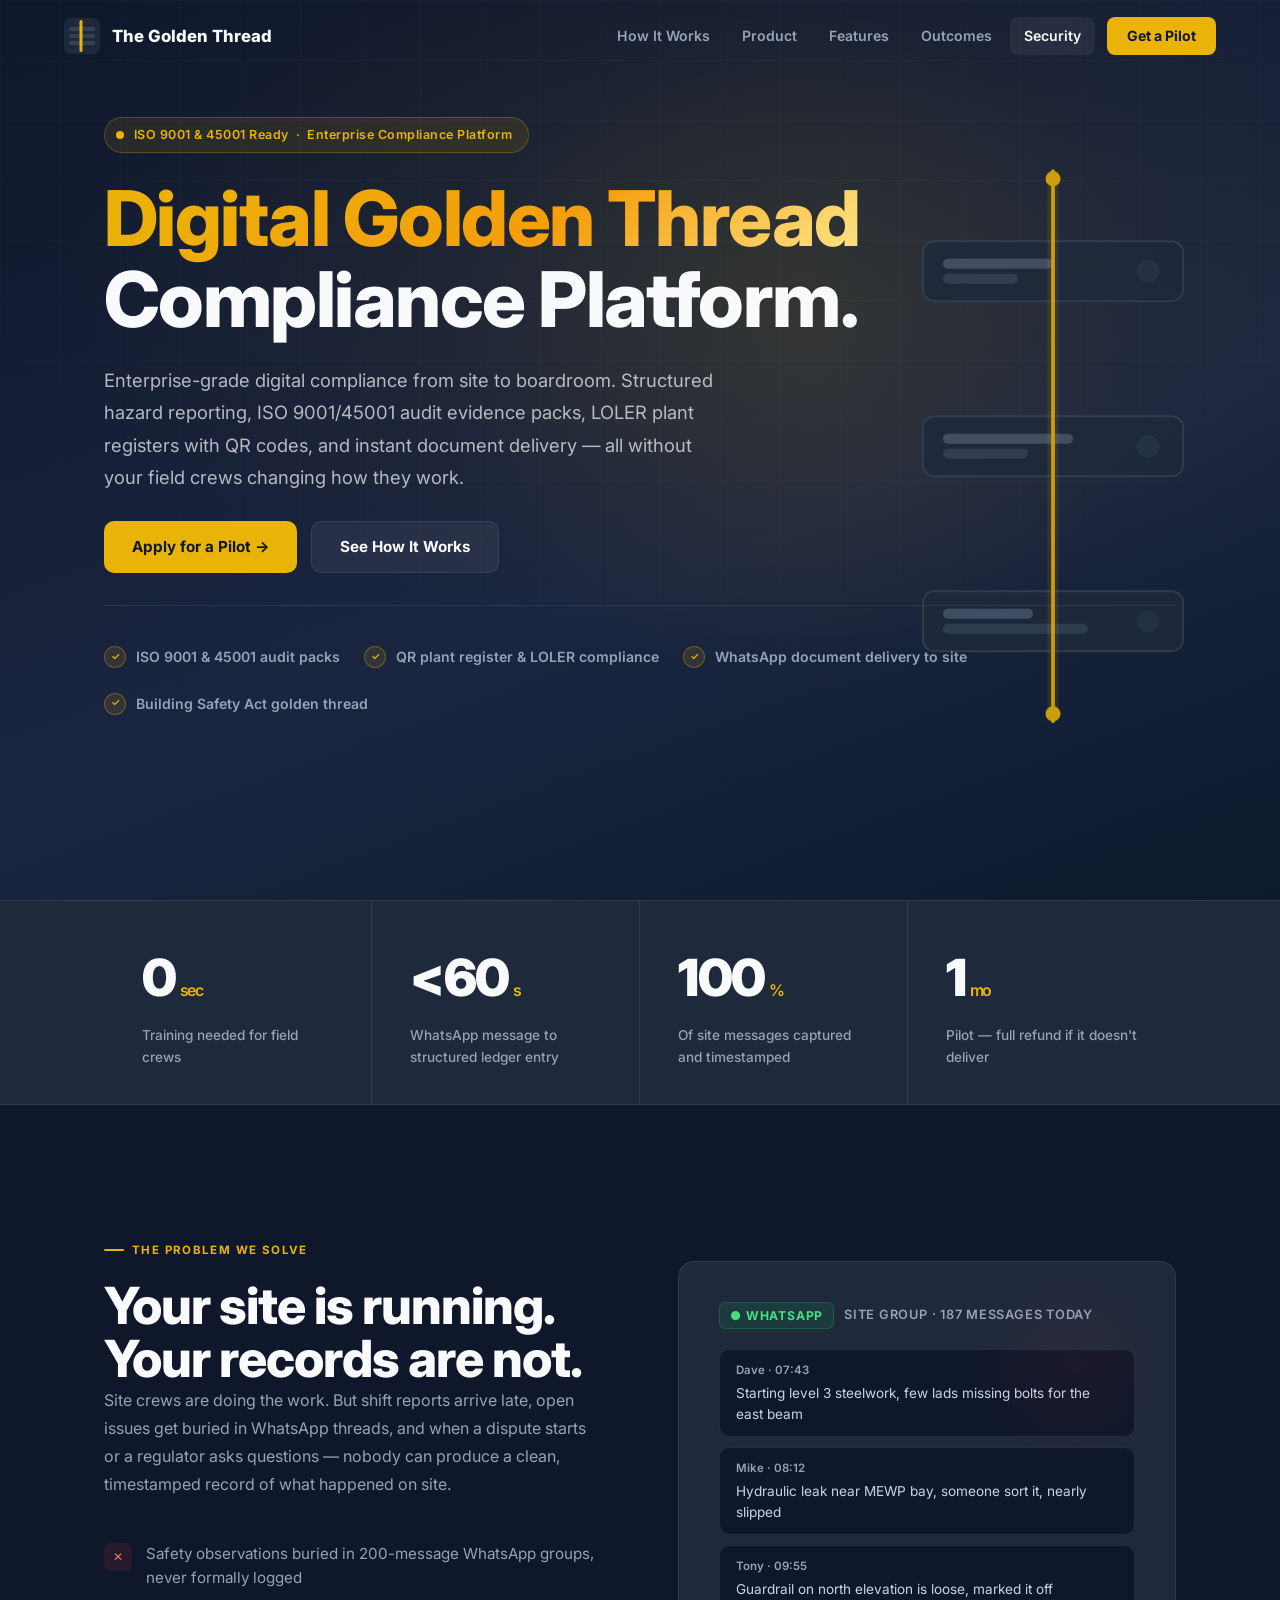
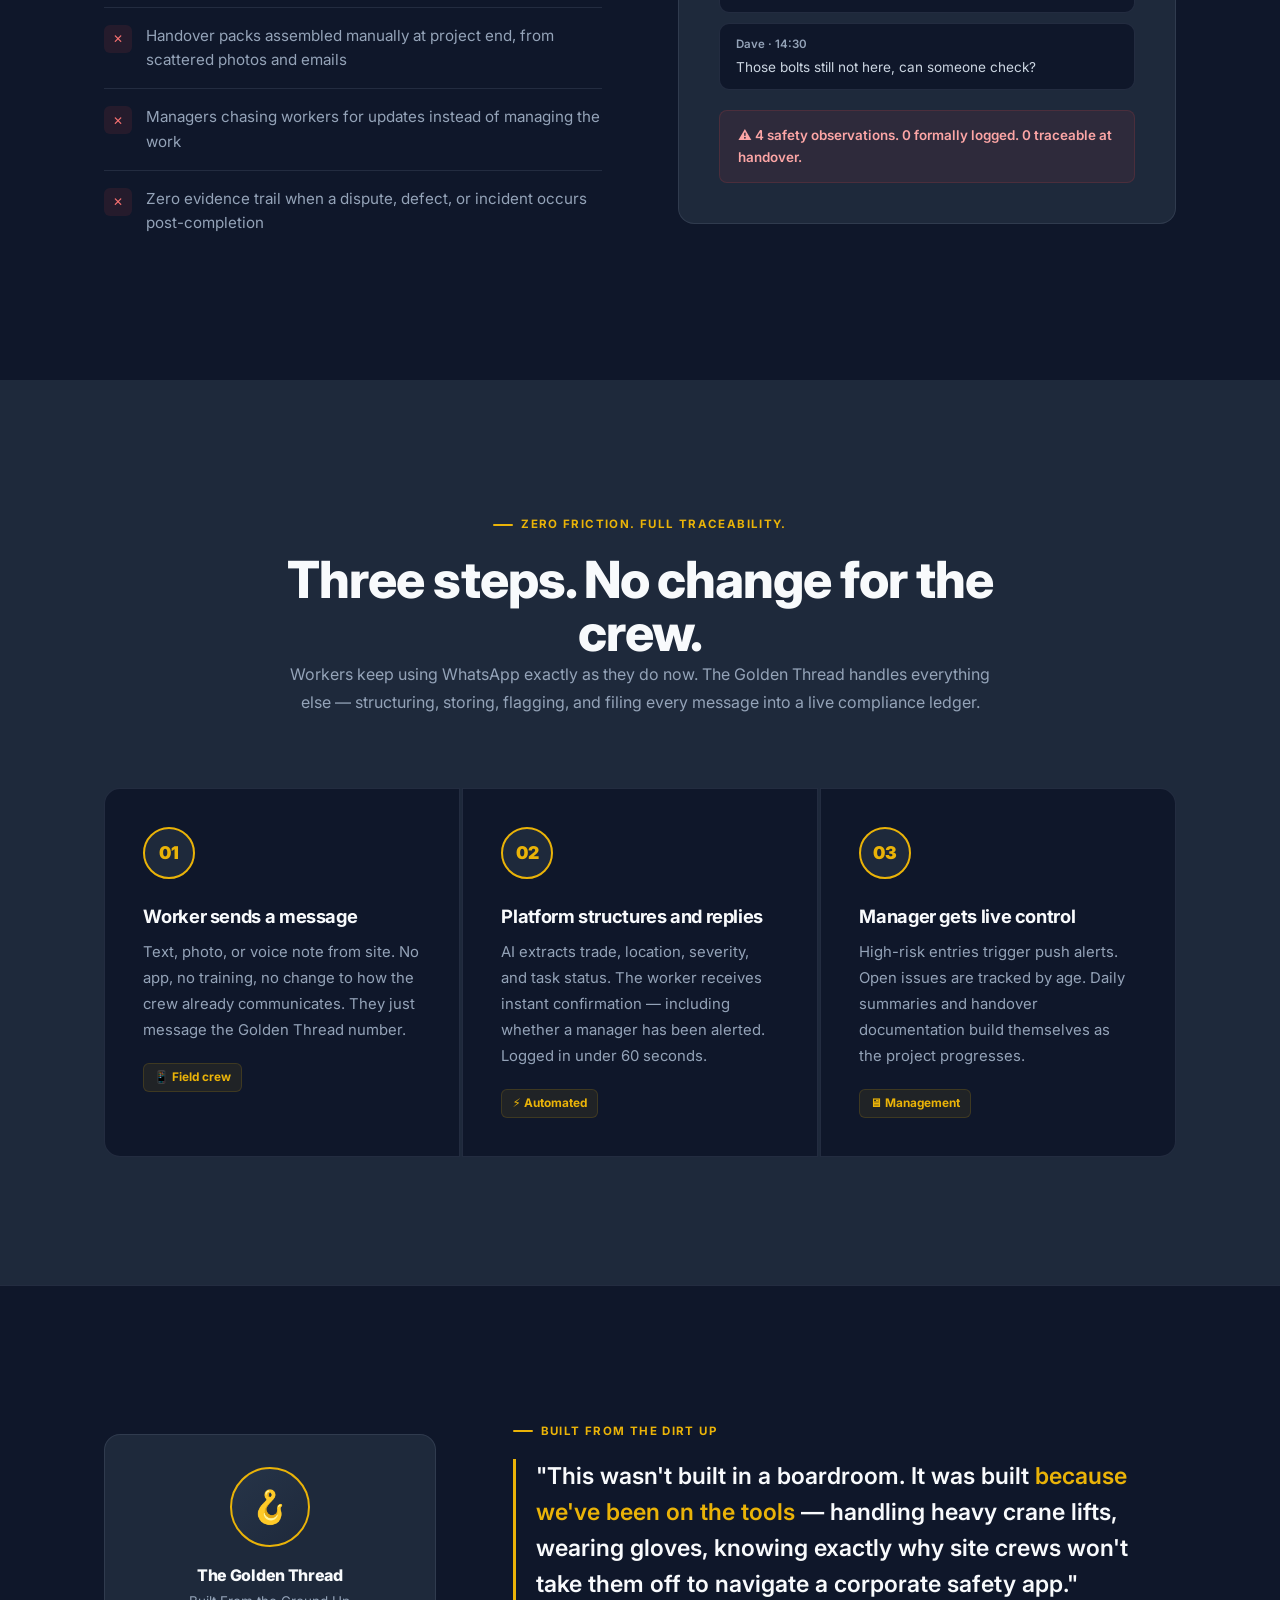
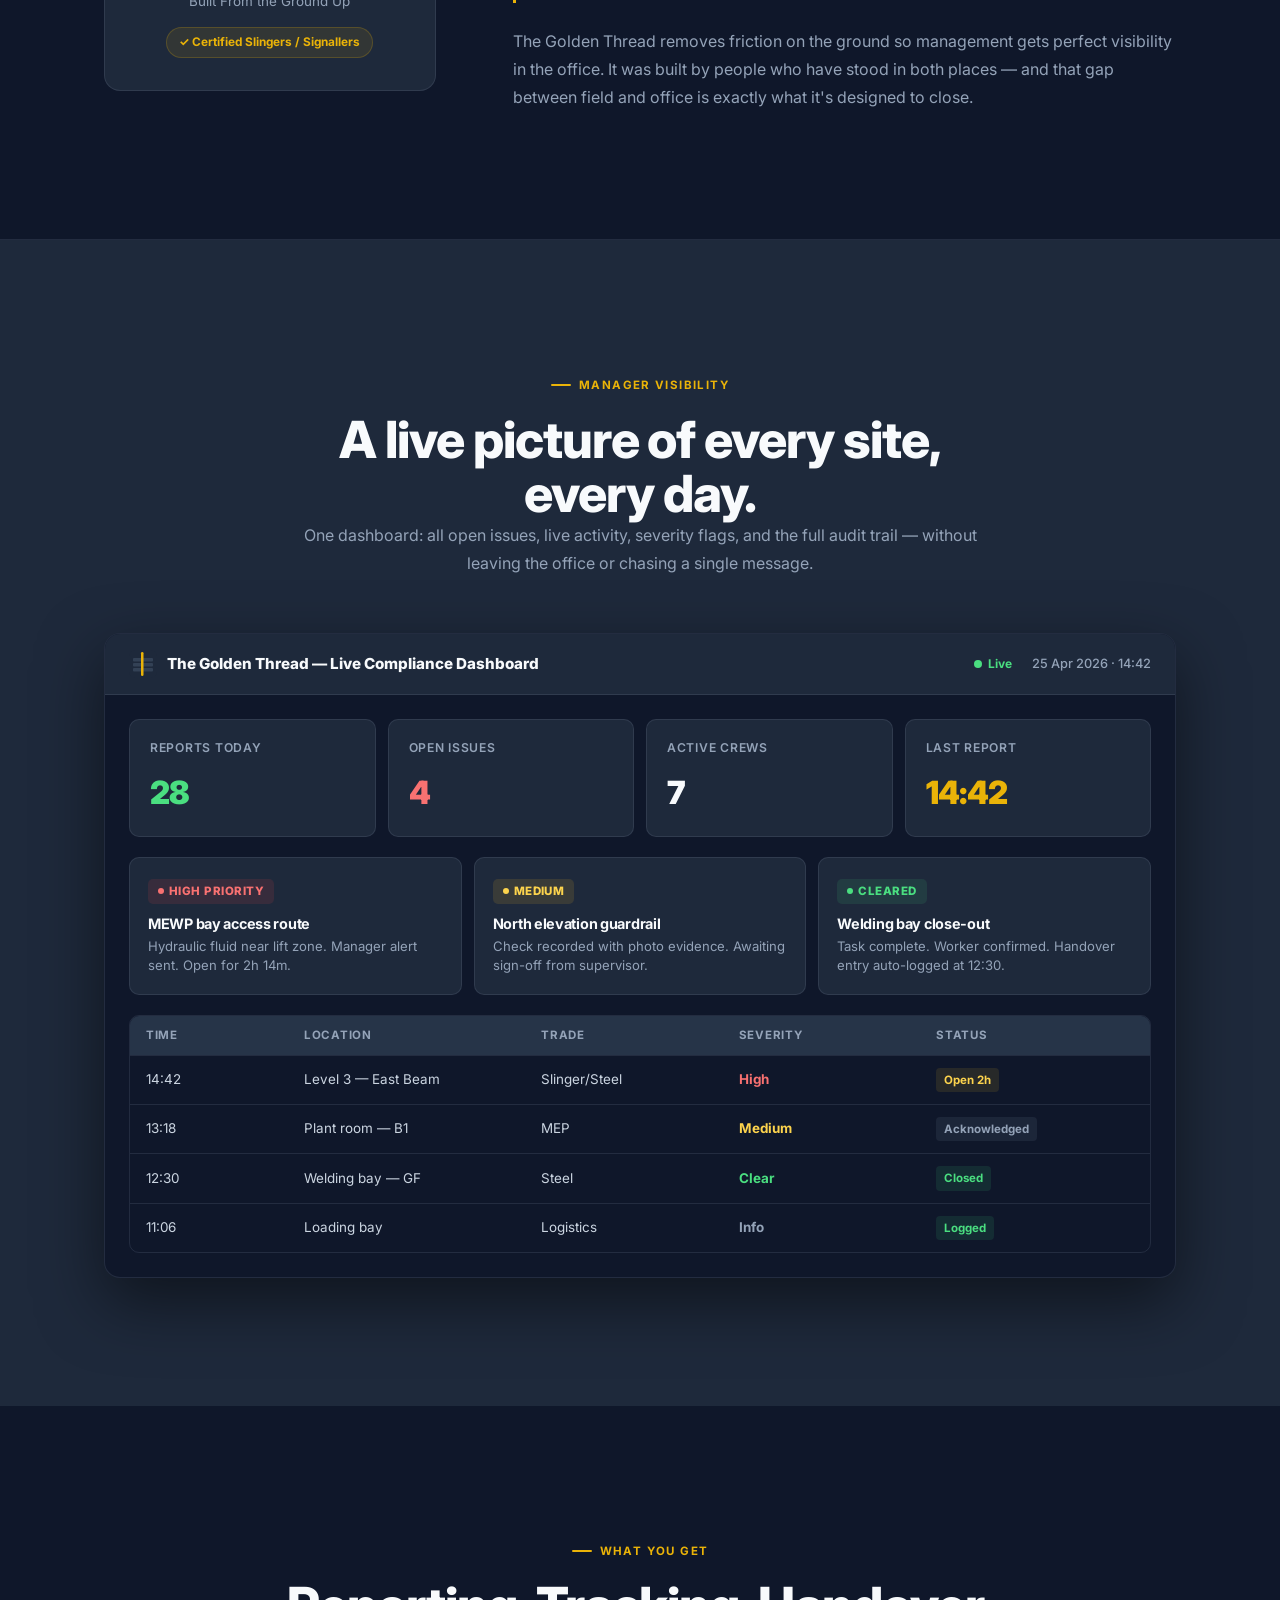
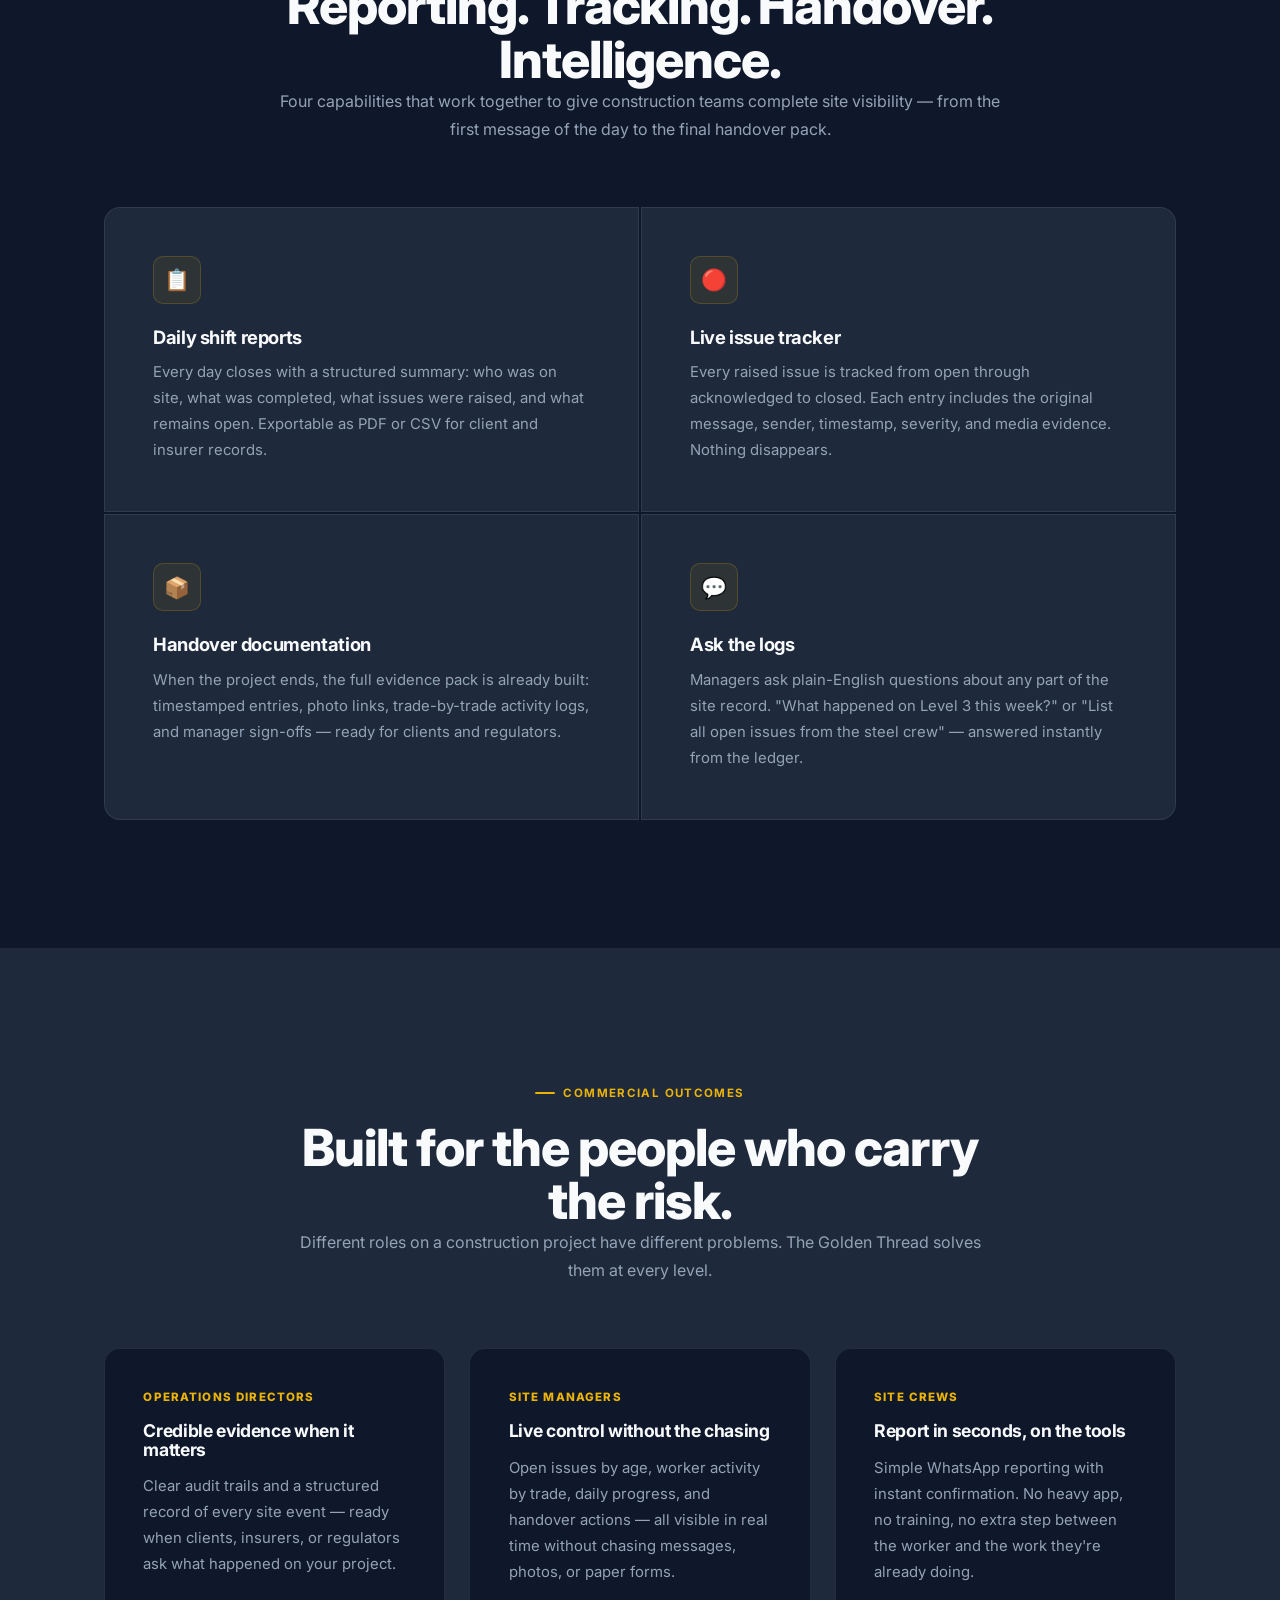
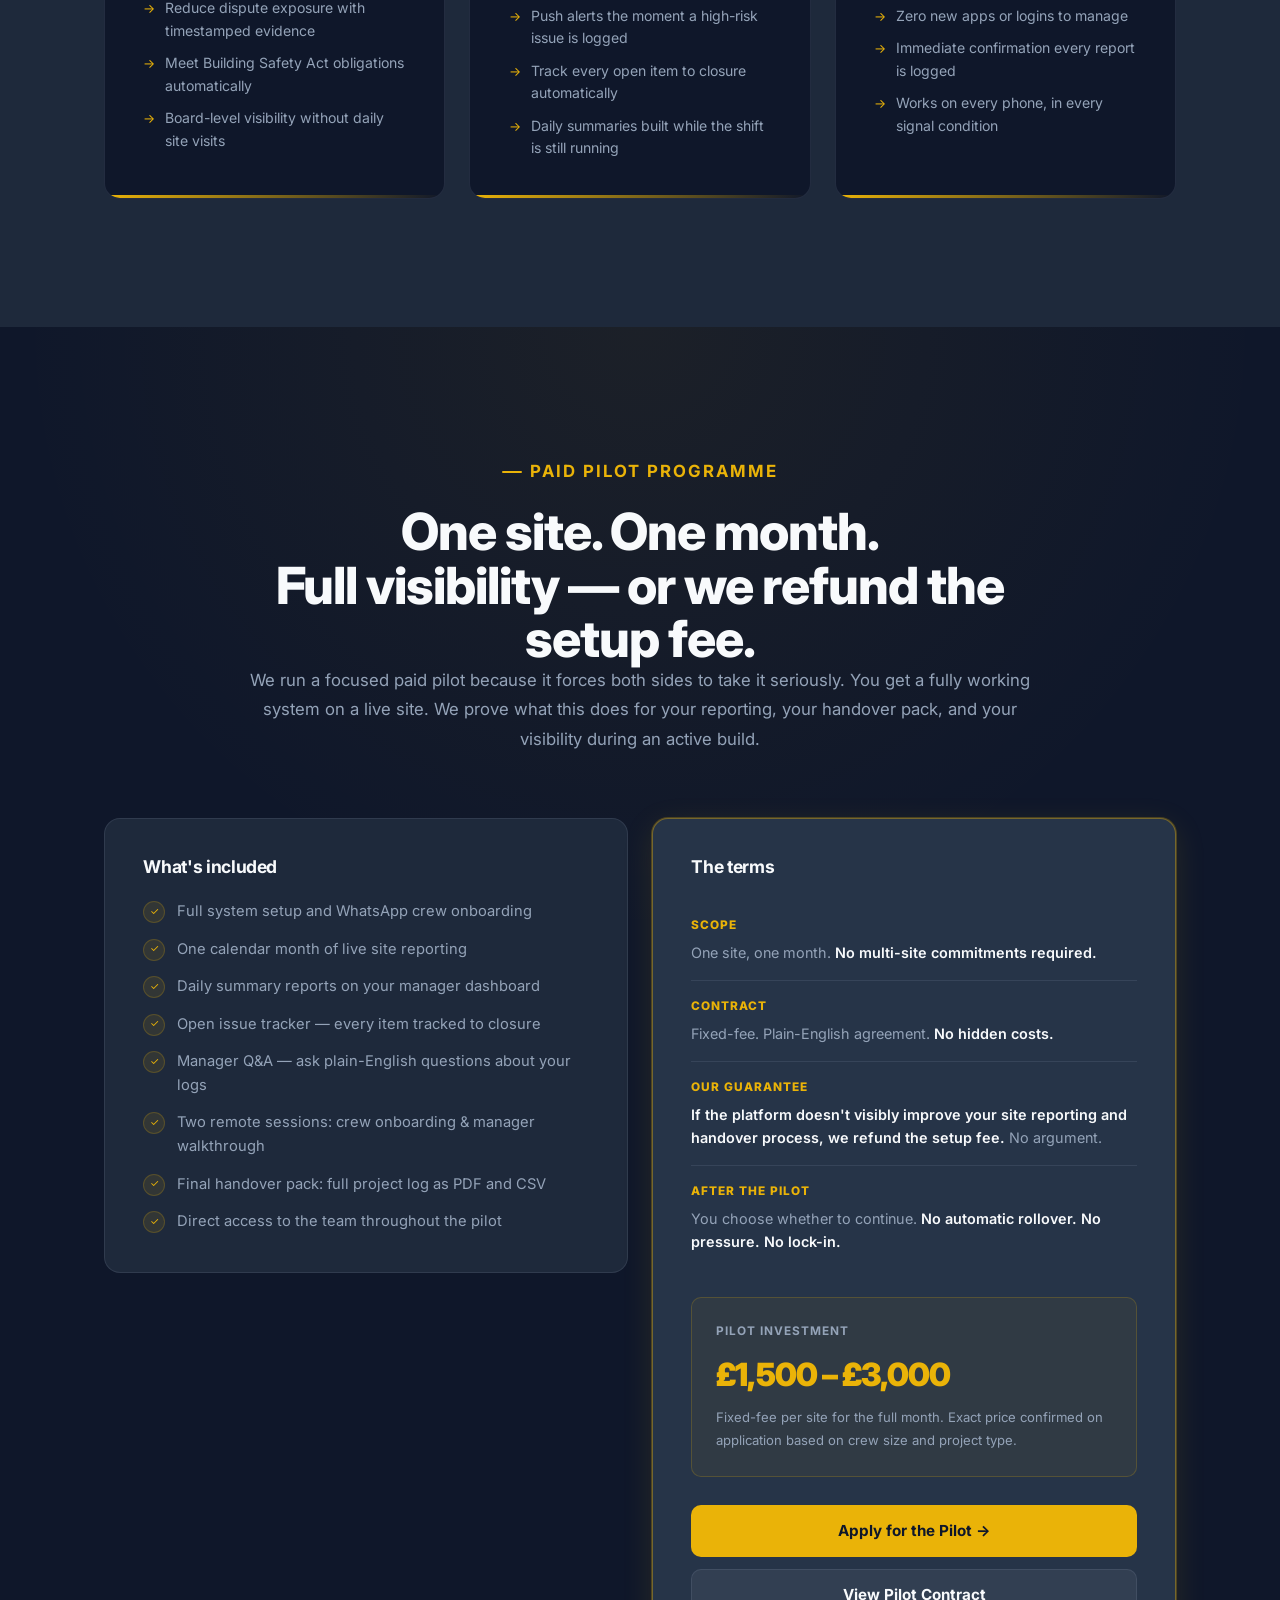
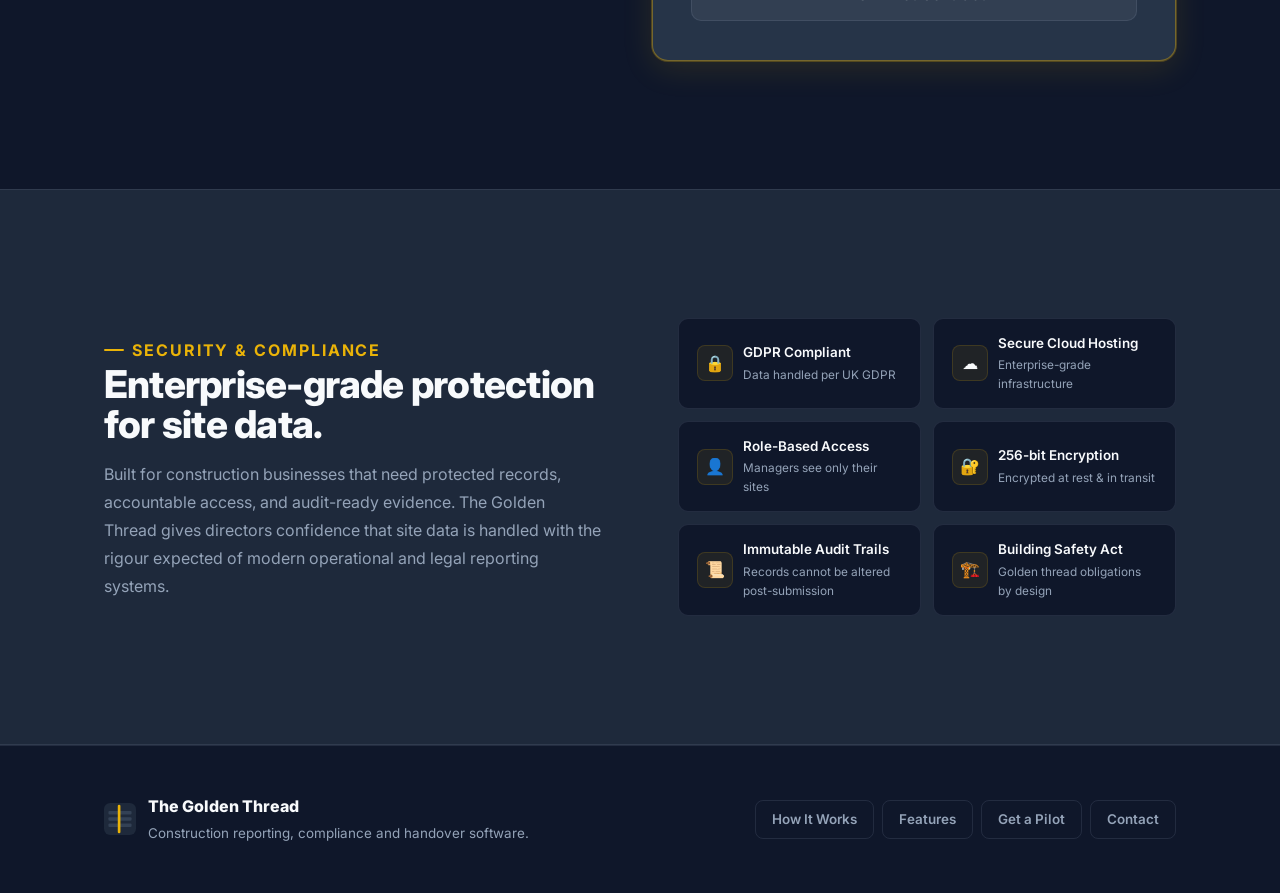
==== index.html @ 56ccb467 "Restore website files — PDF download + UI polish" ====
﻿<!doctype html>
<html lang="en">
<head>
<meta charset="utf-8">
<meta name="viewport" content="width=device-width, initial-scale=1">
<meta name="description" content="The Golden Thread is a Digital Compliance Platform for construction — structured hazard reporting, ISO audit-ready evidence packs, LOLER plant registers, and instant document delivery via WhatsApp. Built for enterprise construction teams.">
<title>The Golden Thread | Digital Golden Thread Compliance Platform</title>
<link rel="icon" type="image/svg+xml" href="favicon.svg">
<link rel="preconnect" href="https://fonts.googleapis.com">
<link rel="preconnect" href="https://fonts.gstatic.com" crossorigin>
<link href="https://fonts.googleapis.com/css2?family=Inter:wght@400;500;600;700;800;900&display=swap" rel="stylesheet">
<style>
/* ─── Reset & base ─────────────────────────────────────────────────────────── */
*,*::before,*::after{box-sizing:border-box;margin:0;padding:0}
html{scroll-behavior:smooth;-webkit-text-size-adjust:100%}
body{font-family:'Inter',system-ui,sans-serif;background:#0F172A;color:#F8FAFC;line-height:1.6;overflow-x:hidden}
img{display:block;max-width:100%}
a{color:inherit;text-decoration:none}
button{font-family:inherit;cursor:pointer}

/* ─── Design tokens ─────────────────────────────────────────────────────────── */
:root{
  --gold:#EAB308;
  --gold-light:#FDE68A;
  --gold-dark:#A16207;
  --navy:#0F172A;
  --navy-mid:#1E293B;
  --navy-surface:#263448;
  --slate:#334155;
  --slate-mid:#475569;
  --muted:#94A3B8;
  --paper:#F8FAFC;
  --line:rgba(148,163,184,.15);
  --radius:10px;
  --radius-lg:16px;
  --shadow-gold:0 0 0 1px rgba(234,179,8,.25),0 8px 32px rgba(234,179,8,.12);
  --shadow-dark:0 24px 64px rgba(0,0,0,.5);
}

/* ─── Typography ─────────────────────────────────────────────────────────── */
h1,h2,h3,h4{line-height:1.05;letter-spacing:-.02em;font-weight:800}
h1{font-size:clamp(2.8rem,6vw,5.4rem)}
h2{font-size:clamp(2rem,4vw,3.6rem)}
h3{font-size:1.15rem;font-weight:700}
p{color:var(--muted);line-height:1.75}

.eyebrow{
  display:inline-flex;align-items:center;gap:8px;
  font-size:.72rem;font-weight:700;letter-spacing:.12em;text-transform:uppercase;
  color:var(--gold);margin-bottom:18px;
}
.eyebrow::before{content:'';width:20px;height:2px;background:var(--gold);border-radius:2px}

/* ─── Layout ─────────────────────────────────────────────────────────────── */
.container{width:100%;max-width:1200px;margin:0 auto;padding:0 clamp(18px,5vw,64px)}
.section{padding:clamp(80px,10vw,140px) 0}

/* ─── Buttons ─────────────────────────────────────────────────────────────── */
.btn{
  display:inline-flex;align-items:center;justify-content:center;gap:8px;
  min-height:52px;padding:0 28px;border-radius:var(--radius);
  font-size:.95rem;font-weight:700;border:none;transition:all .2s ease;cursor:pointer;
}
.btn-gold{background:var(--gold);color:#0F172A}
.btn-gold:hover{background:#FCD34D;transform:translateY(-1px);box-shadow:0 8px 24px rgba(234,179,8,.35)}
.btn-ghost{background:rgba(255,255,255,.06);color:#F8FAFC;border:1px solid var(--line)}
.btn-ghost:hover{background:rgba(255,255,255,.1);border-color:rgba(148,163,184,.3)}

/* ─── Header ──────────────────────────────────────────────────────────────── */
.site-header{
  position:fixed;z-index:100;inset:0 0 auto 0;
  display:flex;align-items:center;justify-content:space-between;
  min-height:72px;padding:0 clamp(18px,5vw,64px);
  transition:background .25s,border-color .25s;
}
.site-header.scrolled{
  background:rgba(15,23,42,.92);
  border-bottom:1px solid var(--line);
  backdrop-filter:blur(20px);
}
.brand{display:flex;align-items:center;gap:12px;font-weight:800;font-size:1.05rem;color:#F8FAFC}
.brand-logo{width:36px;height:36px;flex-shrink:0}

.site-nav{display:flex;align-items:center;gap:4px}
.site-nav a{padding:8px 14px;border-radius:8px;font-size:.88rem;font-weight:600;color:var(--muted);transition:all .15s}
.site-nav a:hover,.site-nav a.active{color:#F8FAFC;background:rgba(255,255,255,.06)}
.nav-cta{
  margin-left:8px !important;
  background:var(--gold) !important;color:#0F172A !important;
  padding:8px 20px !important;font-weight:700 !important;
}
.nav-cta:hover{background:#FCD34D !important}

.nav-toggle{
  display:none;width:44px;height:44px;
  background:rgba(255,255,255,.06);border:1px solid var(--line);
  border-radius:8px;color:#F8FAFC;
  flex-direction:column;align-items:center;justify-content:center;gap:5px;
}
.nav-toggle span{display:block;width:18px;height:2px;background:currentColor;border-radius:2px}

/* ─── Hero ─────────────────────────────────────────────────────────────────── */
.hero{
  position:relative;min-height:100vh;
  display:flex;align-items:flex-start;
  overflow:hidden;isolation:isolate;
  padding-top:clamp(104px,13vh,136px);
  padding-bottom:clamp(48px,8vh,96px);
}
.hero-bg{
  position:absolute;inset:0;
  background:
    radial-gradient(ellipse 80% 60% at 60% 30%,rgba(234,179,8,.08) 0%,transparent 70%),
    linear-gradient(160deg,#0F172A 0%,#1a2540 60%,#0d1a2d 100%);
}
.hero-grid{
  position:absolute;inset:0;
  background-image:
    linear-gradient(rgba(148,163,184,.04) 1px,transparent 1px),
    linear-gradient(90deg,rgba(148,163,184,.04) 1px,transparent 1px);
  background-size:60px 60px;
  mask-image:radial-gradient(ellipse 80% 90% at 50% 0%,black 40%,transparent 100%);
}
.hero-glow{
  position:absolute;top:0;right:10%;
  width:700px;height:700px;
  background:radial-gradient(circle,rgba(234,179,8,.07) 0%,transparent 70%);
  pointer-events:none;
}
.hero-content{
  position:relative;z-index:5;
  width:100%;max-width:1200px;margin:0 auto;
  padding:0 clamp(18px,5vw,64px);
  opacity:1 !important;visibility:visible !important;
}
.hero-label-row{
  display:flex;justify-content:flex-start;
  margin-bottom:26px;
}
.hero-label{
  display:inline-flex;align-items:center;gap:10px;
  padding:7px 16px 7px 11px;
  background:rgba(234,179,8,.1);border:1px solid rgba(234,179,8,.25);
  border-radius:100px;
}
.hero-label-dot{width:8px;height:8px;background:var(--gold);border-radius:50%;animation:pulse 2s infinite}
@keyframes pulse{0%,100%{opacity:1;transform:scale(1)}50%{opacity:.5;transform:scale(.8)}}
.hero-label span{font-size:.78rem;font-weight:600;color:var(--gold);letter-spacing:.04em}

.hero h1{color:#F8FAFC;margin-bottom:24px;max-width:820px;display:block}
.hero h1 em{
  font-style:normal;
  background:linear-gradient(135deg,var(--gold) 0%,#F59E0B 60%,var(--gold-light) 100%);
  -webkit-background-clip:text;-webkit-text-fill-color:transparent;background-clip:text;
}
.hero-sub{
  max-width:620px;font-size:clamp(1rem,1.5vw,1.15rem);
  color:rgba(248,250,252,.7);margin-bottom:28px;
}
.hero-actions{display:flex;flex-wrap:wrap;gap:14px;margin-bottom:32px}
.hero-proof{
  display:flex;flex-wrap:wrap;gap:24px;
  padding-top:40px;border-top:1px solid var(--line);
}
.proof-item{display:flex;align-items:center;gap:10px;font-size:.88rem;font-weight:600;color:var(--muted)}
.proof-check{
  width:22px;height:22px;flex-shrink:0;
  display:grid;place-items:center;
  background:rgba(234,179,8,.12);border:1px solid rgba(234,179,8,.3);
  border-radius:50%;font-size:.65rem;color:var(--gold);
}

/* Hero visual (right side thread graphic) */
.hero-visual{
  position:absolute;right:clamp(18px,6vw,80px);top:50%;transform:translateY(-50%);
  width:clamp(180px,26vw,300px);opacity:.85;pointer-events:none;
}
.thread-line{
  stroke-dasharray:800;stroke-dashoffset:800;
  animation:draw 2.4s cubic-bezier(.4,0,.2,1) .8s forwards;
}
@keyframes draw{to{stroke-dashoffset:0}}
.db-bar{opacity:0;animation:fadein .5s ease forwards}
.db-bar:nth-child(1){animation-delay:1.6s}
.db-bar:nth-child(2){animation-delay:1.9s}
.db-bar:nth-child(3){animation-delay:2.2s}
.db-bar:nth-child(4){animation-delay:2.5s}
@keyframes fadein{to{opacity:1}}

/* ─── Stats band ──────────────────────────────────────────────────────────── */
.stats-band{border-top:1px solid var(--line);border-bottom:1px solid var(--line);background:var(--navy-mid)}
.stats-grid{display:grid;grid-template-columns:repeat(4,1fr)}
.stat-cell{padding:36px clamp(20px,3vw,48px);border-right:1px solid var(--line)}
.stat-cell:last-child{border-right:none}
.stat-num{
  font-size:clamp(2rem,4vw,3.2rem);font-weight:900;color:#F8FAFC;
  letter-spacing:-.03em;margin-bottom:6px;display:flex;align-items:baseline;gap:4px;
}
.stat-unit{font-size:1rem;font-weight:600;color:var(--gold)}
.stat-label{font-size:.85rem;color:var(--muted);font-weight:500}

/* ─── Problem ─────────────────────────────────────────────────────────────── */
.problem{background:var(--navy)}
.problem-inner{display:grid;grid-template-columns:1fr 1fr;gap:clamp(40px,6vw,100px);align-items:center}
.pain-list{list-style:none;margin-top:28px}
.pain-list li{display:flex;gap:14px;padding:16px 0;border-bottom:1px solid var(--line);font-size:.95rem;color:var(--muted)}
.pain-list li:last-child{border-bottom:none}
.pain-icon{
  width:28px;height:28px;flex-shrink:0;margin-top:1px;
  display:grid;place-items:center;
  background:rgba(239,68,68,.1);border-radius:6px;color:#F87171;font-size:.75rem;font-weight:800;
}
.chaos-block{
  background:var(--navy-mid);border:1px solid var(--line);
  border-radius:var(--radius-lg);padding:clamp(24px,4vw,40px);
  position:relative;overflow:hidden;
}
.chaos-block::before{
  content:'';position:absolute;top:0;right:0;
  width:200px;height:200px;
  background:radial-gradient(circle,rgba(239,68,68,.06) 0%,transparent 70%);
}
.chaos-header{
  display:flex;align-items:center;gap:10px;margin-bottom:20px;
  font-size:.8rem;font-weight:600;color:var(--muted);letter-spacing:.06em;text-transform:uppercase;
}
.wa-badge{
  display:inline-flex;align-items:center;gap:6px;
  background:rgba(37,211,102,.1);border:1px solid rgba(37,211,102,.2);
  border-radius:6px;padding:3px 10px;font-size:.76rem;font-weight:700;color:#4ADE80;
}
.chaos-messages{display:flex;flex-direction:column;gap:10px}
.msg{background:var(--navy);border:1px solid var(--line);border-radius:10px;padding:12px 16px;font-size:.85rem;line-height:1.5}
.msg-meta{font-size:.72rem;color:var(--muted);margin-bottom:4px;font-weight:600}
.msg-text{color:#CBD5E1}
.chaos-label{
  margin-top:20px;padding:14px 18px;
  background:rgba(239,68,68,.08);border:1px solid rgba(239,68,68,.15);
  border-radius:8px;font-size:.84rem;color:#FCA5A5;font-weight:600;
  display:flex;align-items:center;gap:8px;
}

/* ─── How it works ────────────────────────────────────────────────────────── */
.hiw{background:var(--navy-mid)}
.hiw-header{text-align:center;max-width:720px;margin:0 auto 72px}
.steps{display:grid;grid-template-columns:repeat(3,1fr);gap:2px}
.step{background:var(--navy);padding:clamp(24px,3vw,40px);border:1px solid var(--line)}
.step:first-child{border-radius:var(--radius-lg) 0 0 var(--radius-lg)}
.step:last-child{border-radius:0 var(--radius-lg) var(--radius-lg) 0}
.step-num{
  width:52px;height:52px;margin-bottom:28px;
  display:grid;place-items:center;
  background:var(--navy-mid);border:2px solid var(--gold);
  border-radius:50%;font-size:1.1rem;font-weight:900;color:var(--gold);
}
.step h3{color:#F8FAFC;margin-bottom:12px}
.step p{font-size:.93rem;margin:0}
.step-who{
  margin-top:20px;display:inline-flex;align-items:center;gap:6px;
  padding:4px 10px;background:rgba(234,179,8,.08);border:1px solid rgba(234,179,8,.15);
  border-radius:6px;font-size:.74rem;font-weight:700;color:var(--gold);
}

/* ─── Founder ─────────────────────────────────────────────────────────────── */
.founder{background:var(--navy);border-top:1px solid var(--line);border-bottom:1px solid var(--line)}
.founder-inner{display:grid;grid-template-columns:1fr 2fr;gap:clamp(40px,6vw,80px);align-items:center}
.founder-badge{
  background:var(--navy-mid);border:1px solid var(--line);
  border-radius:var(--radius-lg);padding:32px;text-align:center;
}
.founder-icon{
  width:80px;height:80px;margin:0 auto 20px;
  background:linear-gradient(135deg,var(--navy-surface),var(--navy-mid));
  border:2px solid var(--gold);border-radius:50%;
  display:grid;place-items:center;font-size:2rem;
}
.founder-badge h4{color:#F8FAFC;font-size:1rem;margin-bottom:6px}
.founder-badge p{font-size:.84rem;margin:0}
.cert-tag{
  display:inline-flex;margin-top:14px;
  align-items:center;gap:6px;padding:5px 12px;
  background:rgba(234,179,8,.1);border:1px solid rgba(234,179,8,.2);
  border-radius:100px;font-size:.74rem;font-weight:700;color:var(--gold);
}
.founder-quote{
  font-size:clamp(1.1rem,2vw,1.45rem);color:#F8FAFC;
  line-height:1.55;font-weight:600;margin-bottom:24px;
  border-left:3px solid var(--gold);padding-left:20px;
}
.founder-quote em{color:var(--gold);font-style:normal}
.founder-body{font-size:1rem;margin:0}

/* ─── Dashboard ───────────────────────────────────────────────────────────── */
.dashboard{background:var(--navy-mid)}
.dashboard-header{text-align:center;max-width:720px;margin:0 auto 56px}
.dash-shell{
  background:var(--navy);border:1px solid var(--line);
  border-radius:var(--radius-lg);overflow:hidden;box-shadow:var(--shadow-dark);
}
.dash-topbar{
  display:flex;align-items:center;justify-content:space-between;
  padding:16px 24px;background:var(--navy-mid);border-bottom:1px solid var(--line);
}
.dash-brand{display:flex;align-items:center;gap:10px}
.dash-brand-logo{width:28px;height:28px}
.dash-brand span{font-weight:800;font-size:.95rem;color:#F8FAFC}
.dash-live{display:flex;align-items:center;gap:6px;font-size:.75rem;font-weight:700;color:#4ADE80}
.live-dot{width:8px;height:8px;background:#4ADE80;border-radius:50%;animation:pulse 2s infinite}
.dash-date{font-size:.8rem;color:var(--muted);font-weight:500}
.dash-body{padding:24px}
.kpi-row{display:grid;grid-template-columns:repeat(4,1fr);gap:12px;margin-bottom:20px}
.kpi{background:var(--navy-mid);border:1px solid var(--line);border-radius:var(--radius);padding:18px 20px}
.kpi-label{font-size:.76rem;font-weight:600;color:var(--muted);margin-bottom:10px;text-transform:uppercase;letter-spacing:.06em}
.kpi-val{font-size:2rem;font-weight:900;color:#F8FAFC;letter-spacing:-.03em}
.kpi-val.gold{color:var(--gold)}
.kpi-val.green{color:#4ADE80}
.kpi-val.red{color:#F87171}
.alerts-row{display:grid;grid-template-columns:repeat(3,1fr);gap:12px;margin-bottom:20px}
.alert-card{background:var(--navy-mid);border:1px solid var(--line);border-radius:var(--radius);padding:18px}
.sev{
  display:inline-flex;align-items:center;gap:5px;
  padding:3px 10px;border-radius:5px;font-size:.72rem;font-weight:800;
  letter-spacing:.04em;margin-bottom:12px;
}
.sev-dot{width:6px;height:6px;border-radius:50%;background:currentColor}
.sev.high{background:rgba(239,68,68,.12);color:#F87171}
.sev.med{background:rgba(251,191,36,.12);color:#FCD34D}
.sev.clear{background:rgba(74,222,128,.1);color:#4ADE80}
.alert-card h4{color:#F8FAFC;font-size:.9rem;font-weight:700;margin-bottom:6px}
.alert-card p{font-size:.82rem;margin:0;line-height:1.5}
.ledger{border:1px solid var(--line);border-radius:var(--radius);overflow:hidden}
.ledger-head,.ledger-row{display:grid;grid-template-columns:.8fr 1.2fr 1fr 1fr 1fr;align-items:center}
.ledger-head{background:var(--navy-surface);padding:10px 16px;font-size:.72rem;font-weight:700;color:var(--muted);text-transform:uppercase;letter-spacing:.06em}
.ledger-row{padding:12px 16px;border-top:1px solid var(--line);font-size:.84rem;color:#CBD5E1}
.ledger-row:hover{background:rgba(255,255,255,.02)}
.status-badge{display:inline-flex;align-items:center;gap:5px;padding:3px 8px;border-radius:4px;font-size:.72rem;font-weight:700}
.status-open{background:rgba(251,191,36,.1);color:#FCD34D}
.status-closed{background:rgba(74,222,128,.1);color:#4ADE80}
.status-ack{background:rgba(148,163,184,.1);color:var(--muted)}

/* ─── Features ────────────────────────────────────────────────────────────── */
.features{background:var(--navy)}
.features-header{text-align:center;max-width:720px;margin:0 auto 64px}
.feature-grid{display:grid;grid-template-columns:repeat(2,1fr);gap:2px}
.feat{
  background:var(--navy-mid);padding:clamp(28px,4vw,48px);
  border:1px solid var(--line);transition:background .2s;position:relative;overflow:hidden;
}
.feat:hover{background:var(--navy-surface)}
.feat::before{
  content:'';position:absolute;top:0;left:0;right:0;height:2px;
  background:linear-gradient(90deg,var(--gold),transparent);opacity:0;transition:opacity .2s;
}
.feat:hover::before{opacity:1}
.feat:nth-child(1){border-radius:var(--radius-lg) 0 0 0}
.feat:nth-child(2){border-radius:0 var(--radius-lg) 0 0}
.feat:nth-child(3){border-radius:0 0 0 var(--radius-lg)}
.feat:nth-child(4){border-radius:0 0 var(--radius-lg) 0}
.feat-icon{
  width:48px;height:48px;margin-bottom:24px;
  background:rgba(234,179,8,.08);border:1px solid rgba(234,179,8,.2);
  border-radius:var(--radius);display:grid;place-items:center;font-size:1.3rem;
}
.feat h3{color:#F8FAFC;margin-bottom:12px}
.feat p{font-size:.93rem;margin:0}

/* ─── Outcomes ───────────────────────────────────────────────────────────── */
.outcomes{background:var(--navy-mid)}
.outcomes-header{text-align:center;max-width:720px;margin:0 auto 64px}
.outcome-grid{display:grid;grid-template-columns:repeat(3,1fr);gap:24px}
.outcome-card{
  background:var(--navy);border:1px solid var(--line);
  border-radius:var(--radius-lg);padding:clamp(28px,3vw,40px);
  position:relative;overflow:hidden;transition:border-color .2s,transform .2s;
}
.outcome-card:hover{border-color:rgba(234,179,8,.3);transform:translateY(-3px)}
.outcome-card::after{content:'';position:absolute;bottom:0;left:0;right:0;height:3px;background:linear-gradient(90deg,var(--gold),transparent)}
.outcome-who{font-size:.72rem;font-weight:800;letter-spacing:.1em;text-transform:uppercase;color:var(--gold);margin-bottom:16px}
.outcome-card h3{color:#F8FAFC;font-size:1.1rem;margin-bottom:14px}
.outcome-card p{font-size:.93rem;margin:0}
.outcome-list{list-style:none;margin-top:20px;display:flex;flex-direction:column;gap:10px}
.outcome-list li{display:flex;gap:10px;align-items:flex-start;font-size:.88rem;color:var(--muted)}
.outcome-check{color:var(--gold);font-size:.8rem;margin-top:2px;flex-shrink:0}

/* ─── Pilot ───────────────────────────────────────────────────────────────── */
.pilot{background:var(--navy);position:relative;overflow:hidden}
.pilot::before{
  content:'';position:absolute;inset:0;
  background:radial-gradient(ellipse 70% 60% at 50% 0%,rgba(234,179,8,.06) 0%,transparent 70%);
}
.pilot-inner{position:relative;z-index:1}
.pilot-header{text-align:center;max-width:800px;margin:0 auto 64px}
.pilot-header p{font-size:1.05rem}
.pilot-grid{display:grid;grid-template-columns:1fr 1fr;gap:24px;align-items:start}
.pilot-card{background:var(--navy-mid);border:1px solid var(--line);border-radius:var(--radius-lg);padding:clamp(28px,3vw,40px)}
.pilot-card.featured{background:var(--navy-surface);border-color:rgba(234,179,8,.4);box-shadow:var(--shadow-gold)}
.pilot-card h3{color:#F8FAFC;font-size:1.1rem;margin-bottom:24px}
.incl-list{list-style:none;display:flex;flex-direction:column;gap:14px}
.incl-list li{display:flex;gap:12px;align-items:flex-start;font-size:.92rem;color:var(--muted)}
.incl-check{
  width:22px;height:22px;flex-shrink:0;
  background:rgba(234,179,8,.1);border:1px solid rgba(234,179,8,.2);
  border-radius:50%;display:grid;place-items:center;font-size:.65rem;color:var(--gold);margin-top:1px;
}
.term-rows{display:flex;flex-direction:column}
.term-row{padding:16px 0;border-bottom:1px solid var(--line)}
.term-row:last-child{border-bottom:none}
.term-label{font-size:.74rem;font-weight:800;letter-spacing:.08em;text-transform:uppercase;color:var(--gold);margin-bottom:6px}
.term-val{font-size:.9rem;color:var(--muted)}
.term-val strong{color:#F8FAFC;font-weight:600}
.pricing-block{
  margin-top:28px;padding:24px;
  background:rgba(234,179,8,.05);border:1px solid rgba(234,179,8,.2);border-radius:var(--radius);
}
.price-label{font-size:.74rem;font-weight:700;color:var(--muted);letter-spacing:.08em;text-transform:uppercase;margin-bottom:8px}
.price-val{font-size:2rem;font-weight:900;color:var(--gold);letter-spacing:-.03em;margin-bottom:6px}
.price-note{font-size:.82rem;color:var(--muted);margin:0}
.pilot-ctas{display:flex;flex-direction:column;gap:12px;margin-top:28px}
.pilot-ctas .btn{width:100%;justify-content:center}

/* ─── Security ───────────────────────────────────────────────────────────── */
.security{background:var(--navy-mid);border-top:1px solid var(--line);border-bottom:1px solid var(--line)}
.security-inner{display:grid;grid-template-columns:1fr 1fr;gap:clamp(40px,6vw,80px);align-items:center}
.security-copy h2{color:#F8FAFC;margin-bottom:16px;font-size:clamp(1.6rem,3vw,2.8rem)}
.security-copy p{font-size:1rem;margin:0}
.sec-badges{display:flex;flex-wrap:wrap;gap:12px}
.sec-badge{
  display:flex;align-items:center;gap:10px;
  padding:14px 18px;background:var(--navy);border:1px solid var(--line);
  border-radius:var(--radius);flex:1;min-width:200px;
}
.sec-badge-icon{
  width:36px;height:36px;flex-shrink:0;
  background:rgba(234,179,8,.08);border:1px solid rgba(234,179,8,.15);
  border-radius:8px;display:grid;place-items:center;font-size:1rem;
}
.sec-badge-text{font-size:.84rem;font-weight:600;color:#F8FAFC}
.sec-badge-sub{font-size:.74rem;color:var(--muted);margin-top:2px}

/* ─── Footer ──────────────────────────────────────────────────────────────── */
.site-footer{background:var(--navy);border-top:1px solid var(--line);padding:48px 0}
.footer-inner{display:flex;align-items:center;justify-content:space-between;gap:24px;flex-wrap:wrap}
.footer-brand{display:flex;align-items:center;gap:12px}
.footer-brand-name{font-weight:800;color:#F8FAFC}
.footer-sub{font-size:.84rem;color:var(--muted);margin-top:4px}
.footer-links{display:flex;gap:8px;flex-wrap:wrap}
.footer-links a{padding:8px 16px;border-radius:8px;font-size:.84rem;font-weight:600;color:var(--muted);border:1px solid var(--line);transition:all .15s}
.footer-links a:hover{color:#F8FAFC;border-color:rgba(148,163,184,.3)}

/* ─── Responsive ─────────────────────────────────────────────────────────── */
@media(max-width:1040px){
  .stats-grid{grid-template-columns:repeat(2,1fr)}
  .stat-cell:nth-child(2){border-right:none}
  .stat-cell:nth-child(3){border-top:1px solid var(--line);border-right:1px solid var(--line)}
  .stat-cell:nth-child(4){border-top:1px solid var(--line)}
  .kpi-row{grid-template-columns:repeat(2,1fr)}
  .alerts-row{grid-template-columns:1fr}
  .pilot-grid{grid-template-columns:1fr}
  .outcome-grid{grid-template-columns:1fr}
  .security-inner{grid-template-columns:1fr}
}
@media(max-width:860px){
  .hero-visual{display:none}
  .hero-label-row{justify-content:flex-start}
  .problem-inner{grid-template-columns:1fr}
  .steps{grid-template-columns:1fr;gap:0}
  .step{border-radius:0 !important}
  .step:first-child{border-radius:var(--radius-lg) var(--radius-lg) 0 0 !important}
  .step:last-child{border-radius:0 0 var(--radius-lg) var(--radius-lg) !important}
  .founder-inner{grid-template-columns:1fr}
  .feature-grid{grid-template-columns:1fr;gap:0}
  .feat{border-radius:0 !important}
  .feat:first-child{border-radius:var(--radius-lg) var(--radius-lg) 0 0 !important}
  .feat:last-child{border-radius:0 0 var(--radius-lg) var(--radius-lg) !important}
  .ledger-wrap{overflow-x:auto}
  .ledger-head,.ledger-row{min-width:540px}
  .site-nav{
    position:fixed;top:72px;left:0;right:0;bottom:0;
    flex-direction:column;align-items:stretch;padding:16px;gap:4px;
    background:var(--navy);border-top:1px solid var(--line);
    display:none;overflow-y:auto;z-index:99;
  }
  .site-nav.open{display:flex}
  .site-nav a{padding:14px 18px;font-size:1rem;border-radius:8px}
  .nav-cta{margin-left:0 !important}
  .nav-toggle{display:flex}
}
@media(max-width:600px){
  .hero{padding-top:104px}
  .hero h1{font-size:clamp(2.55rem,12vw,3.25rem);line-height:1.08}
  .hero-label{max-width:100%}
  .hero-actions{flex-direction:column;align-items:stretch}
  .hero-actions .btn{width:100%}
  .stats-grid{grid-template-columns:1fr}
  .stat-cell{border-right:none !important;border-top:1px solid var(--line)}
  .stat-cell:first-child{border-top:none}
  .kpi-row{grid-template-columns:repeat(2,1fr)}
  .footer-inner{flex-direction:column;align-items:flex-start}
}

/* ─── Scroll reveal ──────────────────────────────────────────────────────── */
[data-reveal]{opacity:0;transform:translateY(28px);transition:opacity .65s ease,transform .65s ease}
[data-reveal].revealed{opacity:1;transform:none}
</style>
</head>
<body>

<!-- HEADER -->
<header class="site-header" id="site-header">
  <a class="brand" href="#top">
    <svg class="brand-logo" viewBox="0 0 36 36" fill="none" xmlns="http://www.w3.org/2000/svg">
      <rect width="36" height="36" rx="7" fill="#1E293B"/>
      <rect x="5" y="9" width="26" height="4" rx="1.2" fill="#334155"/>
      <rect x="5" y="16" width="26" height="4" rx="1.2" fill="#334155"/>
      <rect x="5" y="23" width="26" height="4" rx="1.2" fill="#334155"/>
      <rect x="15.5" y="2" width="3" height="32" rx="1.5" fill="#EAB308"/>
    </svg>
    The Golden Thread
  </a>

  <button class="nav-toggle" id="nav-toggle" aria-controls="site-nav" aria-expanded="false" aria-label="Toggle navigation">
    <span></span><span></span><span></span>
  </button>

  <nav class="site-nav" id="site-nav">
    <a href="#how-it-works">How It Works</a>
    <a href="#dashboard">Product</a>
    <a href="#features">Features</a>
    <a href="#outcomes">Outcomes</a>
    <a href="#security">Security</a>
    <a href="#pilot" class="nav-cta">Get a Pilot</a>
  </nav>
</header>

<!-- HERO -->
<main id="top">
<section class="hero">
  <div class="hero-bg"></div>
  <div class="hero-grid"></div>
  <div class="hero-glow"></div>

  <!-- Animated thread visual -->
  <div class="hero-visual" aria-hidden="true">
    <svg viewBox="0 0 240 440" fill="none" xmlns="http://www.w3.org/2000/svg" style="width:100%;height:auto;overflow:visible">
      <g class="db-bar">
        <rect x="16" y="56" width="208" height="48" rx="9" fill="#1E293B" stroke="#334155" stroke-width="1.5"/>
        <rect x="32" y="70" width="88" height="8" rx="4" fill="#475569"/>
        <rect x="32" y="82" width="60" height="8" rx="4" fill="#334155"/>
        <circle cx="196" cy="80" r="9" fill="#263448"/>
      </g>
      <g class="db-bar">
        <rect x="16" y="196" width="208" height="48" rx="9" fill="#1E293B" stroke="#334155" stroke-width="1.5"/>
        <rect x="32" y="210" width="104" height="8" rx="4" fill="#475569"/>
        <rect x="32" y="222" width="68" height="8" rx="4" fill="#334155"/>
        <circle cx="196" cy="220" r="9" fill="#263448"/>
      </g>
      <g class="db-bar">
        <rect x="16" y="336" width="208" height="48" rx="9" fill="#1E293B" stroke="#334155" stroke-width="1.5"/>
        <rect x="32" y="350" width="72" height="8" rx="4" fill="#475569"/>
        <rect x="32" y="362" width="116" height="8" rx="4" fill="#334155"/>
        <circle cx="196" cy="360" r="9" fill="#263448"/>
      </g>
      <!-- Glow layer -->
      <line x1="120" y1="0" x2="120" y2="440" stroke="#EAB308" stroke-width="9" stroke-opacity=".12"/>
      <!-- Main thread -->
      <line class="thread-line" x1="120" y1="0" x2="120" y2="440" stroke="#EAB308" stroke-width="3" stroke-linecap="round"/>
      <!-- Nodes -->
      <g class="db-bar"><circle cx="120" cy="6" r="6" fill="#EAB308"/></g>
      <g class="db-bar"><circle cx="120" cy="434" r="6" fill="#EAB308"/></g>
    </svg>
  </div>

  <div class="hero-content">
    <div class="hero-label-row">
      <div class="hero-label">
        <span class="hero-label-dot"></span>
        <span>ISO 9001 &amp; 45001 Ready &nbsp;·&nbsp; Enterprise Compliance Platform</span>
      </div>
    </div>
    <h1><em>Digital Golden Thread</em><br>Compliance Platform.</h1>
    <p class="hero-sub">Enterprise-grade digital compliance from site to boardroom. Structured hazard reporting, ISO 9001/45001 audit evidence packs, LOLER plant registers with QR codes, and instant document delivery — all without your field crews changing how they work.</p>
    <div class="hero-actions">
      <a class="btn btn-gold" href="#pilot">Apply for a Pilot →</a>
      <a class="btn btn-ghost" href="#how-it-works">See How It Works</a>
    </div>
    <div class="hero-proof">
      <div class="proof-item"><div class="proof-check">✓</div>ISO 9001 &amp; 45001 audit packs</div>
      <div class="proof-item"><div class="proof-check">✓</div>QR plant register &amp; LOLER compliance</div>
      <div class="proof-item"><div class="proof-check">✓</div>WhatsApp document delivery to site</div>
      <div class="proof-item"><div class="proof-check">✓</div>Building Safety Act golden thread</div>
    </div>
  </div>
</section>

<!-- STATS BAND -->
<div class="stats-band">
  <div class="container">
    <div class="stats-grid" data-reveal>
      <div class="stat-cell">
        <div class="stat-num">0<span class="stat-unit">sec</span></div>
        <div class="stat-label">Training needed for field crews</div>
      </div>
      <div class="stat-cell">
        <div class="stat-num">&lt;60<span class="stat-unit">s</span></div>
        <div class="stat-label">WhatsApp message to structured ledger entry</div>
      </div>
      <div class="stat-cell">
        <div class="stat-num">100<span class="stat-unit">%</span></div>
        <div class="stat-label">Of site messages captured and timestamped</div>
      </div>
      <div class="stat-cell">
        <div class="stat-num">1<span class="stat-unit">mo</span></div>
        <div class="stat-label">Pilot — full refund if it doesn't deliver</div>
      </div>
    </div>
  </div>
</div>

<!-- PROBLEM -->
<section class="section problem" id="problem">
  <div class="container">
    <div class="problem-inner">
      <div class="problem-copy" data-reveal>
        <p class="eyebrow">The Problem We Solve</p>
        <h2 style="color:#F8FAFC">Your site is running.<br>Your records are not.</h2>
        <p>Site crews are doing the work. But shift reports arrive late, open issues get buried in WhatsApp threads, and when a dispute starts or a regulator asks questions — nobody can produce a clean, timestamped record of what happened on site.</p>
        <ul class="pain-list">
          <li>
            <div class="pain-icon">✕</div>
            <span>Safety observations buried in 200-message WhatsApp groups, never formally logged</span>
          </li>
          <li>
            <div class="pain-icon">✕</div>
            <span>Handover packs assembled manually at project end, from scattered photos and emails</span>
          </li>
          <li>
            <div class="pain-icon">✕</div>
            <span>Managers chasing workers for updates instead of managing the work</span>
          </li>
          <li>
            <div class="pain-icon">✕</div>
            <span>Zero evidence trail when a dispute, defect, or incident occurs post-completion</span>
          </li>
        </ul>
      </div>
      <div class="chaos-block" data-reveal>
        <div class="chaos-header">
          <div class="wa-badge">● WhatsApp</div>
          Site Group · 187 messages today
        </div>
        <div class="chaos-messages">
          <div class="msg">
            <div class="msg-meta">Dave · 07:43</div>
            <div class="msg-text">Starting level 3 steelwork, few lads missing bolts for the east beam</div>
          </div>
          <div class="msg">
            <div class="msg-meta">Mike · 08:12</div>
            <div class="msg-text">Hydraulic leak near MEWP bay, someone sort it, nearly slipped</div>
          </div>
          <div class="msg">
            <div class="msg-meta">Tony · 09:55</div>
            <div class="msg-text">Guardrail on north elevation is loose, marked it off</div>
          </div>
          <div class="msg">
            <div class="msg-meta">Dave · 14:30</div>
            <div class="msg-text">Those bolts still not here, can someone check?</div>
          </div>
        </div>
        <div class="chaos-label">
          ⚠ 4 safety observations. 0 formally logged. 0 traceable at handover.
        </div>
      </div>
    </div>
  </div>
</section>

<!-- HOW IT WORKS -->
<section class="section hiw" id="how-it-works">
  <div class="container">
    <div class="hiw-header" data-reveal>
      <p class="eyebrow">Zero friction. Full traceability.</p>
      <h2 style="color:#F8FAFC">Three steps. No change for the crew.</h2>
      <p>Workers keep using WhatsApp exactly as they do now. The Golden Thread handles everything else — structuring, storing, flagging, and filing every message into a live compliance ledger.</p>
    </div>
    <div class="steps" data-reveal>
      <div class="step">
        <div class="step-num">01</div>
        <h3 style="color:#F8FAFC">Worker sends a message</h3>
        <p>Text, photo, or voice note from site. No app, no training, no change to how the crew already communicates. They just message the Golden Thread number.</p>
        <div class="step-who">📱 Field crew</div>
      </div>
      <div class="step">
        <div class="step-num">02</div>
        <h3 style="color:#F8FAFC">Platform structures and replies</h3>
        <p>AI extracts trade, location, severity, and task status. The worker receives instant confirmation — including whether a manager has been alerted. Logged in under 60 seconds.</p>
        <div class="step-who">⚡ Automated</div>
      </div>
      <div class="step">
        <div class="step-num">03</div>
        <h3 style="color:#F8FAFC">Manager gets live control</h3>
        <p>High-risk entries trigger push alerts. Open issues are tracked by age. Daily summaries and handover documentation build themselves as the project progresses.</p>
        <div class="step-who">🖥 Management</div>
      </div>
    </div>
  </div>
</section>

<!-- FOUNDER -->
<section class="section founder" data-reveal>
  <div class="container">
    <div class="founder-inner">
      <div class="founder-badge">
        <div class="founder-icon">🪝</div>
        <h4>The Golden Thread</h4>
        <p>Built From the Ground Up</p>
        <div class="cert-tag">✓ Certified Slingers / Signallers</div>
      </div>
      <div>
        <p class="eyebrow">Built From the Dirt Up</p>
        <blockquote class="founder-quote">
          "This wasn't built in a boardroom. It was built <em>because we've been on the tools</em> — handling heavy crane lifts, wearing gloves, knowing exactly why site crews won't take them off to navigate a corporate safety app."
        </blockquote>
        <p class="founder-body">The Golden Thread removes friction on the ground so management gets perfect visibility in the office. It was built by people who have stood in both places — and that gap between field and office is exactly what it's designed to close.</p>
      </div>
    </div>
  </div>
</section>

<!-- DASHBOARD -->
<section class="section dashboard" id="dashboard">
  <div class="container">
    <div class="dashboard-header" data-reveal>
      <p class="eyebrow">Manager Visibility</p>
      <h2 style="color:#F8FAFC">A live picture of every site, every day.</h2>
      <p>One dashboard: all open issues, live activity, severity flags, and the full audit trail — without leaving the office or chasing a single message.</p>
    </div>
    <div class="dash-shell" data-reveal>
      <div class="dash-topbar">
        <div class="dash-brand">
          <svg class="dash-brand-logo" viewBox="0 0 28 28" fill="none" xmlns="http://www.w3.org/2000/svg">
            <rect width="28" height="28" rx="6" fill="#1E293B"/>
            <rect x="4" y="8" width="20" height="3.5" rx="1" fill="#334155"/>
            <rect x="4" y="13" width="20" height="3.5" rx="1" fill="#334155"/>
            <rect x="4" y="18" width="20" height="3.5" rx="1" fill="#334155"/>
            <rect x="12" y="2" width="2.5" height="24" rx="1.25" fill="#EAB308"/>
          </svg>
          <span>The Golden Thread — Live Compliance Dashboard</span>
        </div>
        <div style="display:flex;align-items:center;gap:20px">
          <div class="dash-live"><div class="live-dot"></div> Live</div>
          <div class="dash-date">25 Apr 2026 · 14:42</div>
        </div>
      </div>
      <div class="dash-body">
        <div class="kpi-row">
          <div class="kpi"><div class="kpi-label">Reports Today</div><div class="kpi-val green">28</div></div>
          <div class="kpi"><div class="kpi-label">Open Issues</div><div class="kpi-val red">4</div></div>
          <div class="kpi"><div class="kpi-label">Active Crews</div><div class="kpi-val">7</div></div>
          <div class="kpi"><div class="kpi-label">Last Report</div><div class="kpi-val gold">14:42</div></div>
        </div>
        <div class="alerts-row">
          <div class="alert-card">
            <div class="sev high"><div class="sev-dot"></div>HIGH PRIORITY</div>
            <h4>MEWP bay access route</h4>
            <p>Hydraulic fluid near lift zone. Manager alert sent. Open for 2h 14m.</p>
          </div>
          <div class="alert-card">
            <div class="sev med"><div class="sev-dot"></div>MEDIUM</div>
            <h4>North elevation guardrail</h4>
            <p>Check recorded with photo evidence. Awaiting sign-off from supervisor.</p>
          </div>
          <div class="alert-card">
            <div class="sev clear"><div class="sev-dot"></div>CLEARED</div>
            <h4>Welding bay close-out</h4>
            <p>Task complete. Worker confirmed. Handover entry auto-logged at 12:30.</p>
          </div>
        </div>
        <div class="ledger-wrap">
          <div class="ledger">
            <div class="ledger-head">
              <span>Time</span><span>Location</span><span>Trade</span><span>Severity</span><span>Status</span>
            </div>
            <div class="ledger-row">
              <span>14:42</span><span>Level 3 — East Beam</span><span>Slinger/Steel</span>
              <span style="color:#F87171;font-weight:700">High</span>
              <span><span class="status-badge status-open">Open 2h</span></span>
            </div>
            <div class="ledger-row">
              <span>13:18</span><span>Plant room — B1</span><span>MEP</span>
              <span style="color:#FCD34D;font-weight:700">Medium</span>
              <span><span class="status-badge status-ack">Acknowledged</span></span>
            </div>
            <div class="ledger-row">
              <span>12:30</span><span>Welding bay — GF</span><span>Steel</span>
              <span style="color:#4ADE80;font-weight:700">Clear</span>
              <span><span class="status-badge status-closed">Closed</span></span>
            </div>
            <div class="ledger-row">
              <span>11:06</span><span>Loading bay</span><span>Logistics</span>
              <span style="color:#94A3B8;font-weight:700">Info</span>
              <span><span class="status-badge status-closed">Logged</span></span>
            </div>
          </div>
        </div>
      </div>
    </div>
  </div>
</section>

<!-- FEATURES -->
<section class="section features" id="features">
  <div class="container">
    <div class="features-header" data-reveal>
      <p class="eyebrow">What You Get</p>
      <h2 style="color:#F8FAFC">Reporting. Tracking. Handover. Intelligence.</h2>
      <p>Four capabilities that work together to give construction teams complete site visibility — from the first message of the day to the final handover pack.</p>
    </div>
    <div class="feature-grid" data-reveal>
      <div class="feat">
        <div class="feat-icon">📋</div>
        <h3>Daily shift reports</h3>
        <p>Every day closes with a structured summary: who was on site, what was completed, what issues were raised, and what remains open. Exportable as PDF or CSV for client and insurer records.</p>
      </div>
      <div class="feat">
        <div class="feat-icon">🔴</div>
        <h3>Live issue tracker</h3>
        <p>Every raised issue is tracked from open through acknowledged to closed. Each entry includes the original message, sender, timestamp, severity, and media evidence. Nothing disappears.</p>
      </div>
      <div class="feat">
        <div class="feat-icon">📦</div>
        <h3>Handover documentation</h3>
        <p>When the project ends, the full evidence pack is already built: timestamped entries, photo links, trade-by-trade activity logs, and manager sign-offs — ready for clients and regulators.</p>
      </div>
      <div class="feat">
        <div class="feat-icon">💬</div>
        <h3>Ask the logs</h3>
        <p>Managers ask plain-English questions about any part of the site record. "What happened on Level 3 this week?" or "List all open issues from the steel crew" — answered instantly from the ledger.</p>
      </div>
    </div>
  </div>
</section>

<!-- OUTCOMES -->
<section class="section outcomes" id="outcomes">
  <div class="container">
    <div class="outcomes-header" data-reveal>
      <p class="eyebrow">Commercial Outcomes</p>
      <h2 style="color:#F8FAFC">Built for the people who carry the risk.</h2>
      <p>Different roles on a construction project have different problems. The Golden Thread solves them at every level.</p>
    </div>
    <div class="outcome-grid" data-reveal>
      <div class="outcome-card">
        <div class="outcome-who">Operations Directors</div>
        <h3>Credible evidence when it matters</h3>
        <p>Clear audit trails and a structured record of every site event — ready when clients, insurers, or regulators ask what happened on your project.</p>
        <ul class="outcome-list">
          <li><span class="outcome-check">→</span>Reduce dispute exposure with timestamped evidence</li>
          <li><span class="outcome-check">→</span>Meet Building Safety Act obligations automatically</li>
          <li><span class="outcome-check">→</span>Board-level visibility without daily site visits</li>
        </ul>
      </div>
      <div class="outcome-card">
        <div class="outcome-who">Site Managers</div>
        <h3>Live control without the chasing</h3>
        <p>Open issues by age, worker activity by trade, daily progress, and handover actions — all visible in real time without chasing messages, photos, or paper forms.</p>
        <ul class="outcome-list">
          <li><span class="outcome-check">→</span>Push alerts the moment a high-risk issue is logged</li>
          <li><span class="outcome-check">→</span>Track every open item to closure automatically</li>
          <li><span class="outcome-check">→</span>Daily summaries built while the shift is still running</li>
        </ul>
      </div>
      <div class="outcome-card">
        <div class="outcome-who">Site Crews</div>
        <h3>Report in seconds, on the tools</h3>
        <p>Simple WhatsApp reporting with instant confirmation. No heavy app, no training, no extra step between the worker and the work they're already doing.</p>
        <ul class="outcome-list">
          <li><span class="outcome-check">→</span>Zero new apps or logins to manage</li>
          <li><span class="outcome-check">→</span>Immediate confirmation every report is logged</li>
          <li><span class="outcome-check">→</span>Works on every phone, in every signal condition</li>
        </ul>
      </div>
    </div>
  </div>
</section>

<!-- PILOT -->
<section class="section pilot" id="pilot">
  <div class="container pilot-inner">
    <div class="pilot-header" data-reveal>
      <p class="eyebrow">Paid Pilot Programme</p>
      <h2 style="color:#F8FAFC">One site. One month.<br>Full visibility — or we refund the setup fee.</h2>
      <p>We run a focused paid pilot because it forces both sides to take it seriously. You get a fully working system on a live site. We prove what this does for your reporting, your handover pack, and your visibility during an active build.</p>
    </div>
    <div class="pilot-grid" data-reveal>
      <div class="pilot-card">
        <h3>What's included</h3>
        <ul class="incl-list">
          <li><div class="incl-check">✓</div>Full system setup and WhatsApp crew onboarding</li>
          <li><div class="incl-check">✓</div>One calendar month of live site reporting</li>
          <li><div class="incl-check">✓</div>Daily summary reports on your manager dashboard</li>
          <li><div class="incl-check">✓</div>Open issue tracker — every item tracked to closure</li>
          <li><div class="incl-check">✓</div>Manager Q&amp;A — ask plain-English questions about your logs</li>
          <li><div class="incl-check">✓</div>Two remote sessions: crew onboarding &amp; manager walkthrough</li>
          <li><div class="incl-check">✓</div>Final handover pack: full project log as PDF and CSV</li>
          <li><div class="incl-check">✓</div>Direct access to the team throughout the pilot</li>
        </ul>
      </div>
      <div class="pilot-card featured">
        <h3>The terms</h3>
        <div class="term-rows">
          <div class="term-row">
            <div class="term-label">Scope</div>
            <div class="term-val">One site, one month. <strong>No multi-site commitments required.</strong></div>
          </div>
          <div class="term-row">
            <div class="term-label">Contract</div>
            <div class="term-val">Fixed-fee. Plain-English agreement. <strong>No hidden costs.</strong></div>
          </div>
          <div class="term-row">
            <div class="term-label">Our guarantee</div>
            <div class="term-val"><strong>If the platform doesn't visibly improve your site reporting and handover process, we refund the setup fee.</strong> No argument.</div>
          </div>
          <div class="term-row">
            <div class="term-label">After the pilot</div>
            <div class="term-val">You choose whether to continue. <strong>No automatic rollover. No pressure. No lock-in.</strong></div>
          </div>
        </div>
        <div class="pricing-block">
          <div class="price-label">Pilot Investment</div>
          <div class="price-val">£1,500 – £3,000</div>
          <p class="price-note">Fixed-fee per site for the full month. Exact price confirmed on application based on crew size and project type.</p>
        </div>
        <div class="pilot-ctas">
          <a class="btn btn-gold" href="mailto:khalik@goldenthreadledger.com?subject=Golden%20Thread%20Pilot%20Application&body=Hi%2C%0A%0AI%27d%20like%20to%20apply%20for%20a%20Golden%20Thread%20pilot.%0A%0ASite%20name%3A%0AApprox%20crew%20size%3A%0AProject%20type%3A%0AProject%20start%20date%3A%0A%0AThanks">Apply for the Pilot →</a>
          <a class="btn btn-ghost" href="pilot_contract.html" target="_blank" rel="noopener">View Pilot Contract</a>
        </div>
      </div>
    </div>
  </div>
</section>

<!-- SECURITY -->
<section class="section security" id="security">
  <div class="container">
    <div class="security-inner" data-reveal>
      <div class="security-copy">
        <p class="eyebrow">Security &amp; Compliance</p>
        <h2 style="color:#F8FAFC">Enterprise-grade protection for site data.</h2>
        <p>Built for construction businesses that need protected records, accountable access, and audit-ready evidence. The Golden Thread gives directors confidence that site data is handled with the rigour expected of modern operational and legal reporting systems.</p>
      </div>
      <div class="sec-badges">
        <div class="sec-badge">
          <div class="sec-badge-icon">🔒</div>
          <div><div class="sec-badge-text">GDPR Compliant</div><div class="sec-badge-sub">Data handled per UK GDPR</div></div>
        </div>
        <div class="sec-badge">
          <div class="sec-badge-icon">☁️</div>
          <div><div class="sec-badge-text">Secure Cloud Hosting</div><div class="sec-badge-sub">Enterprise-grade infrastructure</div></div>
        </div>
        <div class="sec-badge">
          <div class="sec-badge-icon">👤</div>
          <div><div class="sec-badge-text">Role-Based Access</div><div class="sec-badge-sub">Managers see only their sites</div></div>
        </div>
        <div class="sec-badge">
          <div class="sec-badge-icon">🔐</div>
          <div><div class="sec-badge-text">256-bit Encryption</div><div class="sec-badge-sub">Encrypted at rest &amp; in transit</div></div>
        </div>
        <div class="sec-badge">
          <div class="sec-badge-icon">📜</div>
          <div><div class="sec-badge-text">Immutable Audit Trails</div><div class="sec-badge-sub">Records cannot be altered post-submission</div></div>
        </div>
        <div class="sec-badge">
          <div class="sec-badge-icon">🏗️</div>
          <div><div class="sec-badge-text">Building Safety Act</div><div class="sec-badge-sub">Golden thread obligations by design</div></div>
        </div>
      </div>
    </div>
  </div>
</section>

</main>

<!-- FOOTER -->
<footer class="site-footer">
  <div class="container">
    <div class="footer-inner">
      <div class="footer-brand">
        <svg viewBox="0 0 36 36" fill="none" width="32" height="32" xmlns="http://www.w3.org/2000/svg">
          <rect width="36" height="36" rx="7" fill="#1E293B"/>
          <rect x="5" y="9" width="26" height="4" rx="1.2" fill="#334155"/>
          <rect x="5" y="16" width="26" height="4" rx="1.2" fill="#334155"/>
          <rect x="5" y="23" width="26" height="4" rx="1.2" fill="#334155"/>
          <rect x="15.5" y="2" width="3" height="32" rx="1.5" fill="#EAB308"/>
        </svg>
        <div>
          <div class="footer-brand-name">The Golden Thread</div>
          <div class="footer-sub">Construction reporting, compliance and handover software.</div>
        </div>
      </div>
      <div class="footer-links">
        <a href="#how-it-works">How It Works</a>
        <a href="#features">Features</a>
        <a href="#pilot">Get a Pilot</a>
        <a href="mailto:khalik@goldenthreadledger.com">Contact</a>
      </div>
    </div>
  </div>
</footer>

<script>
// Sticky header
const header = document.getElementById('site-header');
const toggle = document.getElementById('nav-toggle');
const nav = document.getElementById('site-nav');

function syncHeader() {
  header?.classList.toggle('scrolled', window.scrollY > 40);
}

window.addEventListener('scroll', syncHeader, {passive:true});
syncHeader();

// Mobile nav
toggle?.addEventListener('click', () => {
  const open = nav?.classList.toggle('open') ?? false;
  toggle.setAttribute('aria-expanded', String(open));
  document.body.style.overflow = open ? 'hidden' : '';
});
nav?.querySelectorAll('a').forEach(a => {
  a.addEventListener('click', () => {
    nav.classList.remove('open');
    toggle?.setAttribute('aria-expanded', 'false');
    document.body.style.overflow = '';
  });
});

// Scroll reveal
const revealObserver = new IntersectionObserver(entries => {
  entries.forEach(e => {
    if (e.isIntersecting) {
      e.target.classList.add('revealed');
      revealObserver.unobserve(e.target);
    }
  });
}, {threshold: 0.1, rootMargin: '0px 0px -40px 0px'});
document.querySelectorAll('[data-reveal]').forEach(el => revealObserver.observe(el));

// Active nav highlight
const navSections = document.querySelectorAll('section[id]');
const navLinks = document.querySelectorAll('.site-nav a[href^="#"]');
const activeSectionObserver = new IntersectionObserver(entries => {
  entries.forEach(e => {
    if (e.isIntersecting) {
      navLinks.forEach(a => a.classList.remove('active'));
      const activeLink = document.querySelector('.site-nav a[href="#' + e.target.id + '"]');
      if (activeLink) activeLink.classList.add('active');
    }
  });
}, {threshold: 0.4, rootMargin: '-20% 0px -45% 0px'});
navSections.forEach(s => activeSectionObserver.observe(s));
</script>
</body>
</html>
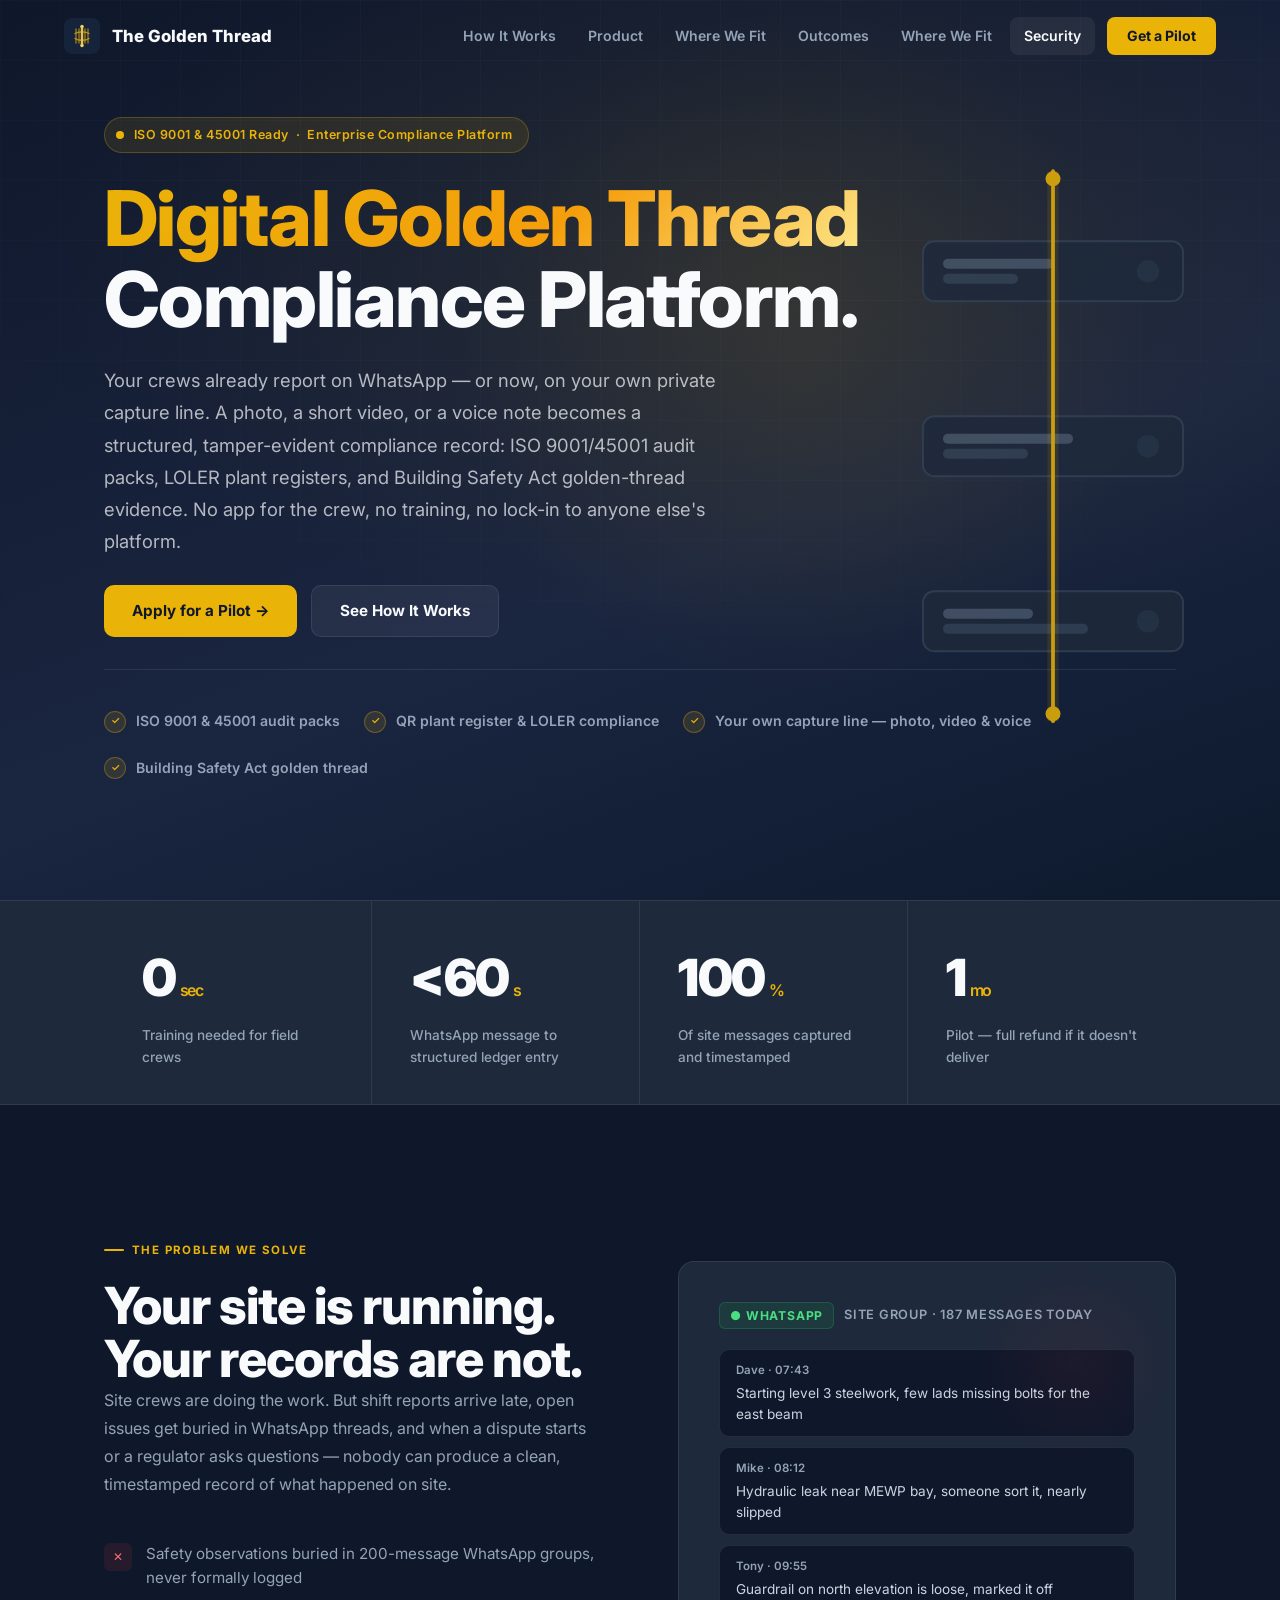
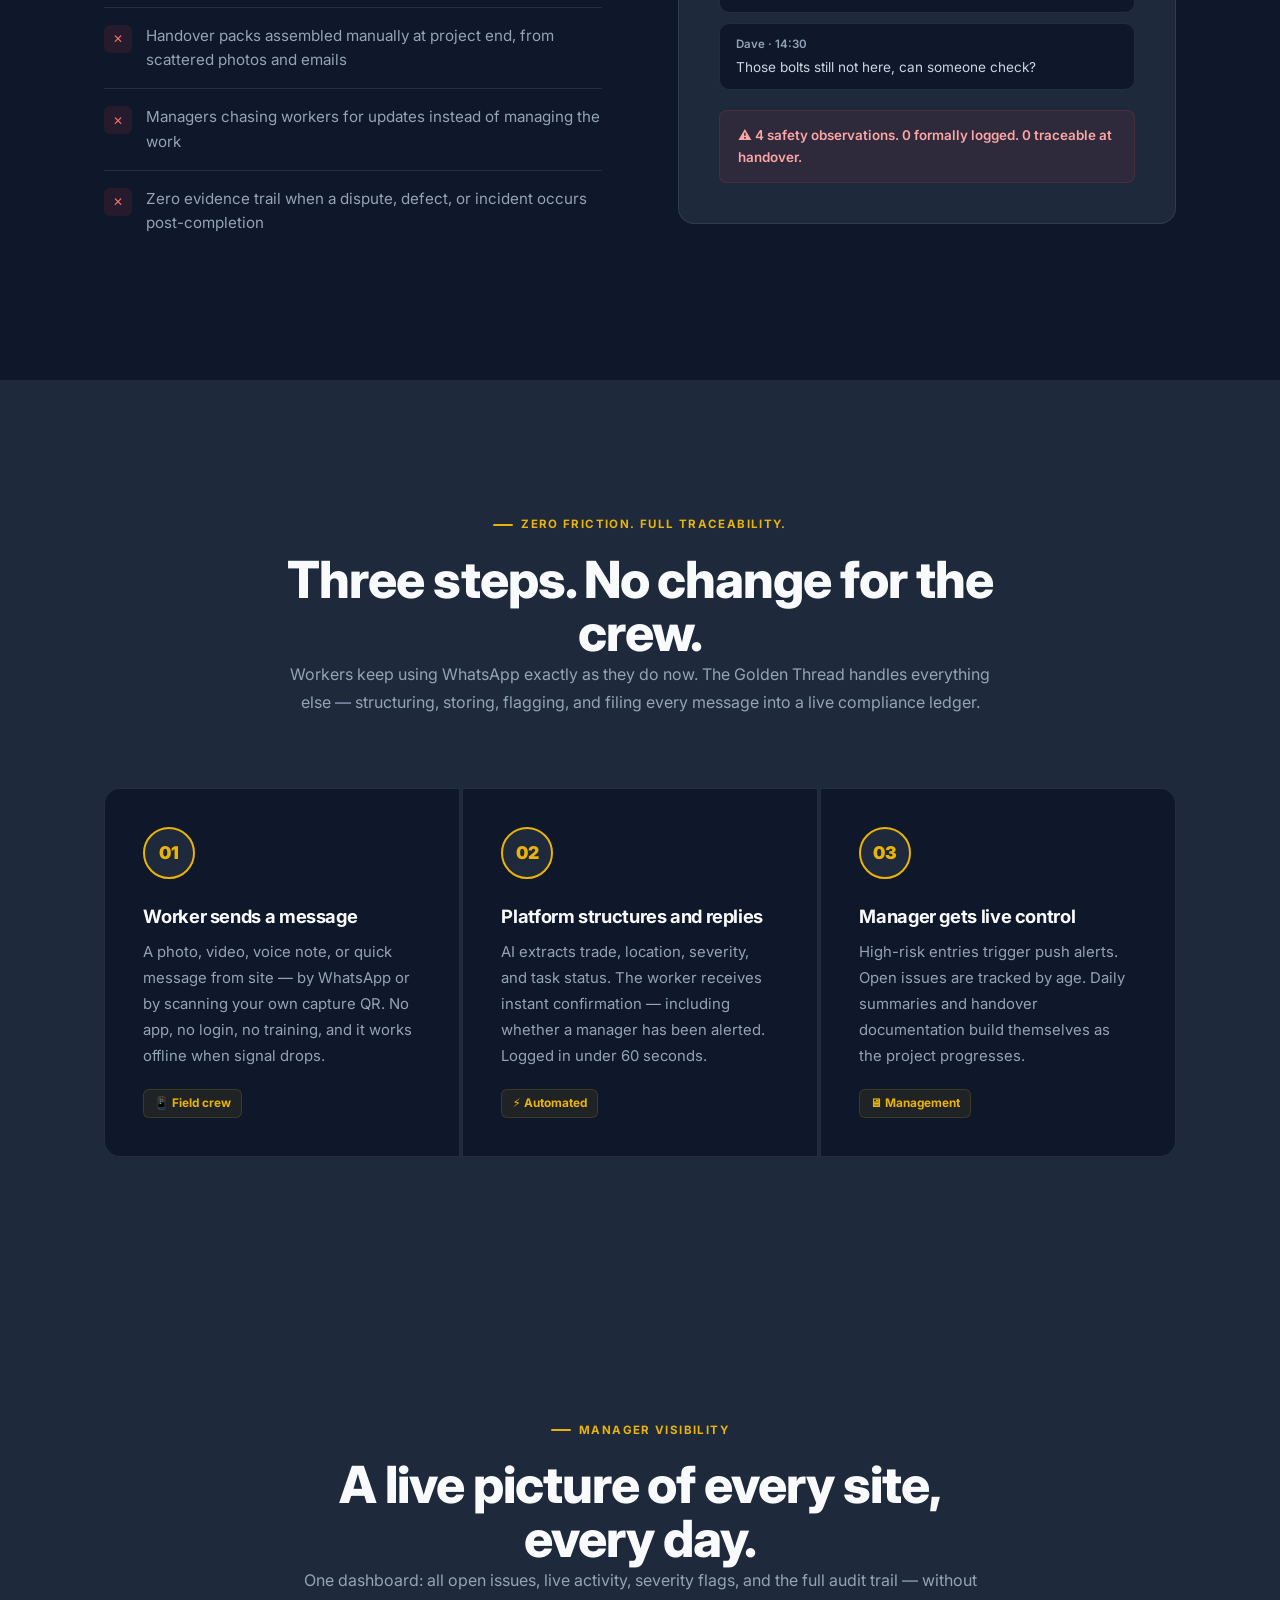
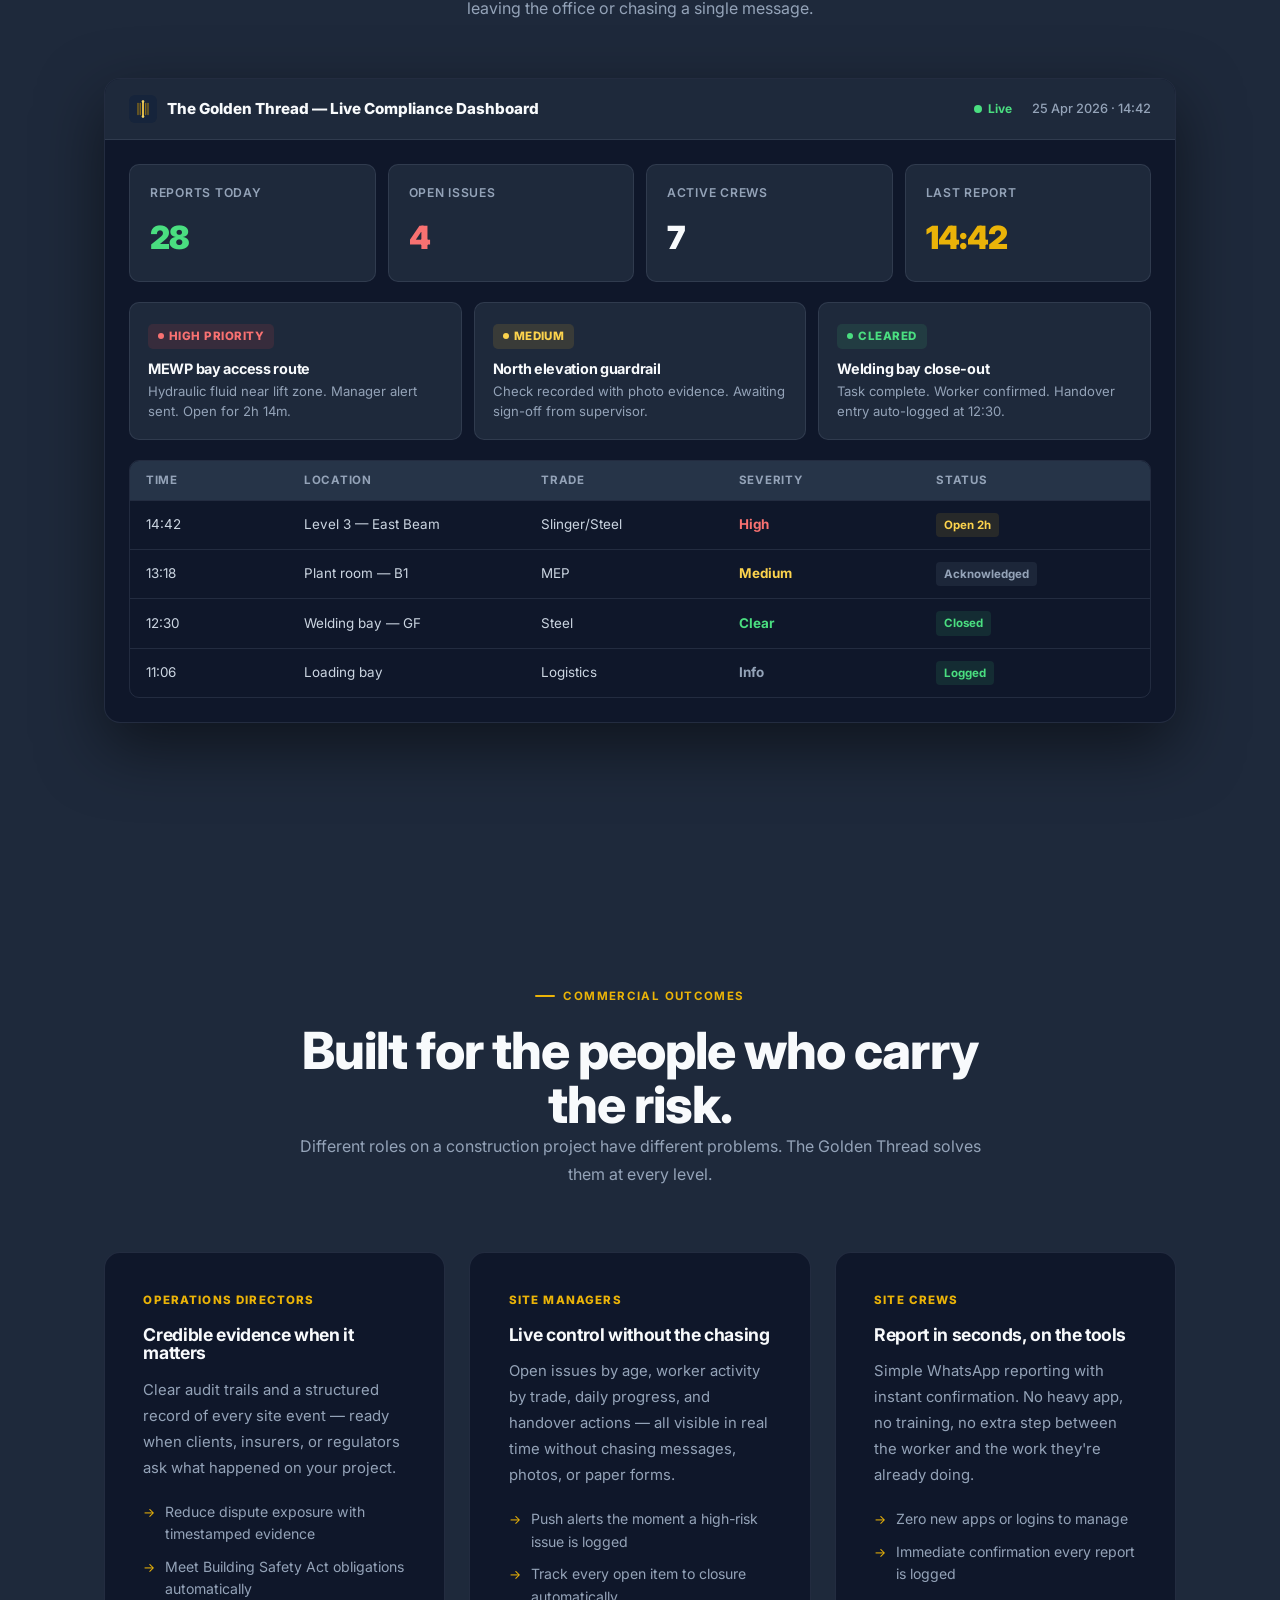
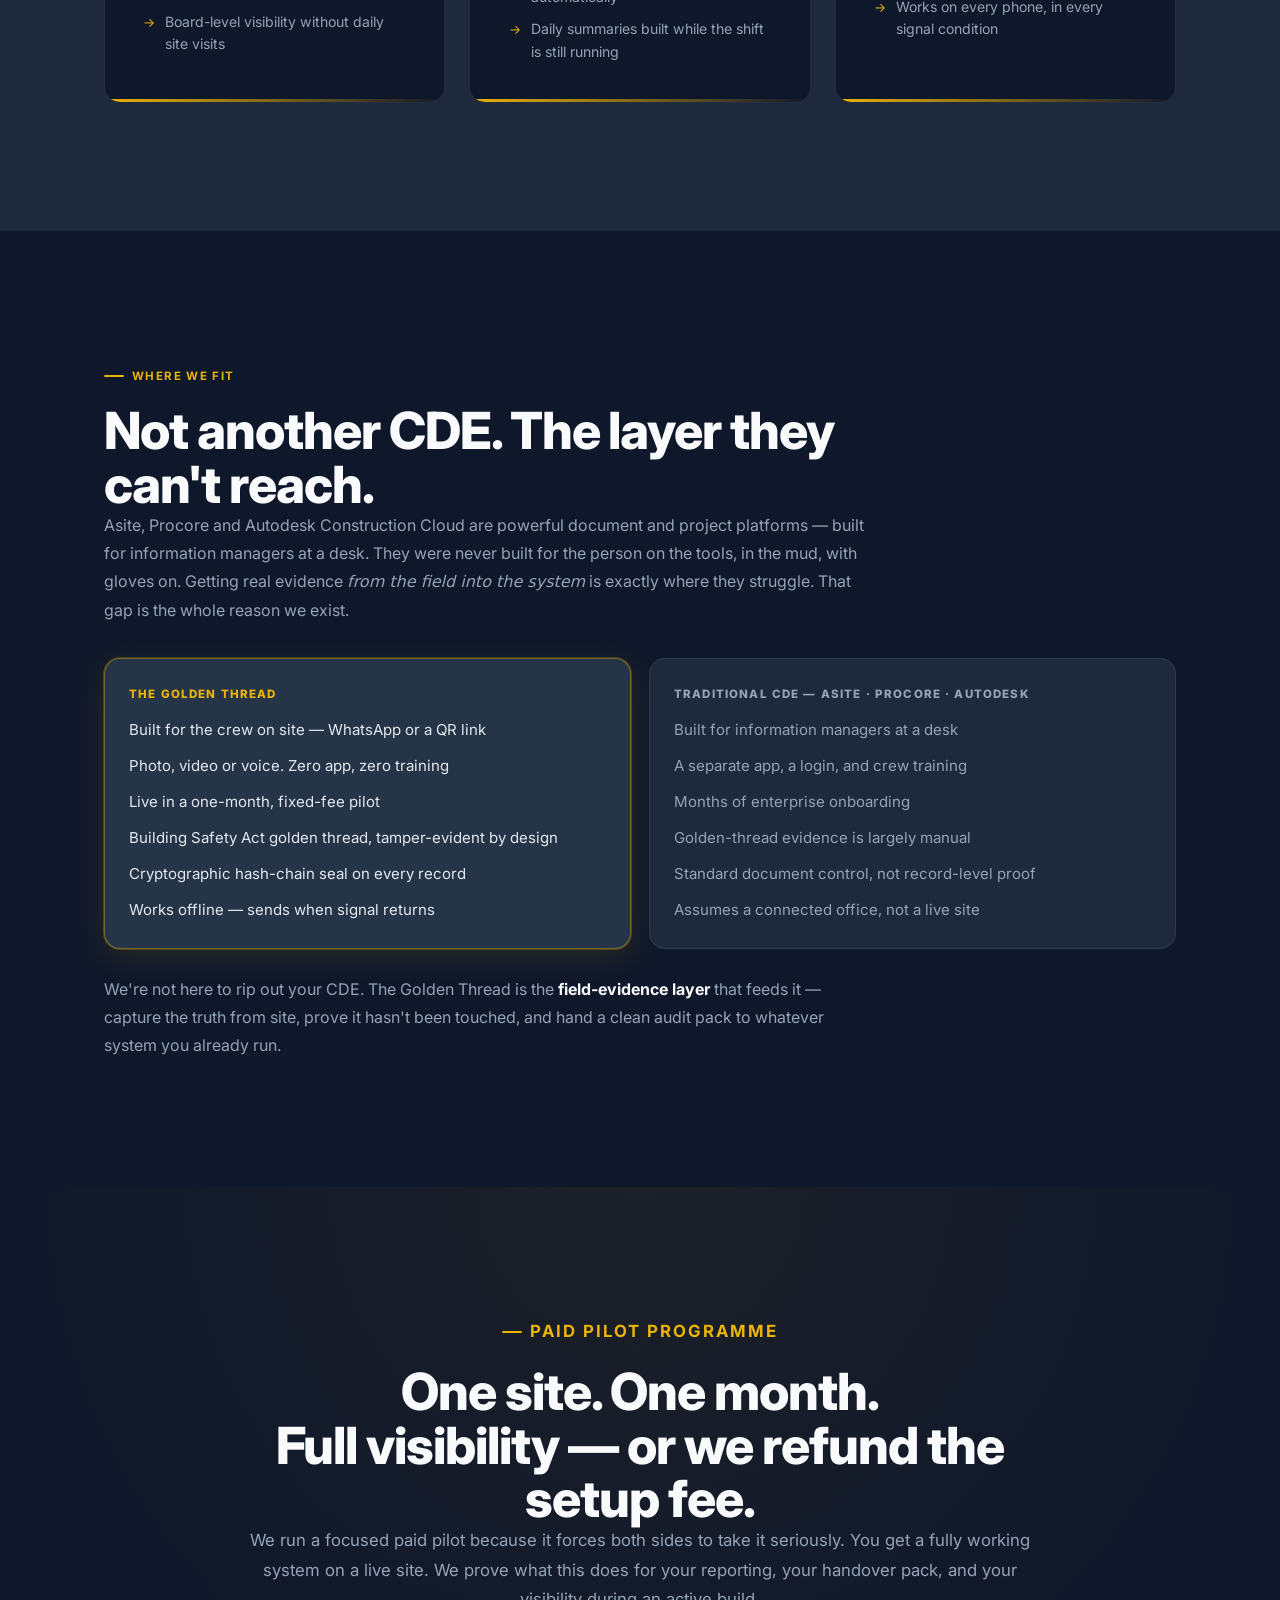
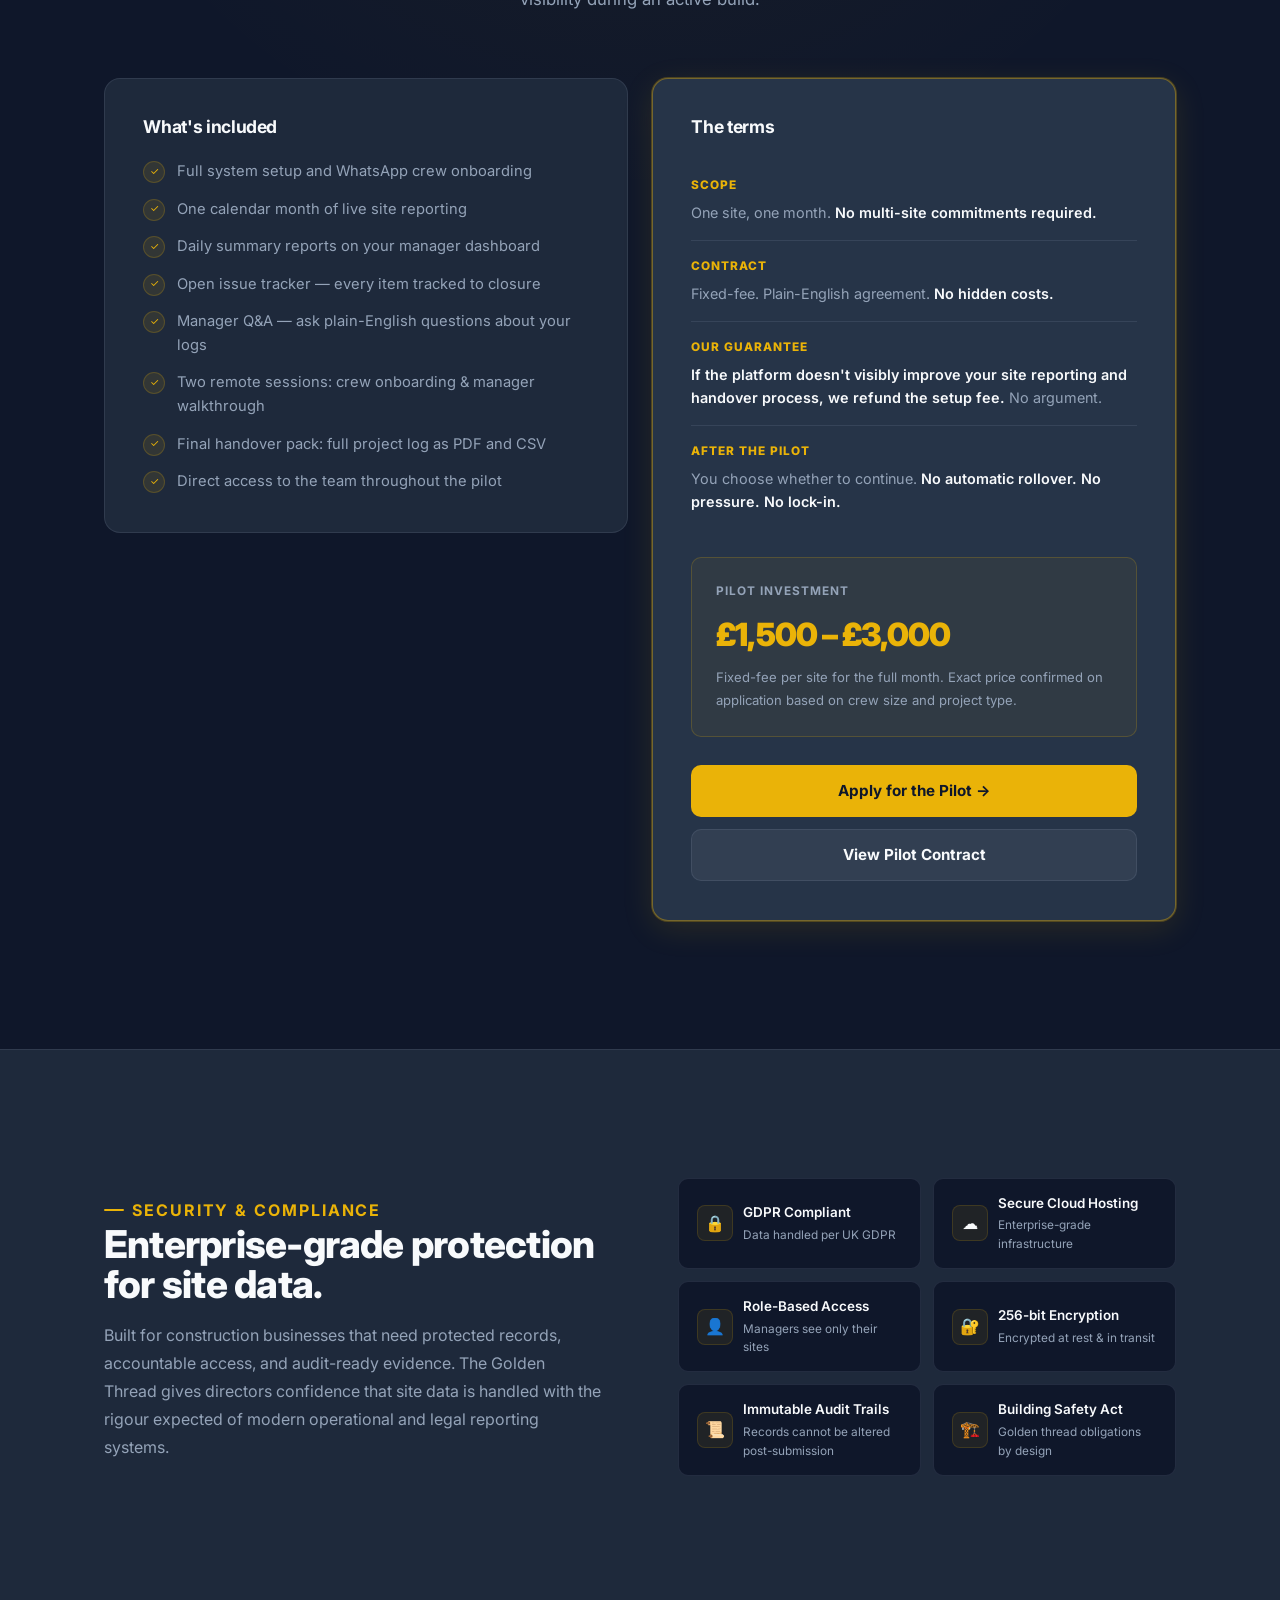
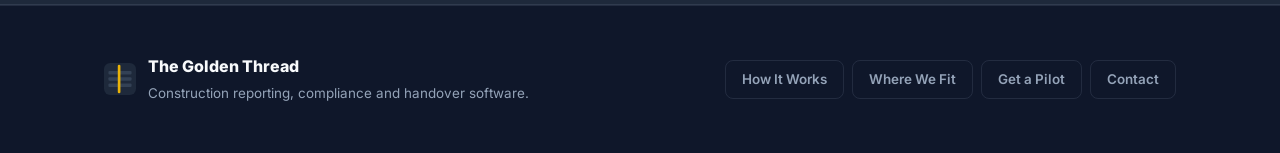
==== commit ec52b532: "Marketing site: independence + multimodality + competitor positioning (Asite/Procore/Autodesk); new " ====
--- a/index.html
+++ b/index.html
@@ -3,7 +3,17 @@
 <head>
 <meta charset="utf-8">
 <meta name="viewport" content="width=device-width, initial-scale=1">
-<meta name="description" content="The Golden Thread is a Digital Compliance Platform for construction — structured hazard reporting, ISO audit-ready evidence packs, LOLER plant registers, and instant document delivery via WhatsApp. Built for enterprise construction teams.">
+<meta name="description" content="Turn site WhatsApp messages or your own private capture line into audit-ready compliance evidence. Photo, video, voice. ISO 9001/45001 packs, LOLER plant registers, and a tamper-evident Building Safety Act golden thread.">
+<link rel="canonical" href="https://goldenthreadledger.co.uk/">
+<meta property="og:type" content="website">
+<meta property="og:site_name" content="The Golden Thread">
+<meta property="og:title" content="The Golden Thread — Audit-ready site evidence, from the field">
+<meta property="og:description" content="Your crews report by WhatsApp or your own capture link — photo, video or voice. It becomes a tamper-evident compliance record. Zero crew training.">
+<meta property="og:url" content="https://goldenthreadledger.co.uk/">
+<meta name="twitter:card" content="summary_large_image">
+<meta name="twitter:title" content="The Golden Thread — Audit-ready site evidence">
+<meta name="twitter:description" content="From a site message to a sealed compliance record in under 60 seconds.">
+<script type="application/ld+json">{"@context":"https://schema.org","@type":"SoftwareApplication","name":"The Golden Thread","applicationCategory":"BusinessApplication","operatingSystem":"Web","url":"https://goldenthreadledger.co.uk/","description":"WhatsApp-native and own-channel construction compliance: ISO 9001/45001 audit packs, LOLER plant registers, Building Safety Act golden-thread evidence.","offers":{"@type":"Offer","price":"2500","priceCurrency":"GBP"}}</script>
 <title>The Golden Thread | Digital Golden Thread Compliance Platform</title>
 <link rel="icon" type="image/svg+xml" href="favicon.svg">
 <link rel="preconnect" href="https://fonts.googleapis.com">
@@ -509,11 +519,10 @@
 <header class="site-header" id="site-header">
   <a class="brand" href="#top">
     <svg class="brand-logo" viewBox="0 0 36 36" fill="none" xmlns="http://www.w3.org/2000/svg">
-      <rect width="36" height="36" rx="7" fill="#1E293B"/>
-      <rect x="5" y="9" width="26" height="4" rx="1.2" fill="#334155"/>
-      <rect x="5" y="16" width="26" height="4" rx="1.2" fill="#334155"/>
-      <rect x="5" y="23" width="26" height="4" rx="1.2" fill="#334155"/>
-      <rect x="15.5" y="2" width="3" height="32" rx="1.5" fill="#EAB308"/>
+      <rect width="36" height="36" rx="8" fill="#16243B"/>
+      <g stroke-linecap="round"><line x1="12" y1="11" x2="12" y2="25" stroke="#8A6D1A" stroke-width="1.6"/><line x1="15" y1="11" x2="15" y2="25" stroke="#8A6D1A" stroke-width="1.6"/><line x1="21" y1="11" x2="21" y2="25" stroke="#8A6D1A" stroke-width="1.6"/><line x1="24" y1="11" x2="24" y2="25" stroke="#8A6D1A" stroke-width="1.6"/></g>
+      <g fill="none" stroke="#C99B22" stroke-linecap="round" stroke-opacity="0.9"><path d="M11 15.5 C 14 13.2, 22 13.2, 25 15.5" stroke-width="1.3"/><path d="M11 20.5 C 14 22.8, 22 22.8, 25 20.5" stroke-width="1.3"/></g>
+      <line x1="18" y1="8.5" x2="18" y2="27.5" stroke="#E8C24A" stroke-width="2.4" stroke-linecap="round"/><circle cx="18" cy="8.5" r="1.7" fill="#F0D266"/><circle cx="18" cy="27.5" r="1.7" fill="#F0D266"/>
     </svg>
     The Golden Thread
   </a>
@@ -525,8 +534,9 @@
   <nav class="site-nav" id="site-nav">
     <a href="#how-it-works">How It Works</a>
     <a href="#dashboard">Product</a>
-    <a href="#features">Features</a>
+    <a href="#compare">Where We Fit</a>
     <a href="#outcomes">Outcomes</a>
+    <a href="#compare">Where We Fit</a>
     <a href="#security">Security</a>
     <a href="#pilot" class="nav-cta">Get a Pilot</a>
   </nav>
@@ -578,7 +588,7 @@
       </div>
     </div>
     <h1><em>Digital Golden Thread</em><br>Compliance Platform.</h1>
-    <p class="hero-sub">Enterprise-grade digital compliance from site to boardroom. Structured hazard reporting, ISO 9001/45001 audit evidence packs, LOLER plant registers with QR codes, and instant document delivery — all without your field crews changing how they work.</p>
+    <p class="hero-sub">Your crews already report on WhatsApp — or now, on your own private capture line. A photo, a short video, or a voice note becomes a structured, tamper-evident compliance record: ISO 9001/45001 audit packs, LOLER plant registers, and Building Safety Act golden-thread evidence. No app for the crew, no training, no lock-in to anyone else&#39;s platform.</p>
     <div class="hero-actions">
       <a class="btn btn-gold" href="#pilot">Apply for a Pilot →</a>
       <a class="btn btn-ghost" href="#how-it-works">See How It Works</a>
@@ -586,7 +596,7 @@
     <div class="hero-proof">
       <div class="proof-item"><div class="proof-check">✓</div>ISO 9001 &amp; 45001 audit packs</div>
       <div class="proof-item"><div class="proof-check">✓</div>QR plant register &amp; LOLER compliance</div>
-      <div class="proof-item"><div class="proof-check">✓</div>WhatsApp document delivery to site</div>
+      <div class="proof-item"><div class="proof-check">✓</div>Your own capture line — photo, video &amp; voice</div>
       <div class="proof-item"><div class="proof-check">✓</div>Building Safety Act golden thread</div>
     </div>
   </div>
@@ -686,7 +696,7 @@
       <div class="step">
         <div class="step-num">01</div>
         <h3 style="color:#F8FAFC">Worker sends a message</h3>
-        <p>Text, photo, or voice note from site. No app, no training, no change to how the crew already communicates. They just message the Golden Thread number.</p>
+        <p>A photo, video, voice note, or quick message from site — by WhatsApp or by scanning your own capture QR. No app, no login, no training, and it works offline when signal drops.</p>
         <div class="step-who">📱 Field crew</div>
       </div>
       <div class="step">
@@ -700,27 +710,6 @@
         <h3 style="color:#F8FAFC">Manager gets live control</h3>
         <p>High-risk entries trigger push alerts. Open issues are tracked by age. Daily summaries and handover documentation build themselves as the project progresses.</p>
         <div class="step-who">🖥 Management</div>
-      </div>
-    </div>
-  </div>
-</section>
-
-<!-- FOUNDER -->
-<section class="section founder" data-reveal>
-  <div class="container">
-    <div class="founder-inner">
-      <div class="founder-badge">
-        <div class="founder-icon">🪝</div>
-        <h4>The Golden Thread</h4>
-        <p>Built From the Ground Up</p>
-        <div class="cert-tag">✓ Certified Slingers / Signallers</div>
-      </div>
-      <div>
-        <p class="eyebrow">Built From the Dirt Up</p>
-        <blockquote class="founder-quote">
-          "This wasn't built in a boardroom. It was built <em>because we've been on the tools</em> — handling heavy crane lifts, wearing gloves, knowing exactly why site crews won't take them off to navigate a corporate safety app."
-        </blockquote>
-        <p class="founder-body">The Golden Thread removes friction on the ground so management gets perfect visibility in the office. It was built by people who have stood in both places — and that gap between field and office is exactly what it's designed to close.</p>
       </div>
     </div>
   </div>
@@ -738,11 +727,9 @@
       <div class="dash-topbar">
         <div class="dash-brand">
           <svg class="dash-brand-logo" viewBox="0 0 28 28" fill="none" xmlns="http://www.w3.org/2000/svg">
-            <rect width="28" height="28" rx="6" fill="#1E293B"/>
-            <rect x="4" y="8" width="20" height="3.5" rx="1" fill="#334155"/>
-            <rect x="4" y="13" width="20" height="3.5" rx="1" fill="#334155"/>
-            <rect x="4" y="18" width="20" height="3.5" rx="1" fill="#334155"/>
-            <rect x="12" y="2" width="2.5" height="24" rx="1.25" fill="#EAB308"/>
+            <rect width="28" height="28" rx="6" fill="#16243B"/>
+            <g stroke-linecap="round"><line x1="9" y1="8.5" x2="9" y2="19.5" stroke="#8A6D1A" stroke-width="1.3"/><line x1="11.3" y1="8.5" x2="11.3" y2="19.5" stroke="#8A6D1A" stroke-width="1.3"/><line x1="16.7" y1="8.5" x2="16.7" y2="19.5" stroke="#8A6D1A" stroke-width="1.3"/><line x1="19" y1="8.5" x2="19" y2="19.5" stroke="#8A6D1A" stroke-width="1.3"/></g>
+            <line x1="14" y1="6.5" x2="14" y2="21.5" stroke="#E8C24A" stroke-width="1.9" stroke-linecap="round"/><circle cx="14" cy="6.5" r="1.3" fill="#F0D266"/><circle cx="14" cy="21.5" r="1.3" fill="#F0D266"/>
           </svg>
           <span>The Golden Thread — Live Compliance Dashboard</span>
         </div>
@@ -807,39 +794,6 @@
   </div>
 </section>
 
-<!-- FEATURES -->
-<section class="section features" id="features">
-  <div class="container">
-    <div class="features-header" data-reveal>
-      <p class="eyebrow">What You Get</p>
-      <h2 style="color:#F8FAFC">Reporting. Tracking. Handover. Intelligence.</h2>
-      <p>Four capabilities that work together to give construction teams complete site visibility — from the first message of the day to the final handover pack.</p>
-    </div>
-    <div class="feature-grid" data-reveal>
-      <div class="feat">
-        <div class="feat-icon">📋</div>
-        <h3>Daily shift reports</h3>
-        <p>Every day closes with a structured summary: who was on site, what was completed, what issues were raised, and what remains open. Exportable as PDF or CSV for client and insurer records.</p>
-      </div>
-      <div class="feat">
-        <div class="feat-icon">🔴</div>
-        <h3>Live issue tracker</h3>
-        <p>Every raised issue is tracked from open through acknowledged to closed. Each entry includes the original message, sender, timestamp, severity, and media evidence. Nothing disappears.</p>
-      </div>
-      <div class="feat">
-        <div class="feat-icon">📦</div>
-        <h3>Handover documentation</h3>
-        <p>When the project ends, the full evidence pack is already built: timestamped entries, photo links, trade-by-trade activity logs, and manager sign-offs — ready for clients and regulators.</p>
-      </div>
-      <div class="feat">
-        <div class="feat-icon">💬</div>
-        <h3>Ask the logs</h3>
-        <p>Managers ask plain-English questions about any part of the site record. "What happened on Level 3 this week?" or "List all open issues from the steel crew" — answered instantly from the ledger.</p>
-      </div>
-    </div>
-  </div>
-</section>
-
 <!-- OUTCOMES -->
 <section class="section outcomes" id="outcomes">
   <div class="container">
@@ -880,6 +834,42 @@
         </ul>
       </div>
     </div>
+  </div>
+</section>
+
+<!-- WHERE WE FIT / COMPETITORS -->
+<section class="section" id="compare" style="background:var(--navy)">
+  <div class="container">
+    <div data-reveal style="max-width:760px">
+      <p class="eyebrow">Where We Fit</p>
+      <h2 style="color:#F8FAFC">Not another CDE. The layer they can&#39;t reach.</h2>
+      <p>Asite, Procore and Autodesk Construction Cloud are powerful document and project platforms — built for information managers at a desk. They were never built for the person on the tools, in the mud, with gloves on. Getting real evidence <em>from the field into the system</em> is exactly where they struggle. That gap is the whole reason we exist.</p>
+    </div>
+    <div data-reveal style="margin-top:34px;display:grid;grid-template-columns:repeat(auto-fit,minmax(260px,1fr));gap:18px">
+      <div style="background:var(--navy-surface);border:1px solid rgba(234,179,8,.4);border-radius:16px;padding:26px 24px;box-shadow:var(--shadow-gold)">
+        <div style="font-size:.72rem;font-weight:800;letter-spacing:.1em;text-transform:uppercase;color:var(--gold);margin-bottom:14px">The Golden Thread</div>
+        <ul style="list-style:none;display:flex;flex-direction:column;gap:12px;font-size:.94rem;color:#E2E8F0">
+          <li>Built for the crew on site — WhatsApp or a QR link</li>
+          <li>Photo, video or voice. Zero app, zero training</li>
+          <li>Live in a one-month, fixed-fee pilot</li>
+          <li>Building Safety Act golden thread, tamper-evident by design</li>
+          <li>Cryptographic hash-chain seal on every record</li>
+          <li>Works offline — sends when signal returns</li>
+        </ul>
+      </div>
+      <div style="background:var(--navy-mid);border:1px solid var(--line);border-radius:16px;padding:26px 24px">
+        <div style="font-size:.72rem;font-weight:800;letter-spacing:.1em;text-transform:uppercase;color:var(--muted);margin-bottom:14px">Traditional CDE — Asite · Procore · Autodesk</div>
+        <ul style="list-style:none;display:flex;flex-direction:column;gap:12px;font-size:.94rem;color:var(--muted)">
+          <li>Built for information managers at a desk</li>
+          <li>A separate app, a login, and crew training</li>
+          <li>Months of enterprise onboarding</li>
+          <li>Golden-thread evidence is largely manual</li>
+          <li>Standard document control, not record-level proof</li>
+          <li>Assumes a connected office, not a live site</li>
+        </ul>
+      </div>
+    </div>
+    <p data-reveal style="margin-top:26px;max-width:760px">We&#39;re not here to rip out your CDE. The Golden Thread is the <strong style="color:#F8FAFC">field-evidence layer</strong> that feeds it — capture the truth from site, prove it hasn&#39;t been touched, and hand a clean audit pack to whatever system you already run.</p>
   </div>
 </section>
 
@@ -999,7 +989,7 @@
       </div>
       <div class="footer-links">
         <a href="#how-it-works">How It Works</a>
-        <a href="#features">Features</a>
+        <a href="#compare">Where We Fit</a>
         <a href="#pilot">Get a Pilot</a>
         <a href="mailto:khalik@goldenthreadledger.com">Contact</a>
       </div>
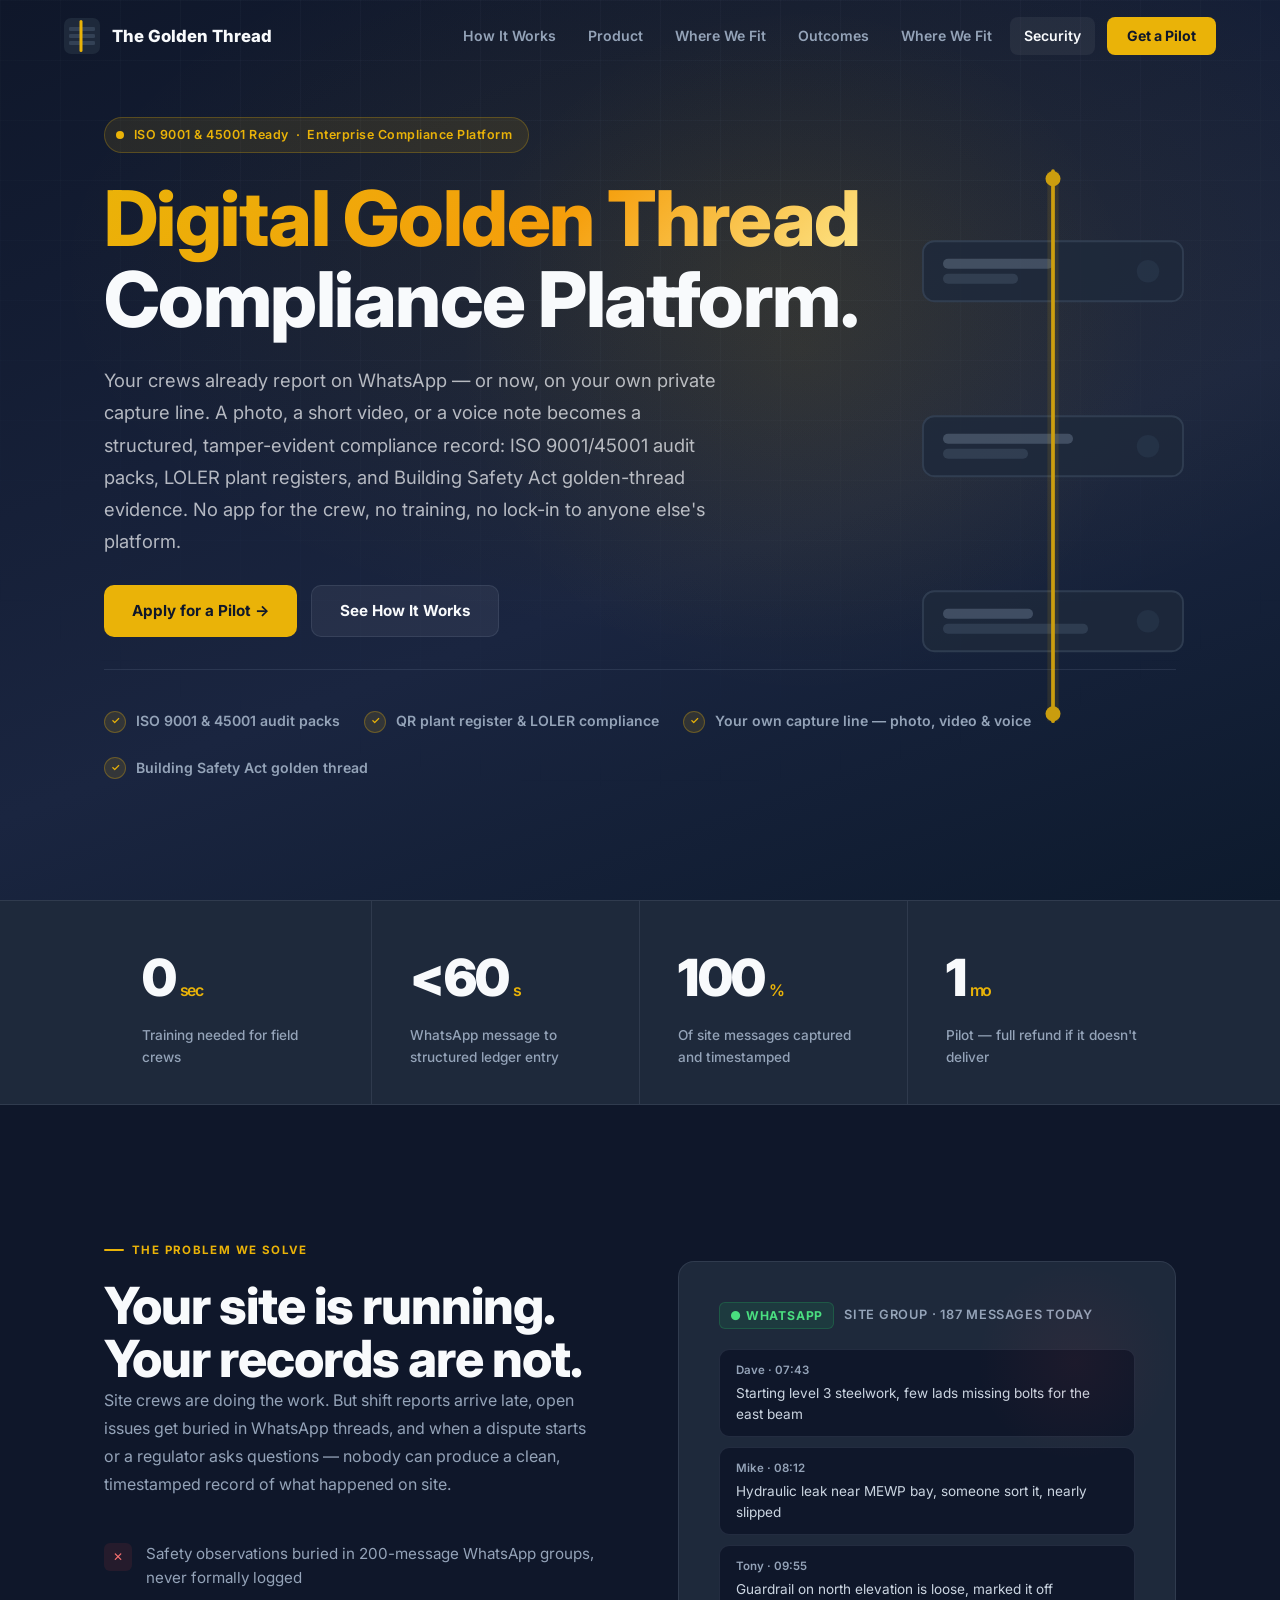
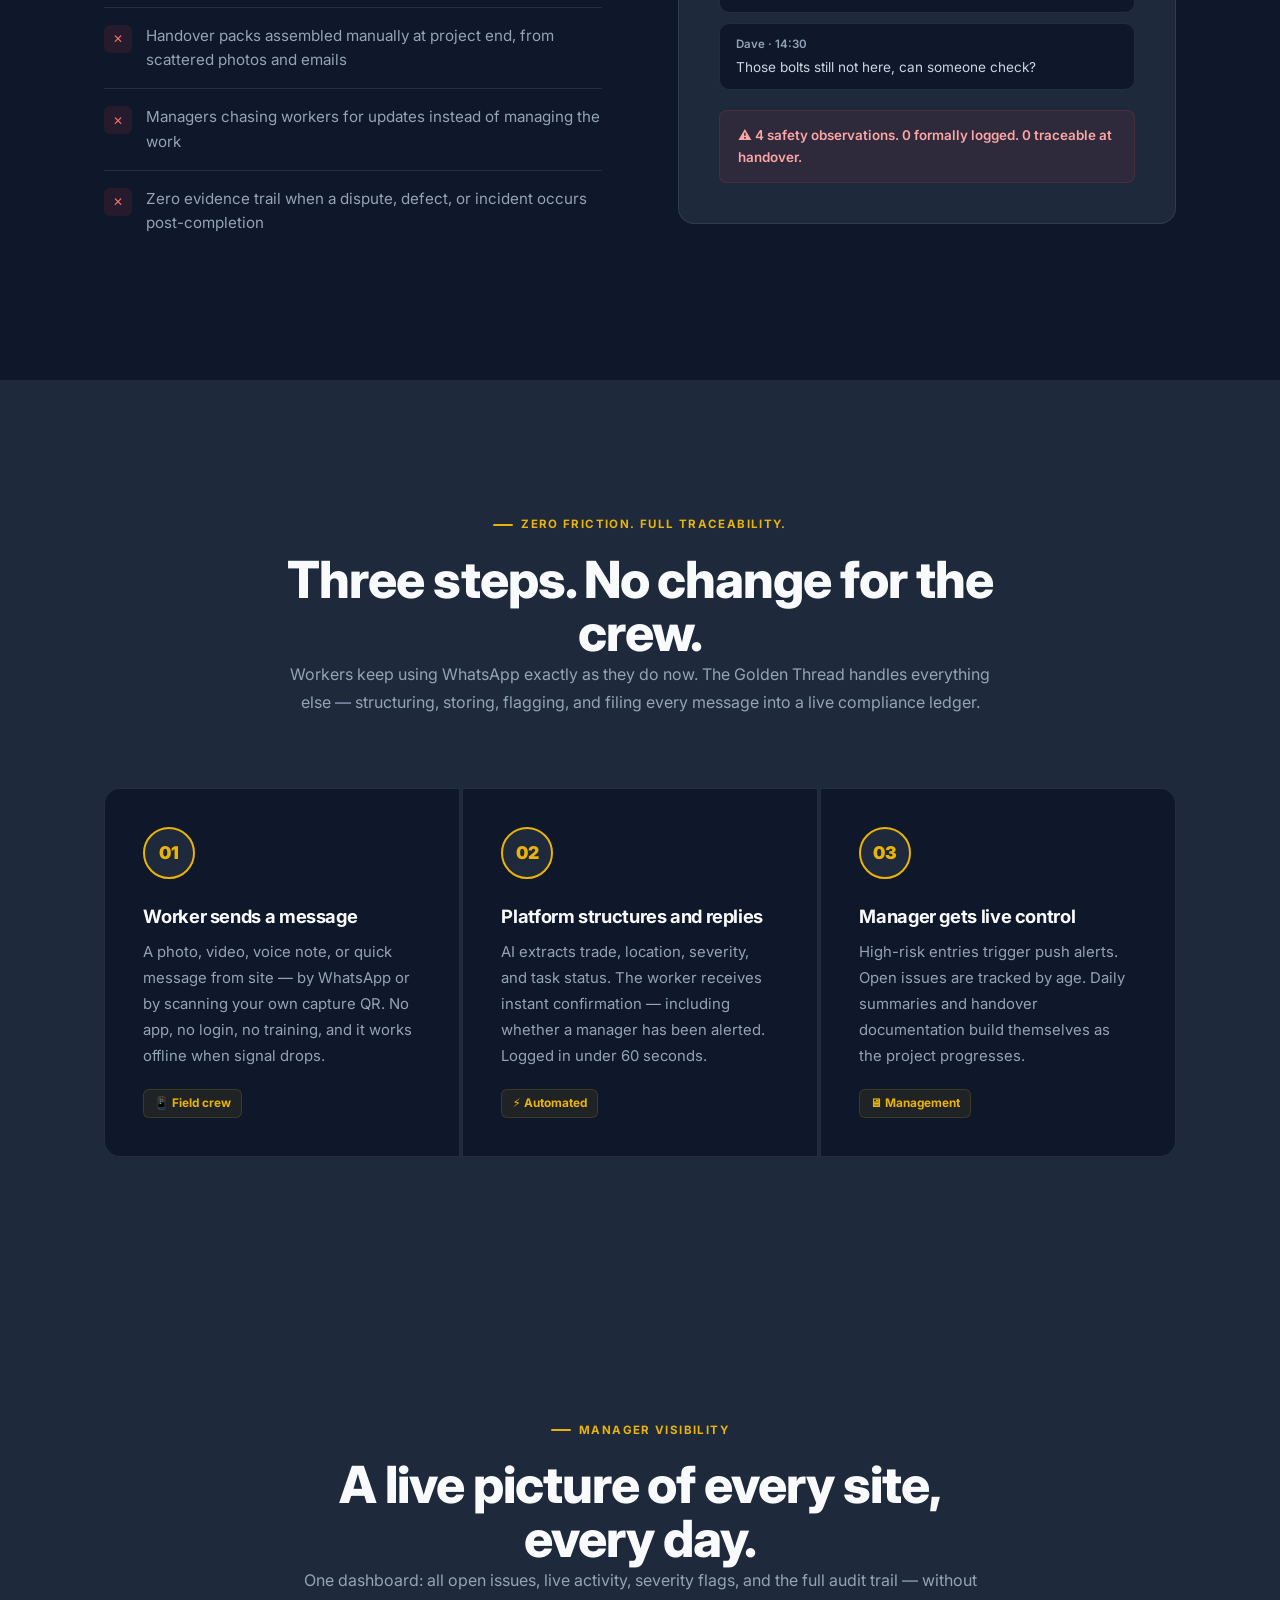
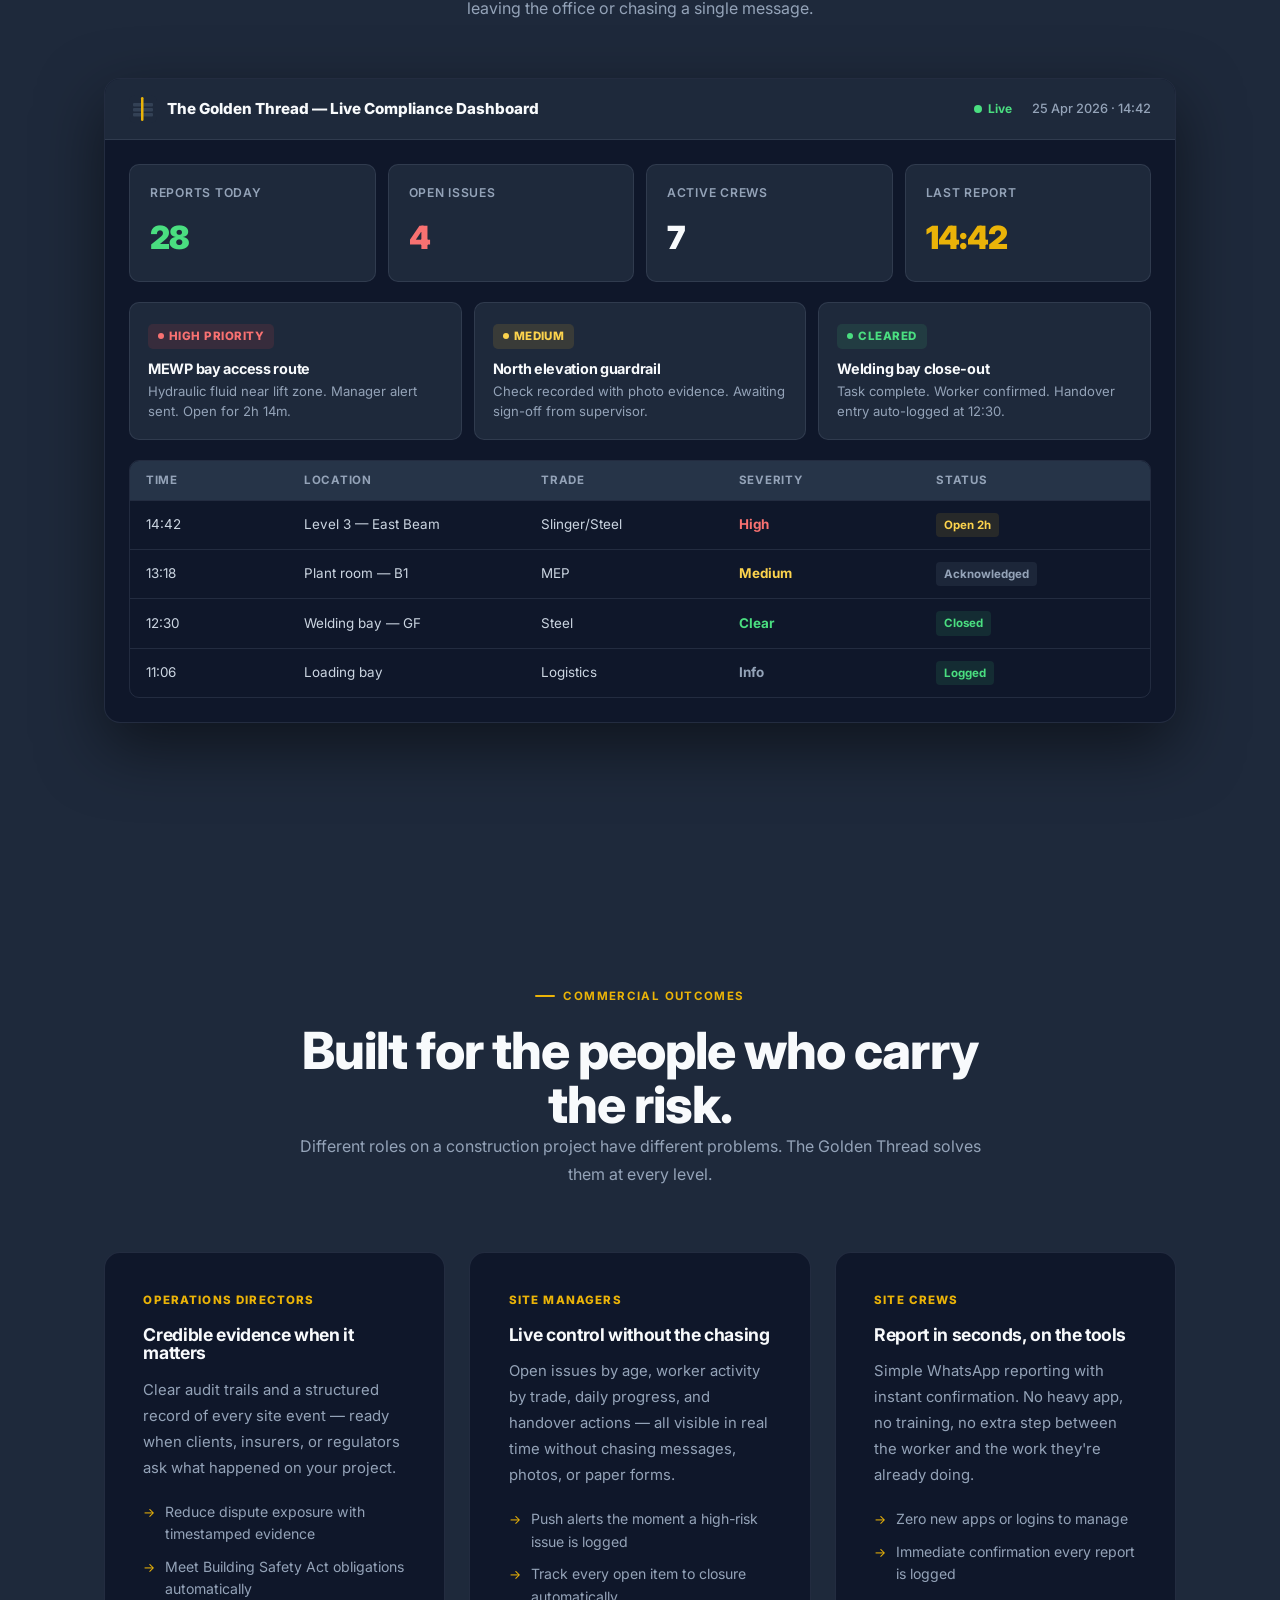
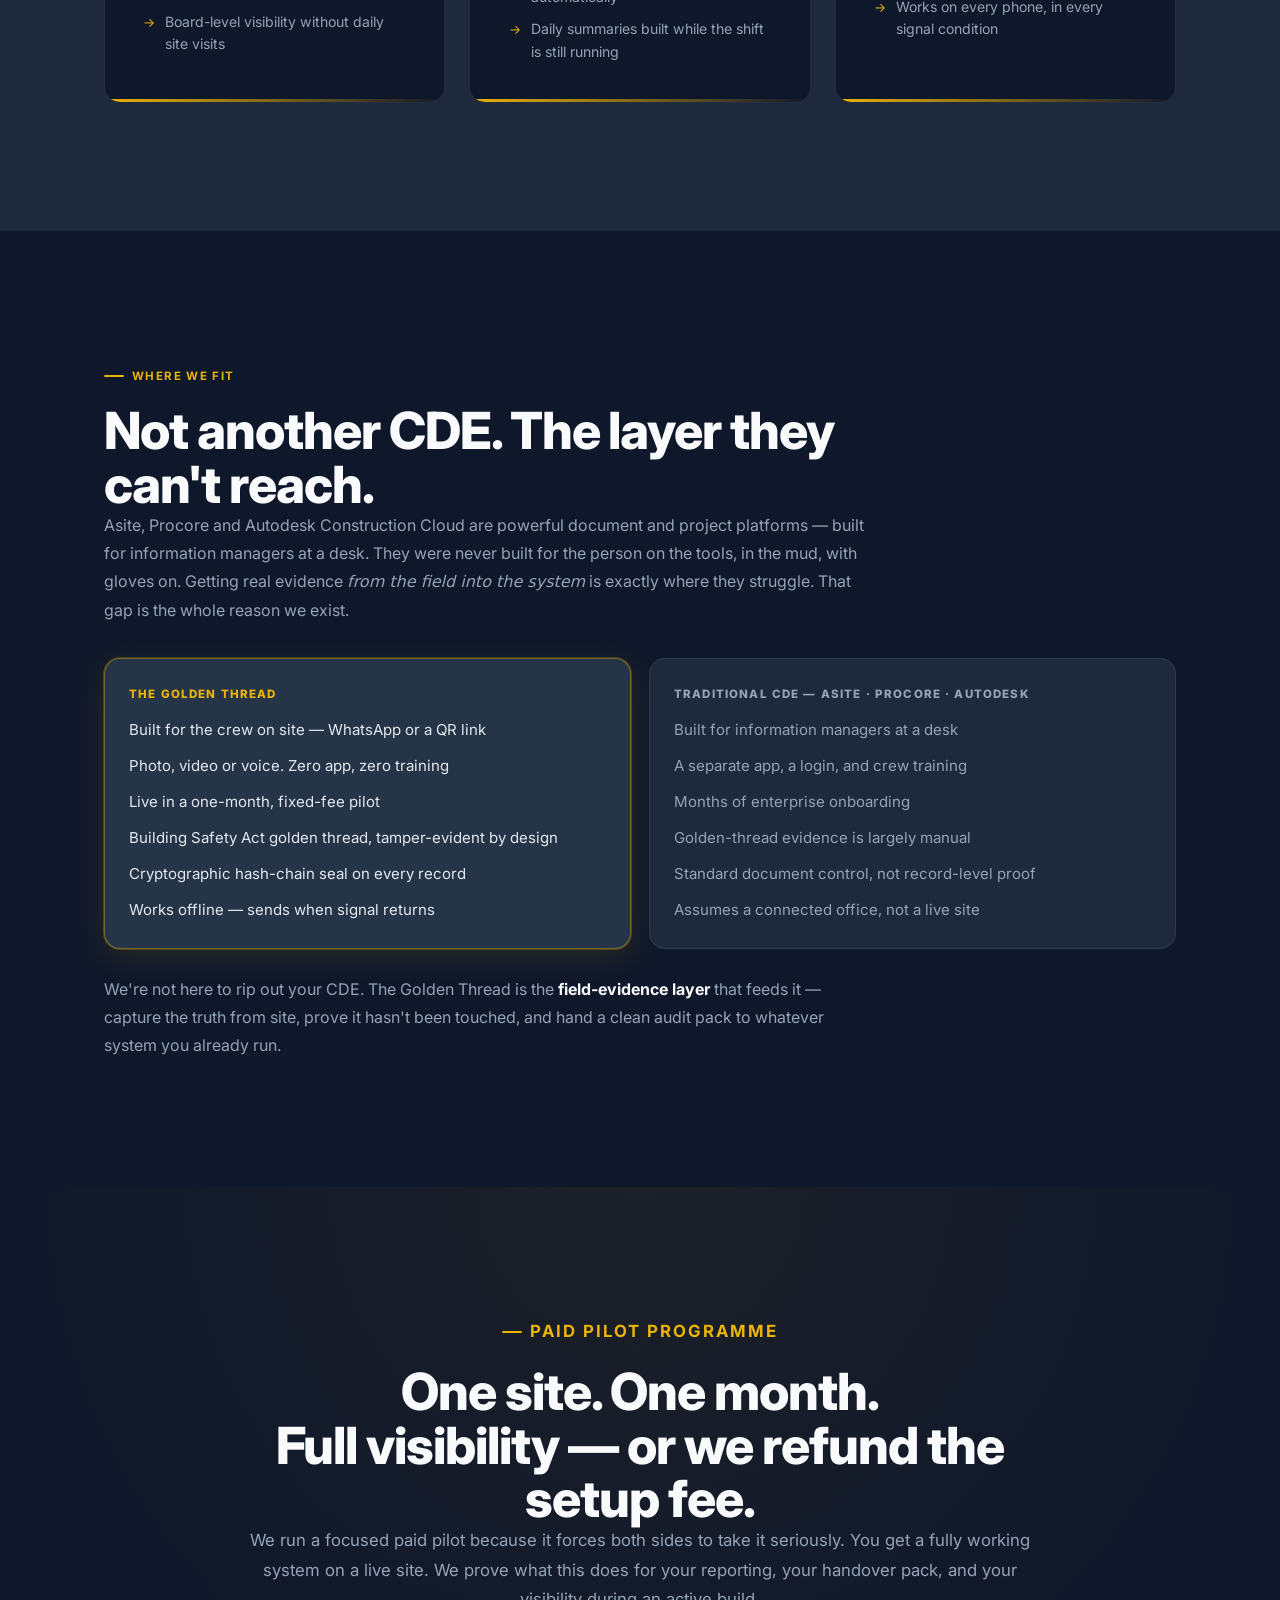
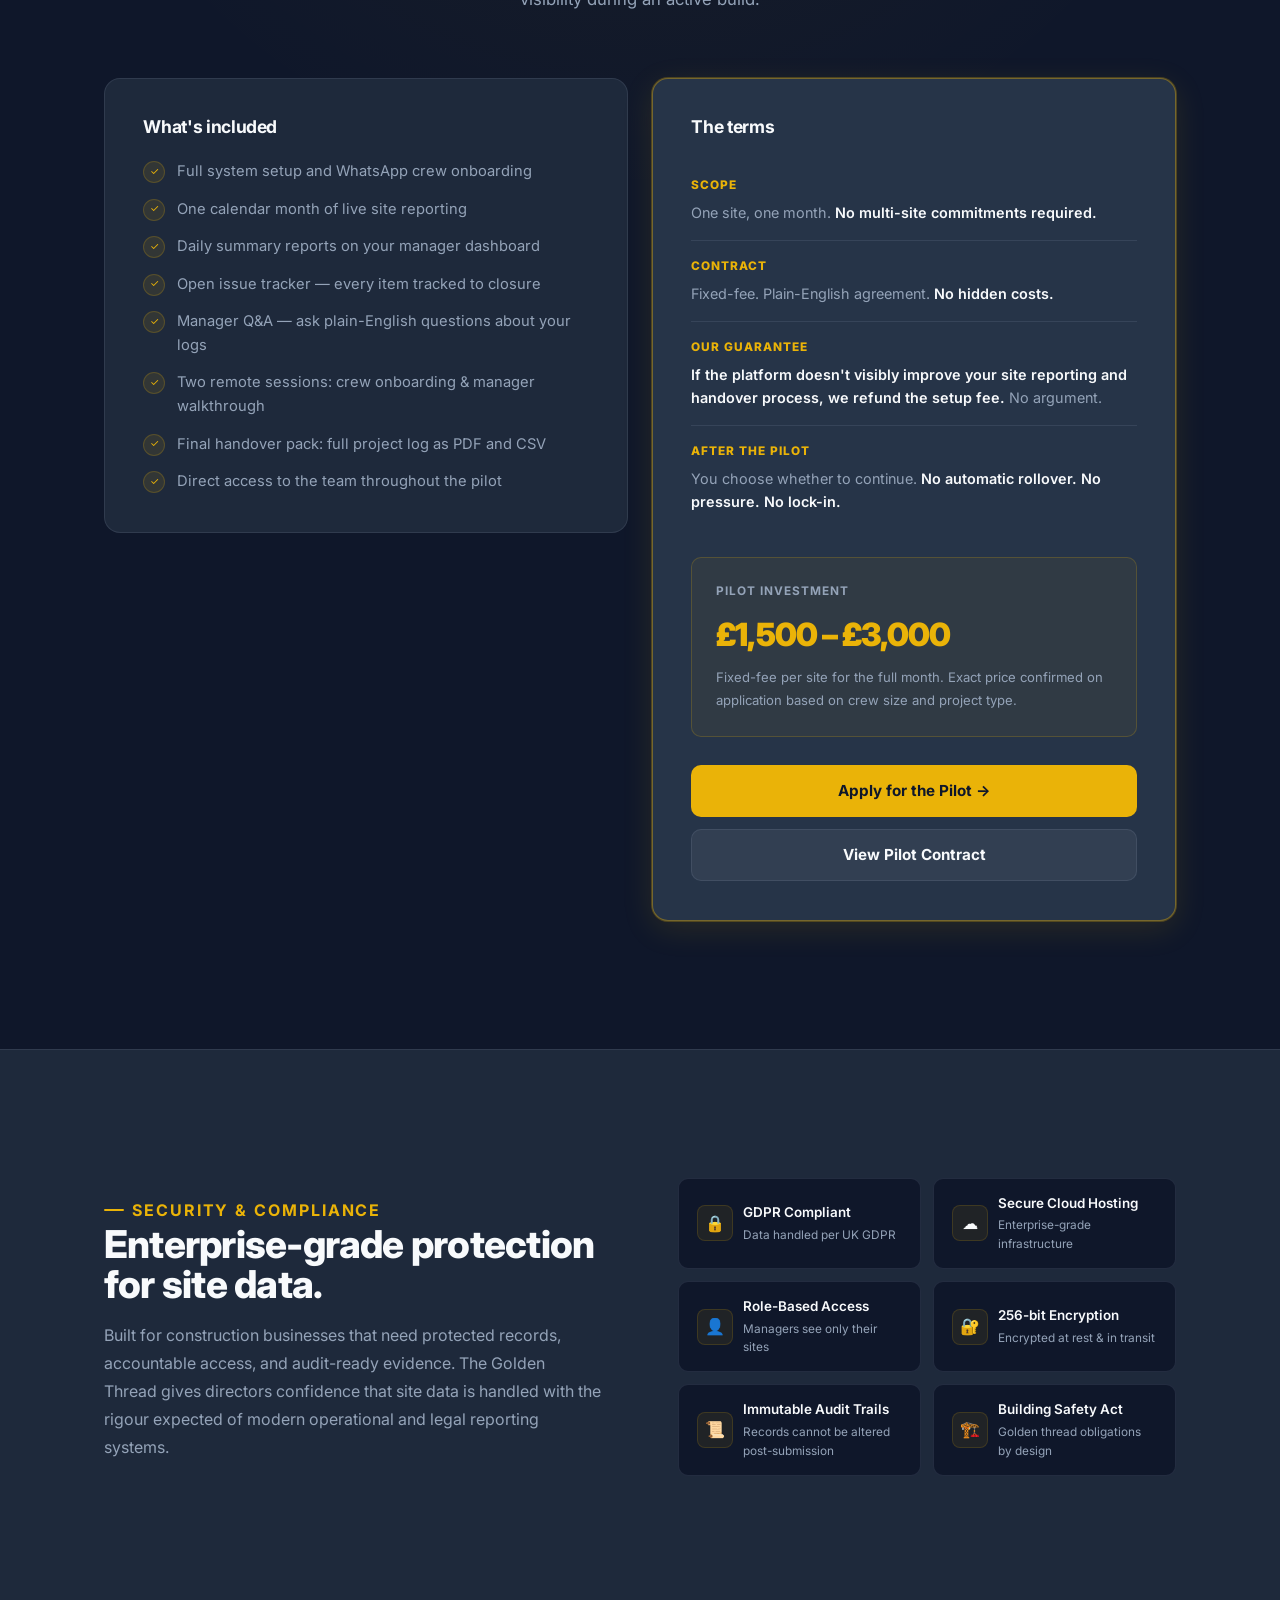
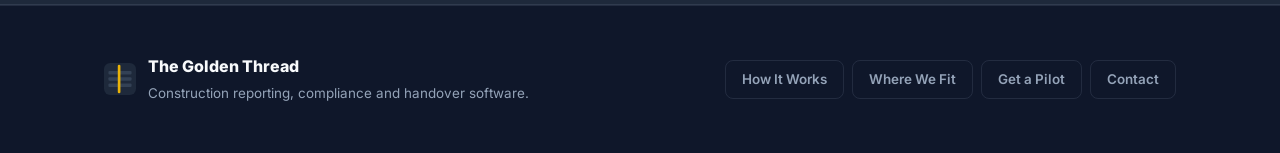
==== commit 7670032a: "Revert website logo to the previous mark (keep all other updates)" ====
--- a/index.html
+++ b/index.html
@@ -519,10 +519,11 @@
 <header class="site-header" id="site-header">
   <a class="brand" href="#top">
     <svg class="brand-logo" viewBox="0 0 36 36" fill="none" xmlns="http://www.w3.org/2000/svg">
-      <rect width="36" height="36" rx="8" fill="#16243B"/>
-      <g stroke-linecap="round"><line x1="12" y1="11" x2="12" y2="25" stroke="#8A6D1A" stroke-width="1.6"/><line x1="15" y1="11" x2="15" y2="25" stroke="#8A6D1A" stroke-width="1.6"/><line x1="21" y1="11" x2="21" y2="25" stroke="#8A6D1A" stroke-width="1.6"/><line x1="24" y1="11" x2="24" y2="25" stroke="#8A6D1A" stroke-width="1.6"/></g>
-      <g fill="none" stroke="#C99B22" stroke-linecap="round" stroke-opacity="0.9"><path d="M11 15.5 C 14 13.2, 22 13.2, 25 15.5" stroke-width="1.3"/><path d="M11 20.5 C 14 22.8, 22 22.8, 25 20.5" stroke-width="1.3"/></g>
-      <line x1="18" y1="8.5" x2="18" y2="27.5" stroke="#E8C24A" stroke-width="2.4" stroke-linecap="round"/><circle cx="18" cy="8.5" r="1.7" fill="#F0D266"/><circle cx="18" cy="27.5" r="1.7" fill="#F0D266"/>
+      <rect width="36" height="36" rx="7" fill="#1E293B"/>
+      <rect x="5" y="9" width="26" height="4" rx="1.2" fill="#334155"/>
+      <rect x="5" y="16" width="26" height="4" rx="1.2" fill="#334155"/>
+      <rect x="5" y="23" width="26" height="4" rx="1.2" fill="#334155"/>
+      <rect x="15.5" y="2" width="3" height="32" rx="1.5" fill="#EAB308"/>
     </svg>
     The Golden Thread
   </a>
@@ -727,9 +728,11 @@
       <div class="dash-topbar">
         <div class="dash-brand">
           <svg class="dash-brand-logo" viewBox="0 0 28 28" fill="none" xmlns="http://www.w3.org/2000/svg">
-            <rect width="28" height="28" rx="6" fill="#16243B"/>
-            <g stroke-linecap="round"><line x1="9" y1="8.5" x2="9" y2="19.5" stroke="#8A6D1A" stroke-width="1.3"/><line x1="11.3" y1="8.5" x2="11.3" y2="19.5" stroke="#8A6D1A" stroke-width="1.3"/><line x1="16.7" y1="8.5" x2="16.7" y2="19.5" stroke="#8A6D1A" stroke-width="1.3"/><line x1="19" y1="8.5" x2="19" y2="19.5" stroke="#8A6D1A" stroke-width="1.3"/></g>
-            <line x1="14" y1="6.5" x2="14" y2="21.5" stroke="#E8C24A" stroke-width="1.9" stroke-linecap="round"/><circle cx="14" cy="6.5" r="1.3" fill="#F0D266"/><circle cx="14" cy="21.5" r="1.3" fill="#F0D266"/>
+            <rect width="28" height="28" rx="6" fill="#1E293B"/>
+            <rect x="4" y="8" width="20" height="3.5" rx="1" fill="#334155"/>
+            <rect x="4" y="13" width="20" height="3.5" rx="1" fill="#334155"/>
+            <rect x="4" y="18" width="20" height="3.5" rx="1" fill="#334155"/>
+            <rect x="12" y="2" width="2.5" height="24" rx="1.25" fill="#EAB308"/>
           </svg>
           <span>The Golden Thread — Live Compliance Dashboard</span>
         </div>
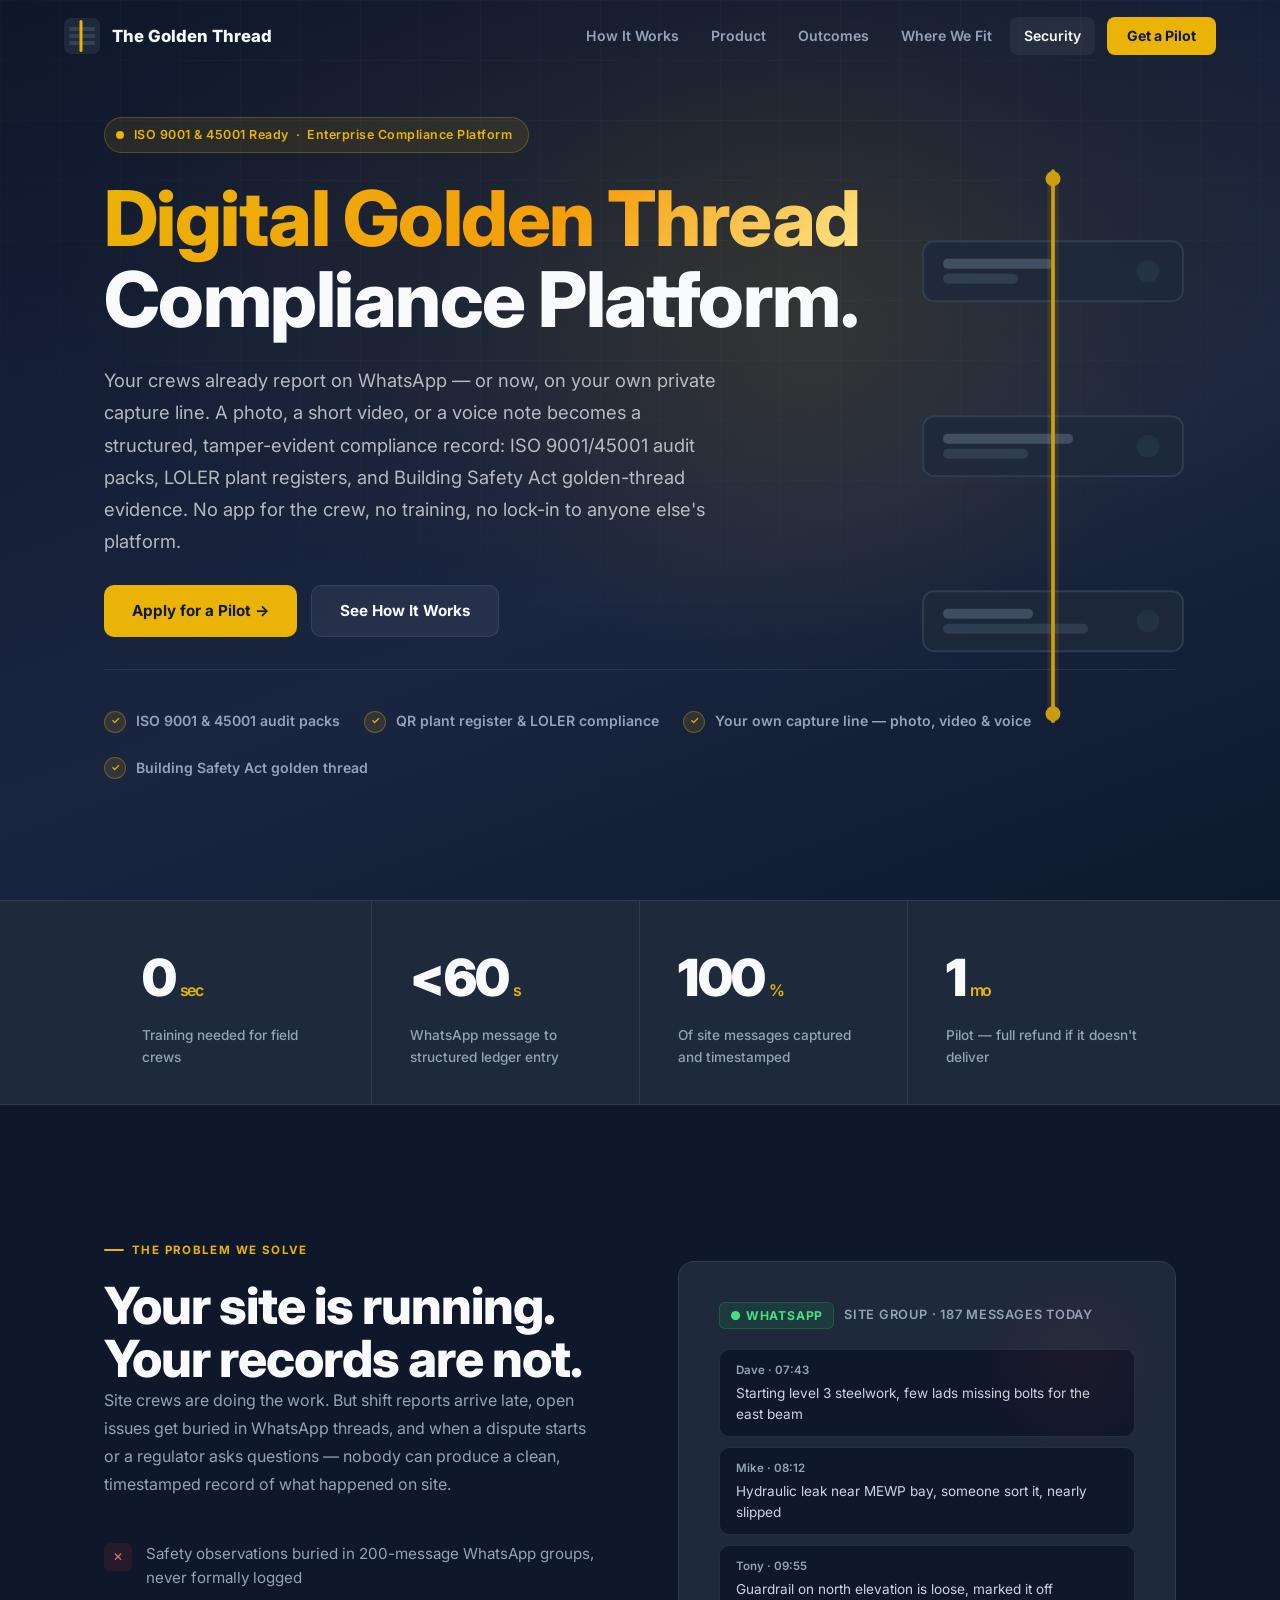
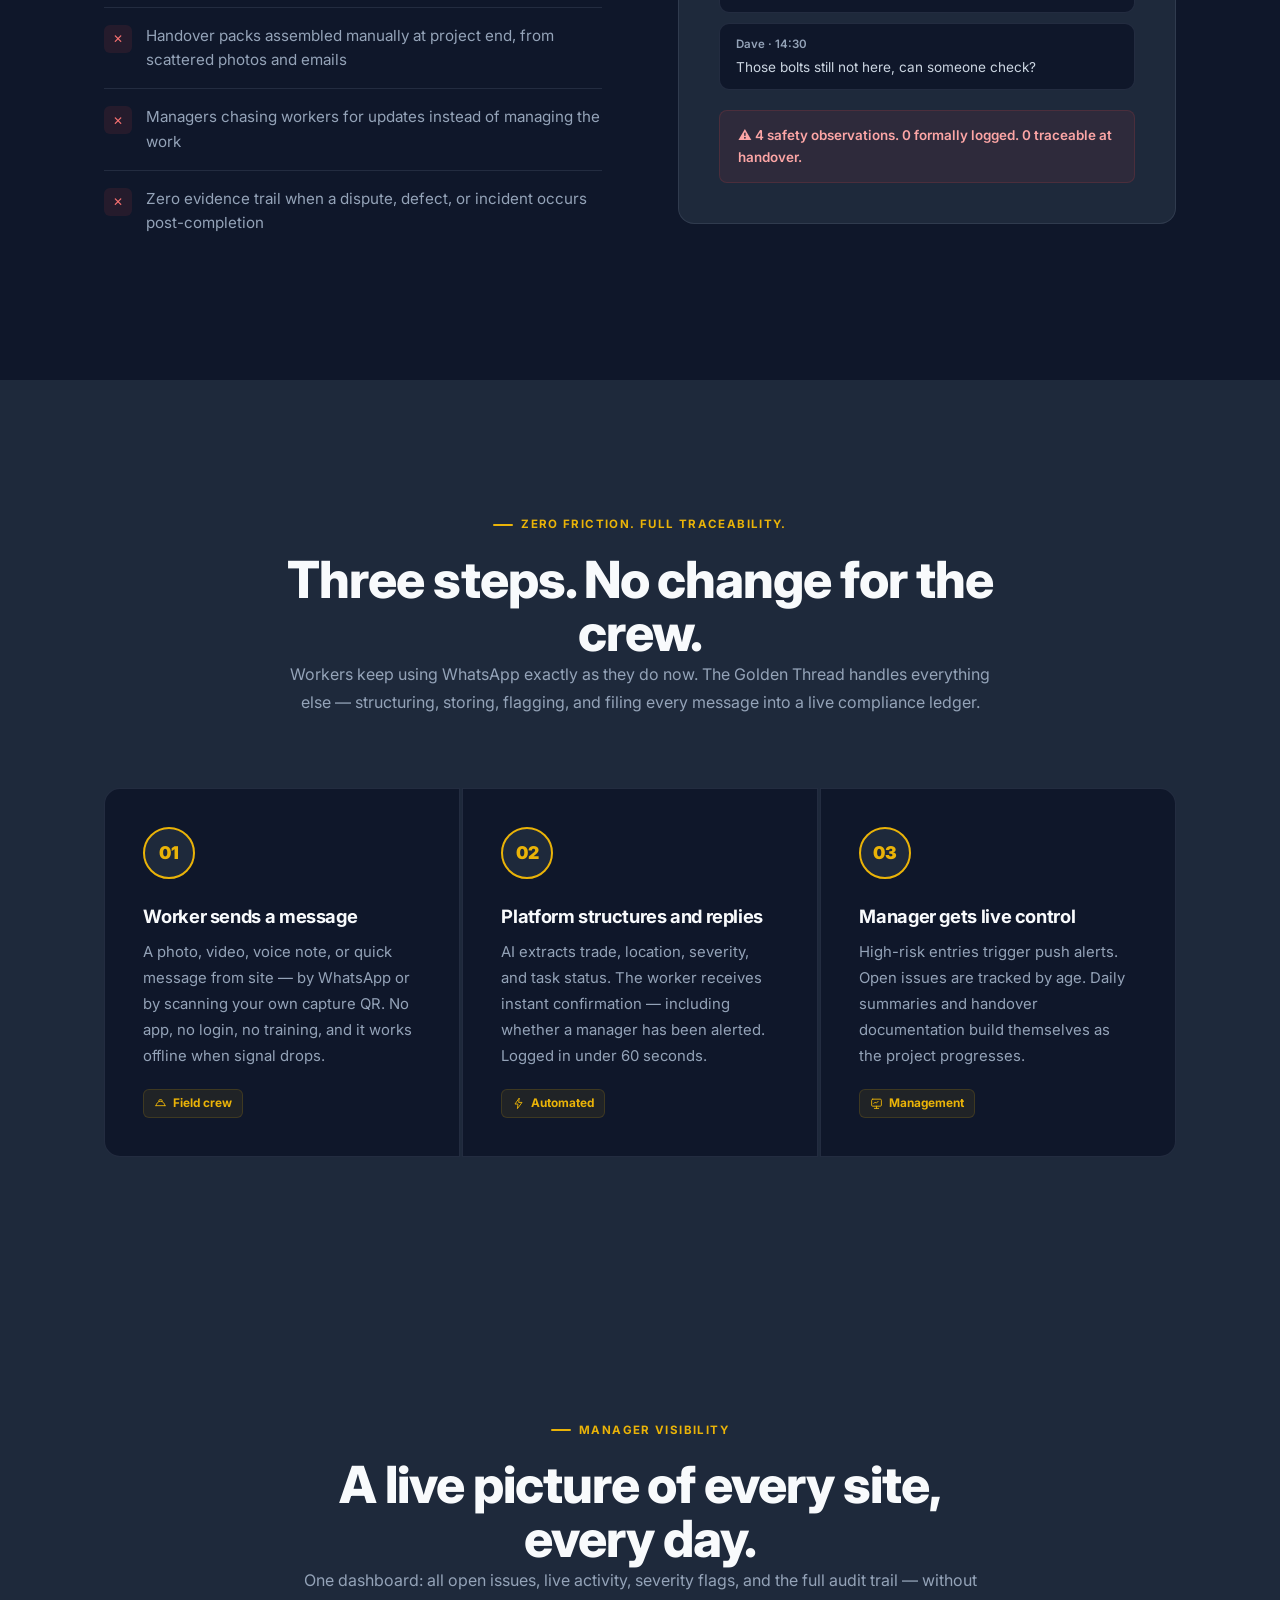
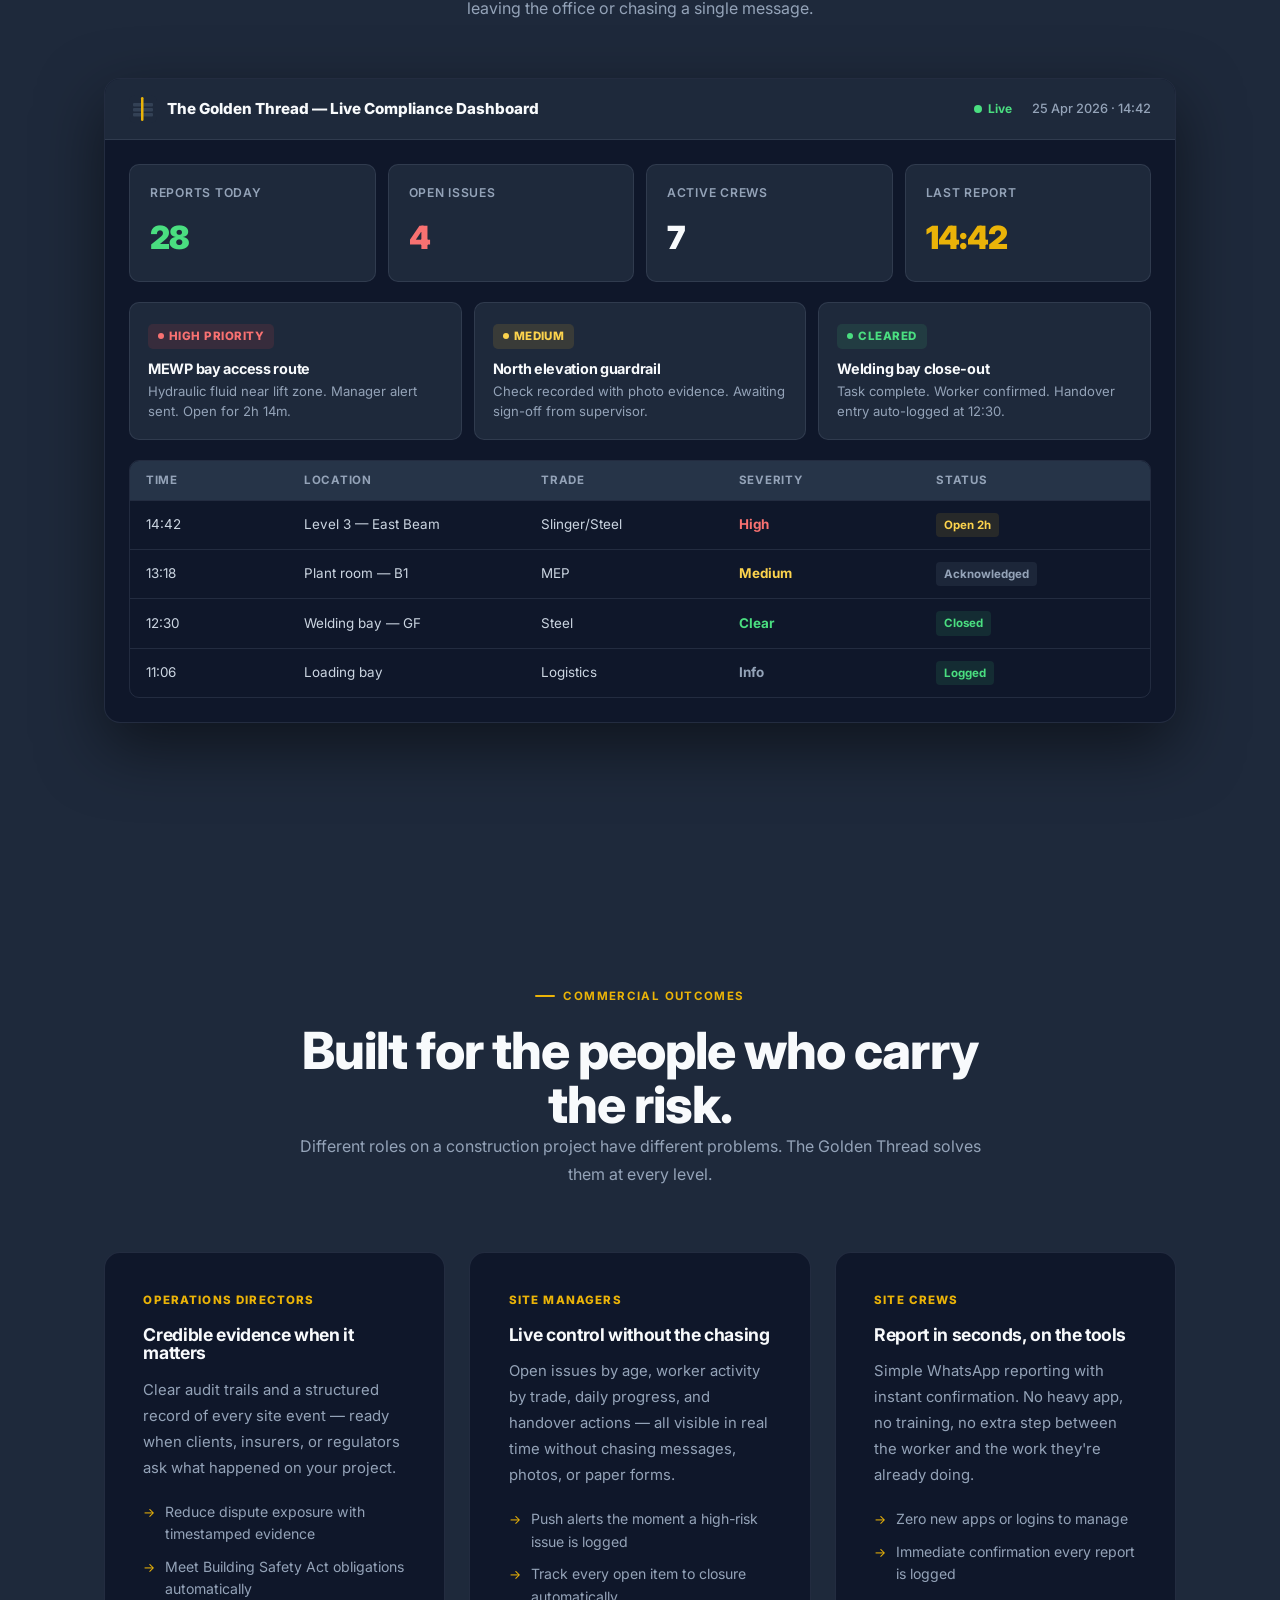
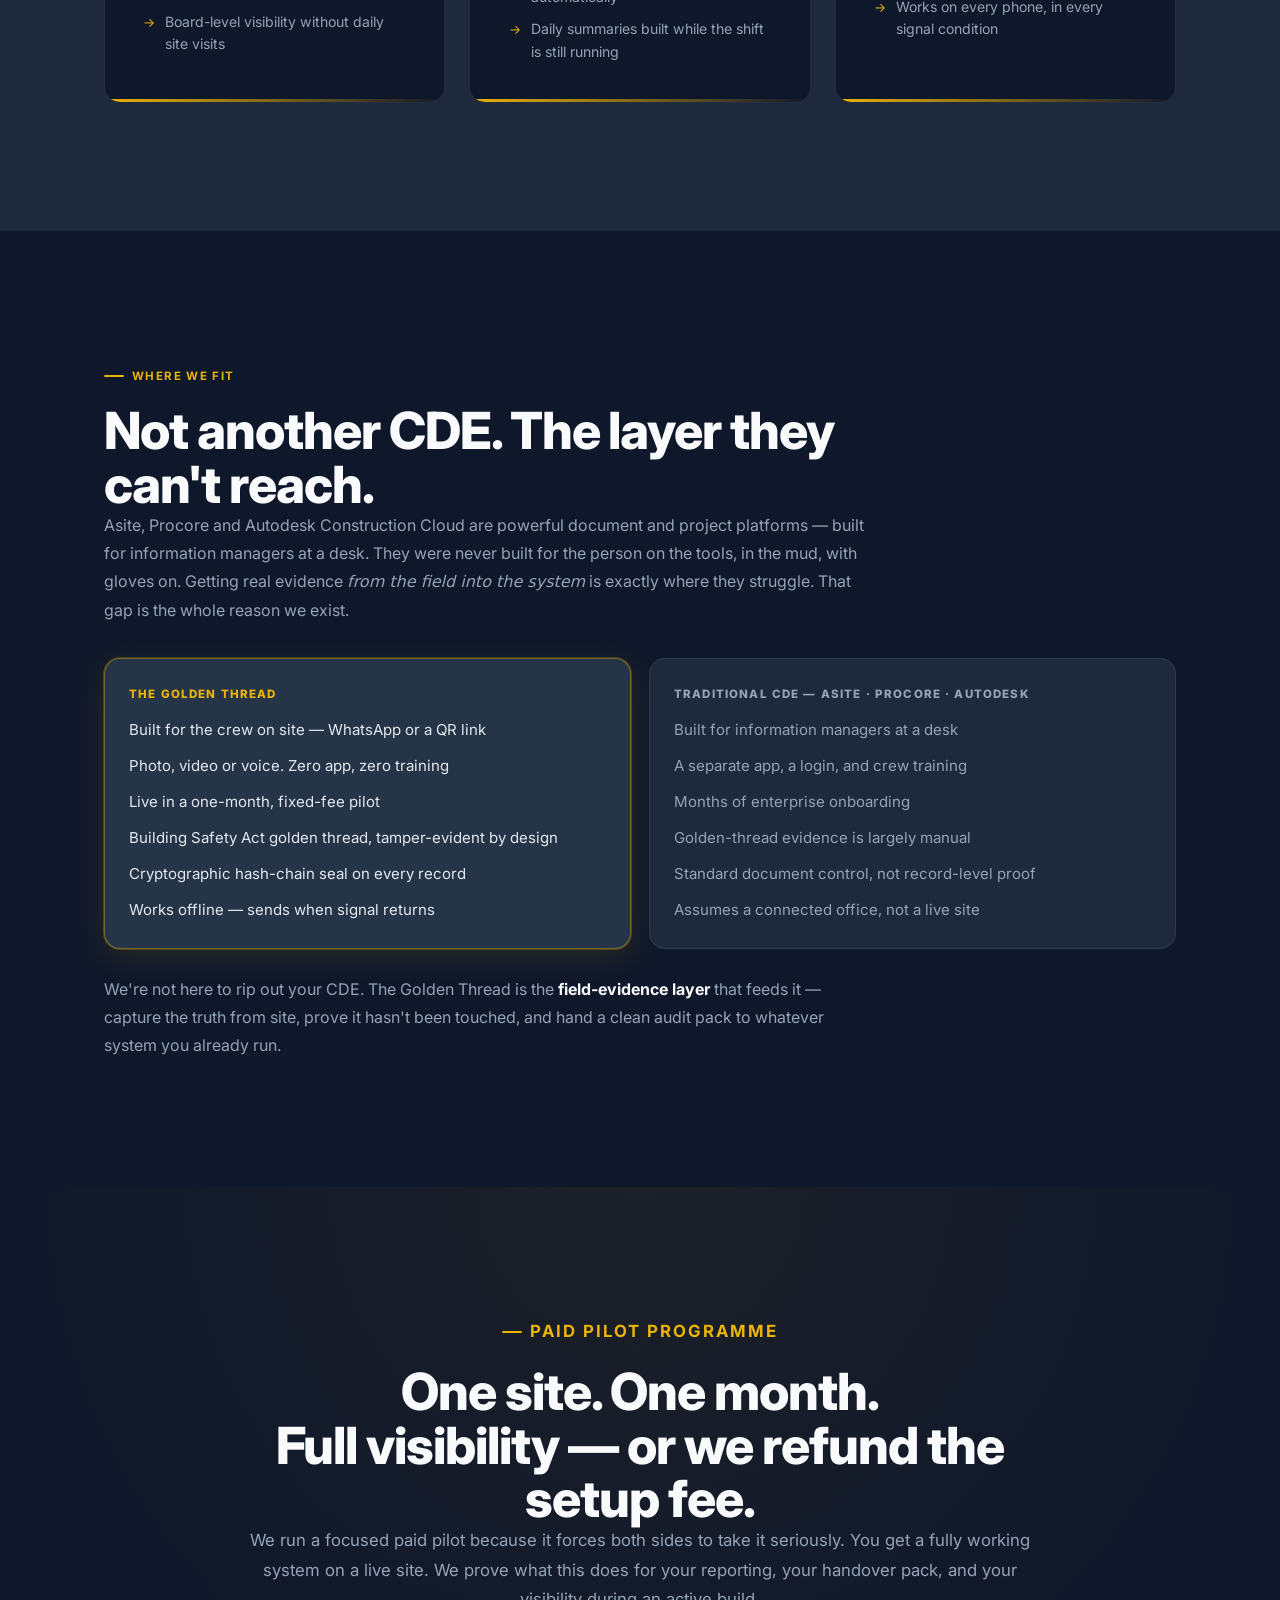
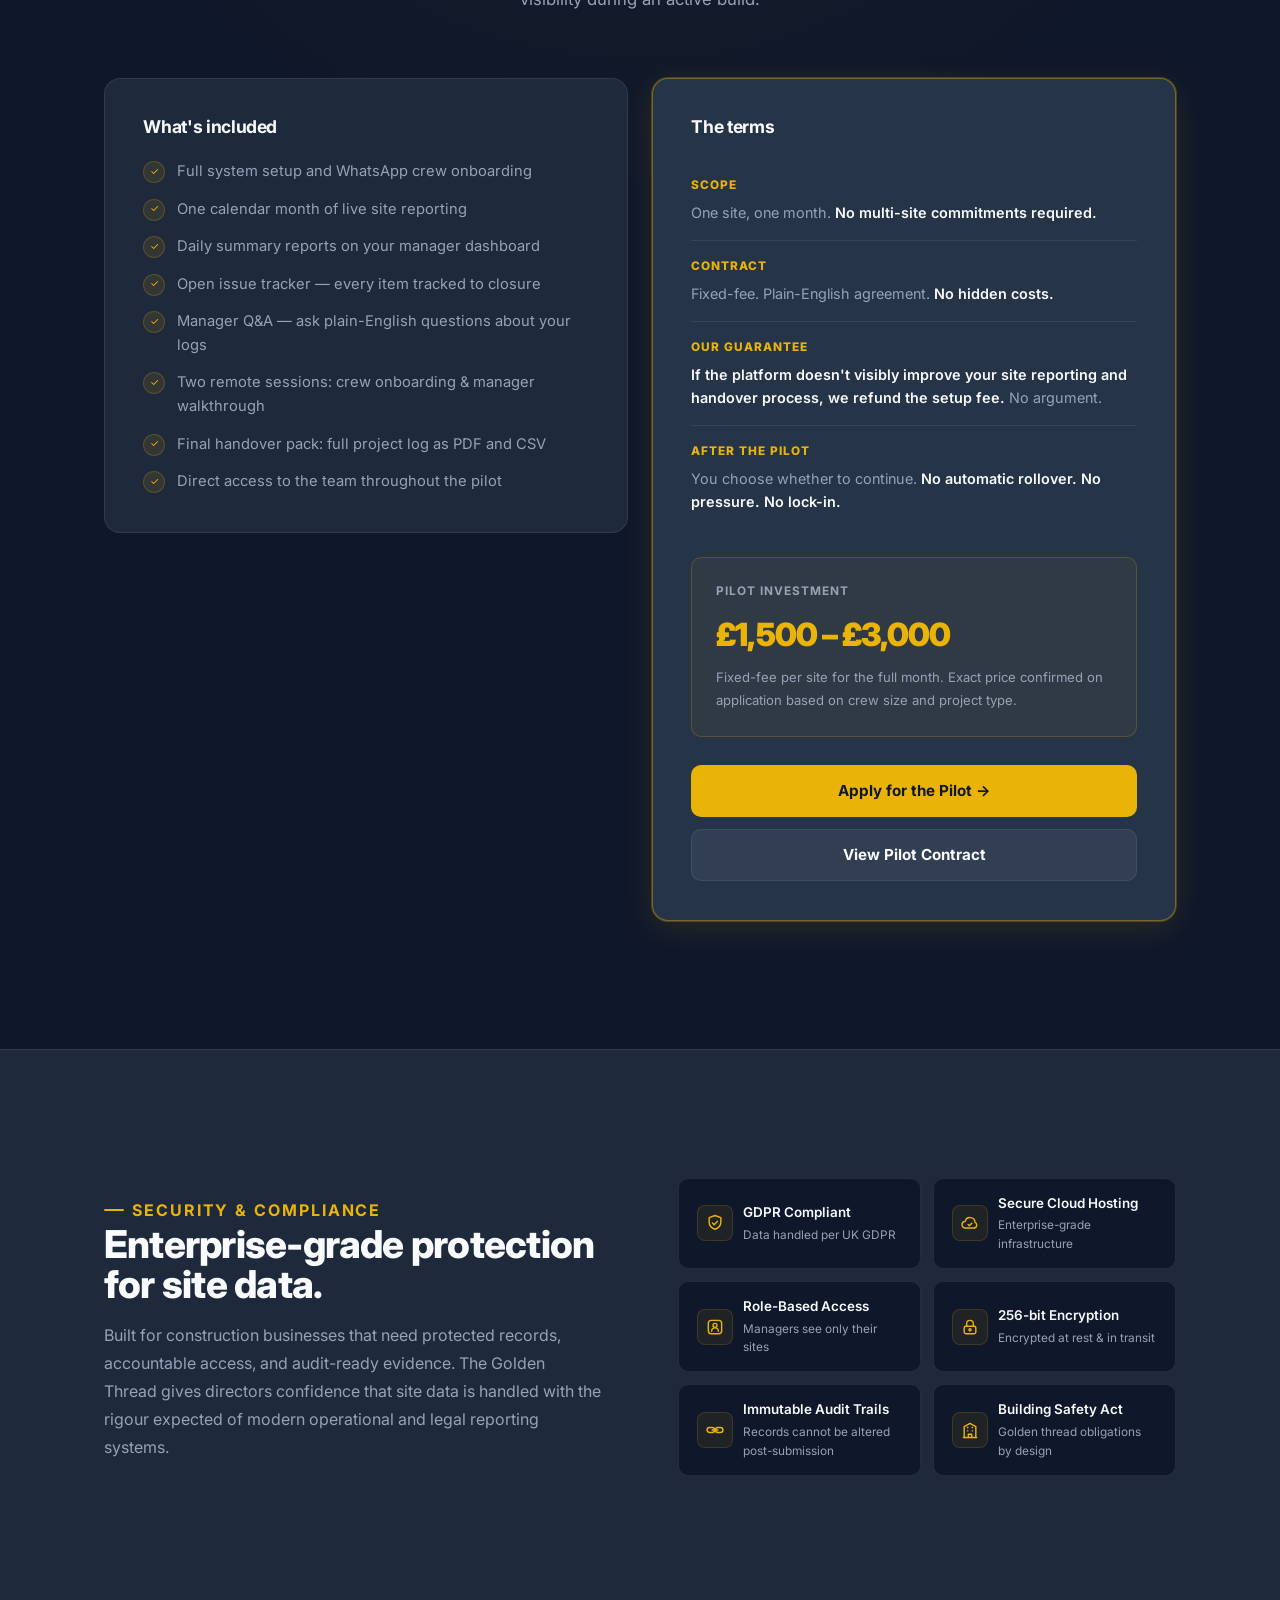
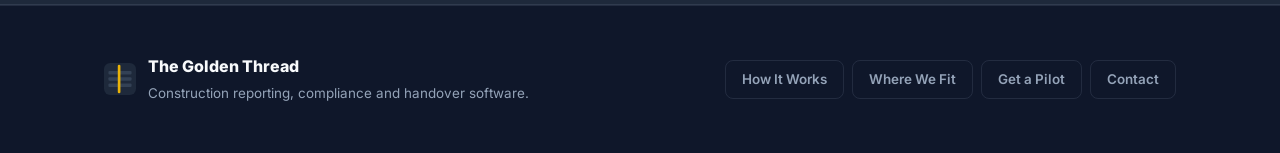
==== commit c1395118: "Custom line-icon set (replaces generic emoji); fix duplicate nav item; keep previous logo" ====
--- a/index.html
+++ b/index.html
@@ -535,7 +535,6 @@
   <nav class="site-nav" id="site-nav">
     <a href="#how-it-works">How It Works</a>
     <a href="#dashboard">Product</a>
-    <a href="#compare">Where We Fit</a>
     <a href="#outcomes">Outcomes</a>
     <a href="#compare">Where We Fit</a>
     <a href="#security">Security</a>
@@ -698,19 +697,19 @@
         <div class="step-num">01</div>
         <h3 style="color:#F8FAFC">Worker sends a message</h3>
         <p>A photo, video, voice note, or quick message from site — by WhatsApp or by scanning your own capture QR. No app, no login, no training, and it works offline when signal drops.</p>
-        <div class="step-who">📱 Field crew</div>
+        <div class="step-who"><svg width="13" height="13" viewBox="0 0 24 24" fill="none" stroke="currentColor" stroke-width="1.7" stroke-linecap="round" stroke-linejoin="round"><path d="M4 16a8 8 0 0 1 16 0"/><path d="M3 16h18"/><path d="M9 8.2V6.5A1.5 1.5 0 0 1 10.5 5h3A1.5 1.5 0 0 1 15 6.5v1.7"/></svg> Field crew</div>
       </div>
       <div class="step">
         <div class="step-num">02</div>
         <h3 style="color:#F8FAFC">Platform structures and replies</h3>
         <p>AI extracts trade, location, severity, and task status. The worker receives instant confirmation — including whether a manager has been alerted. Logged in under 60 seconds.</p>
-        <div class="step-who">⚡ Automated</div>
+        <div class="step-who"><svg width="13" height="13" viewBox="0 0 24 24" fill="none" stroke="currentColor" stroke-width="1.7" stroke-linecap="round" stroke-linejoin="round"><path d="M13 2.5L5.5 13H11l-1 8.5L18.5 10H13z"/></svg> Automated</div>
       </div>
       <div class="step">
         <div class="step-num">03</div>
         <h3 style="color:#F8FAFC">Manager gets live control</h3>
         <p>High-risk entries trigger push alerts. Open issues are tracked by age. Daily summaries and handover documentation build themselves as the project progresses.</p>
-        <div class="step-who">🖥 Management</div>
+        <div class="step-who"><svg width="13" height="13" viewBox="0 0 24 24" fill="none" stroke="currentColor" stroke-width="1.7" stroke-linecap="round" stroke-linejoin="round"><rect x="3" y="4" width="18" height="13" rx="2"/><path d="M8 21h8M12 17v4"/><path d="M7 12l2.6-2.6 2 2 3.4-3.4"/></svg> Management</div>
       </div>
     </div>
   </div>
@@ -943,27 +942,27 @@
       </div>
       <div class="sec-badges">
         <div class="sec-badge">
-          <div class="sec-badge-icon">🔒</div>
+          <div class="sec-badge-icon"><svg width="20" height="20" viewBox="0 0 24 24" fill="none" stroke="#EAB308" stroke-width="1.7" stroke-linecap="round" stroke-linejoin="round"><path d="M12 3l7 2.6v5.4c0 4-3 7-7 8.5-4-1.5-7-4.5-7-8.5V5.6z"/><path d="M9 12l2 2 4-4"/></svg></div>
           <div><div class="sec-badge-text">GDPR Compliant</div><div class="sec-badge-sub">Data handled per UK GDPR</div></div>
         </div>
         <div class="sec-badge">
-          <div class="sec-badge-icon">☁️</div>
+          <div class="sec-badge-icon"><svg width="20" height="20" viewBox="0 0 24 24" fill="none" stroke="#EAB308" stroke-width="1.7" stroke-linecap="round" stroke-linejoin="round"><path d="M6.5 18a4 4 0 0 1-.3-8A6 6 0 0 1 18 11.3 3.6 3.6 0 0 1 17.5 18z"/><path d="M9.7 13.8l1.5 1.5 3-3"/></svg></div>
           <div><div class="sec-badge-text">Secure Cloud Hosting</div><div class="sec-badge-sub">Enterprise-grade infrastructure</div></div>
         </div>
         <div class="sec-badge">
-          <div class="sec-badge-icon">👤</div>
+          <div class="sec-badge-icon"><svg width="20" height="20" viewBox="0 0 24 24" fill="none" stroke="#EAB308" stroke-width="1.7" stroke-linecap="round" stroke-linejoin="round"><rect x="4" y="4" width="16" height="16" rx="3.5"/><circle cx="12" cy="10" r="2.4"/><path d="M8 17a4 4 0 0 1 8 0"/></svg></div>
           <div><div class="sec-badge-text">Role-Based Access</div><div class="sec-badge-sub">Managers see only their sites</div></div>
         </div>
         <div class="sec-badge">
-          <div class="sec-badge-icon">🔐</div>
+          <div class="sec-badge-icon"><svg width="20" height="20" viewBox="0 0 24 24" fill="none" stroke="#EAB308" stroke-width="1.7" stroke-linecap="round" stroke-linejoin="round"><rect x="5" y="11" width="14" height="9" rx="2"/><path d="M8 11V8a4 4 0 0 1 8 0v3"/><circle cx="12" cy="15.4" r="1.3"/></svg></div>
           <div><div class="sec-badge-text">256-bit Encryption</div><div class="sec-badge-sub">Encrypted at rest &amp; in transit</div></div>
         </div>
         <div class="sec-badge">
-          <div class="sec-badge-icon">📜</div>
+          <div class="sec-badge-icon"><svg width="20" height="20" viewBox="0 0 24 24" fill="none" stroke="#EAB308" stroke-width="1.7" stroke-linecap="round" stroke-linejoin="round"><rect x="2.5" y="9" width="9" height="6" rx="3"/><rect x="12.5" y="9" width="9" height="6" rx="3"/><path d="M8.5 12h7"/></svg></div>
           <div><div class="sec-badge-text">Immutable Audit Trails</div><div class="sec-badge-sub">Records cannot be altered post-submission</div></div>
         </div>
         <div class="sec-badge">
-          <div class="sec-badge-icon">🏗️</div>
+          <div class="sec-badge-icon"><svg width="20" height="20" viewBox="0 0 24 24" fill="none" stroke="#EAB308" stroke-width="1.7" stroke-linecap="round" stroke-linejoin="round"><path d="M5 21V8l7-4 7 4v13"/><path d="M4 21h16"/><path d="M10 21v-4h4v4"/><path d="M9 9h.4M14.6 9h.4M9 13h.4M14.6 13h.4"/></svg></div>
           <div><div class="sec-badge-text">Building Safety Act</div><div class="sec-badge-sub">Golden thread obligations by design</div></div>
         </div>
       </div>
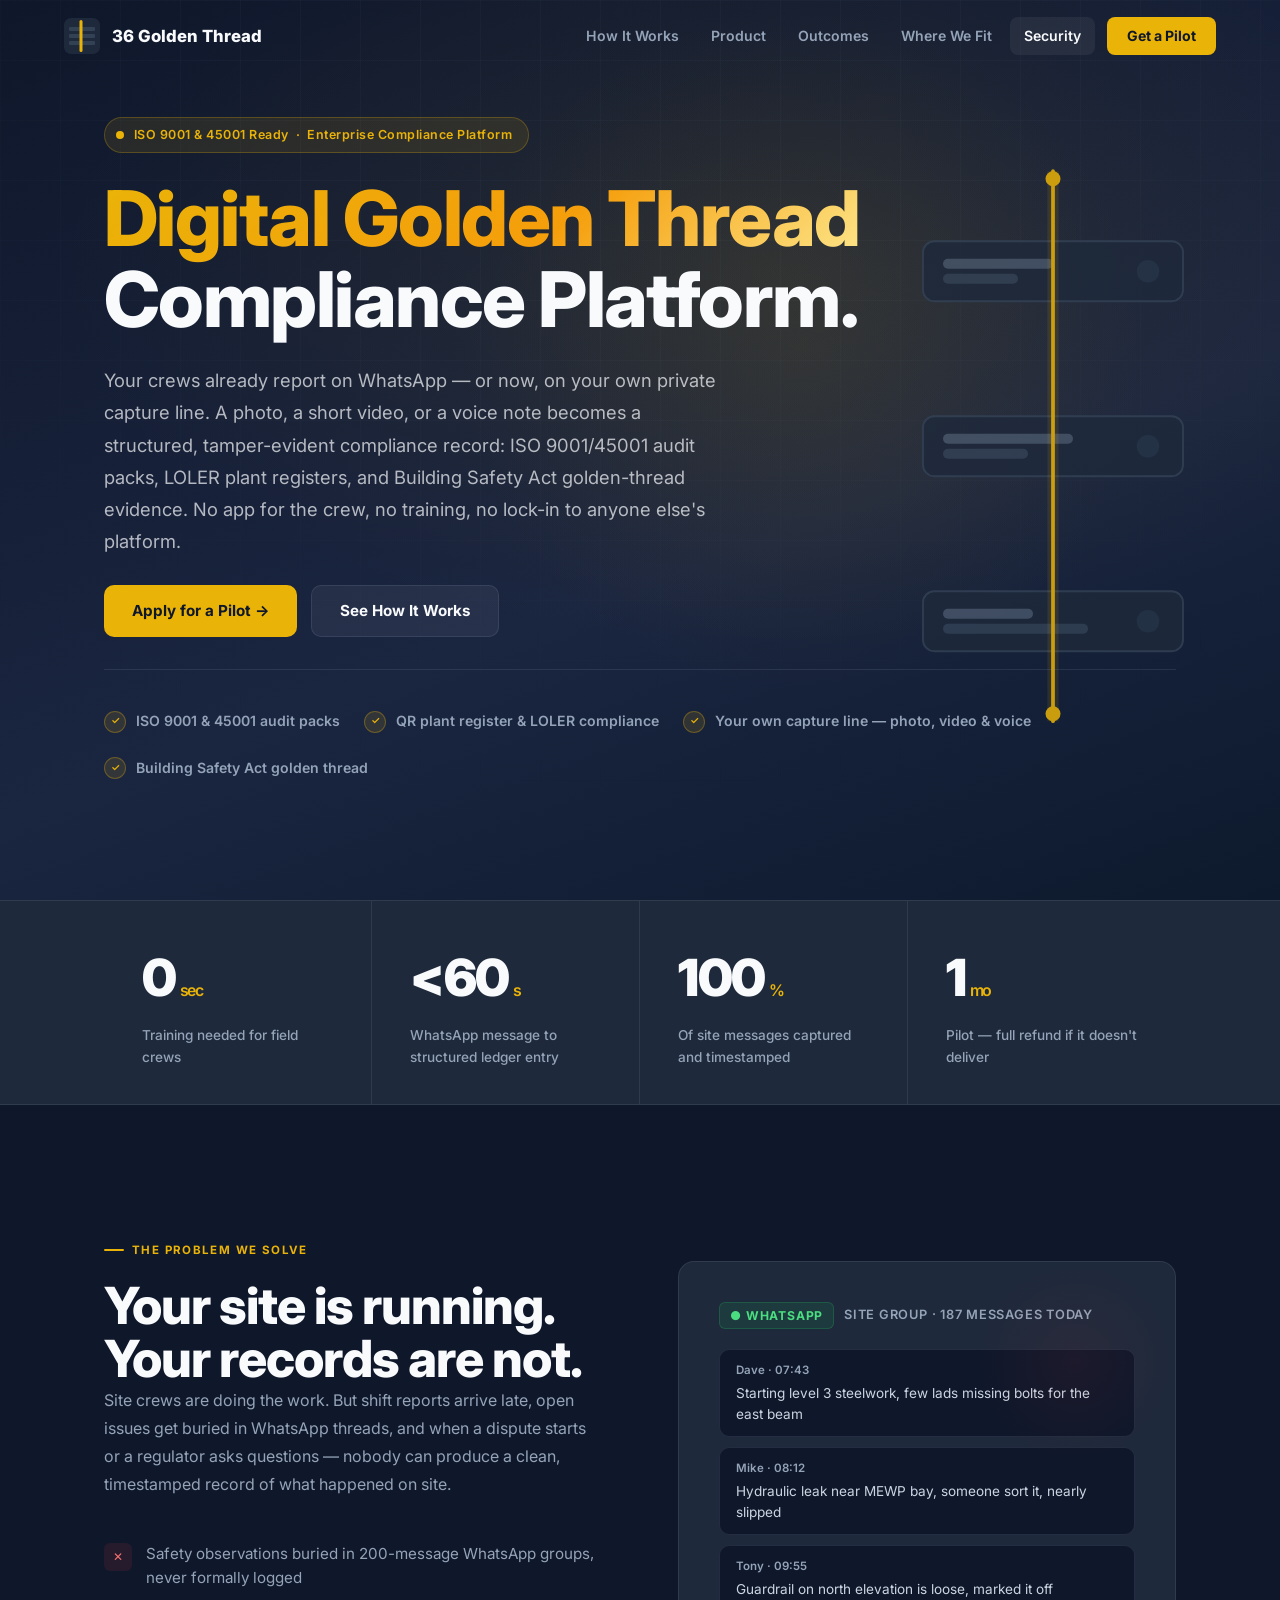
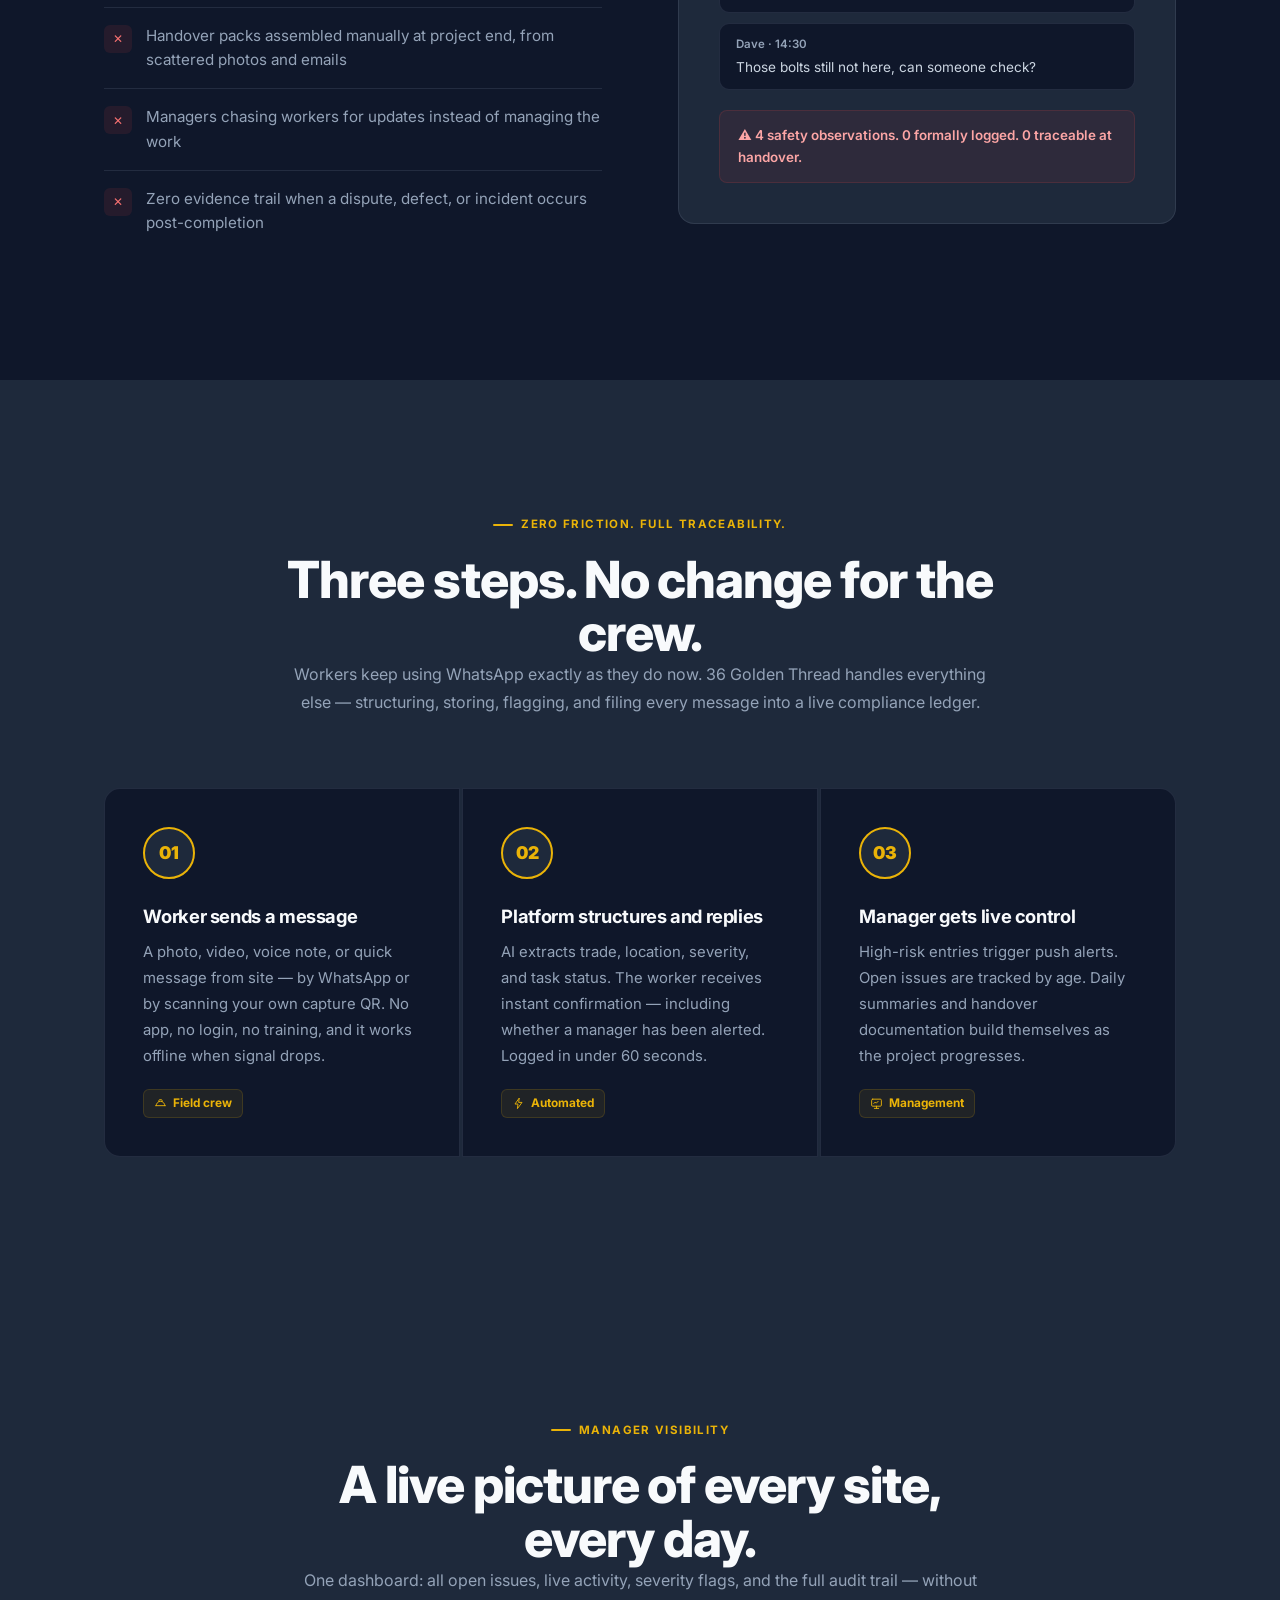
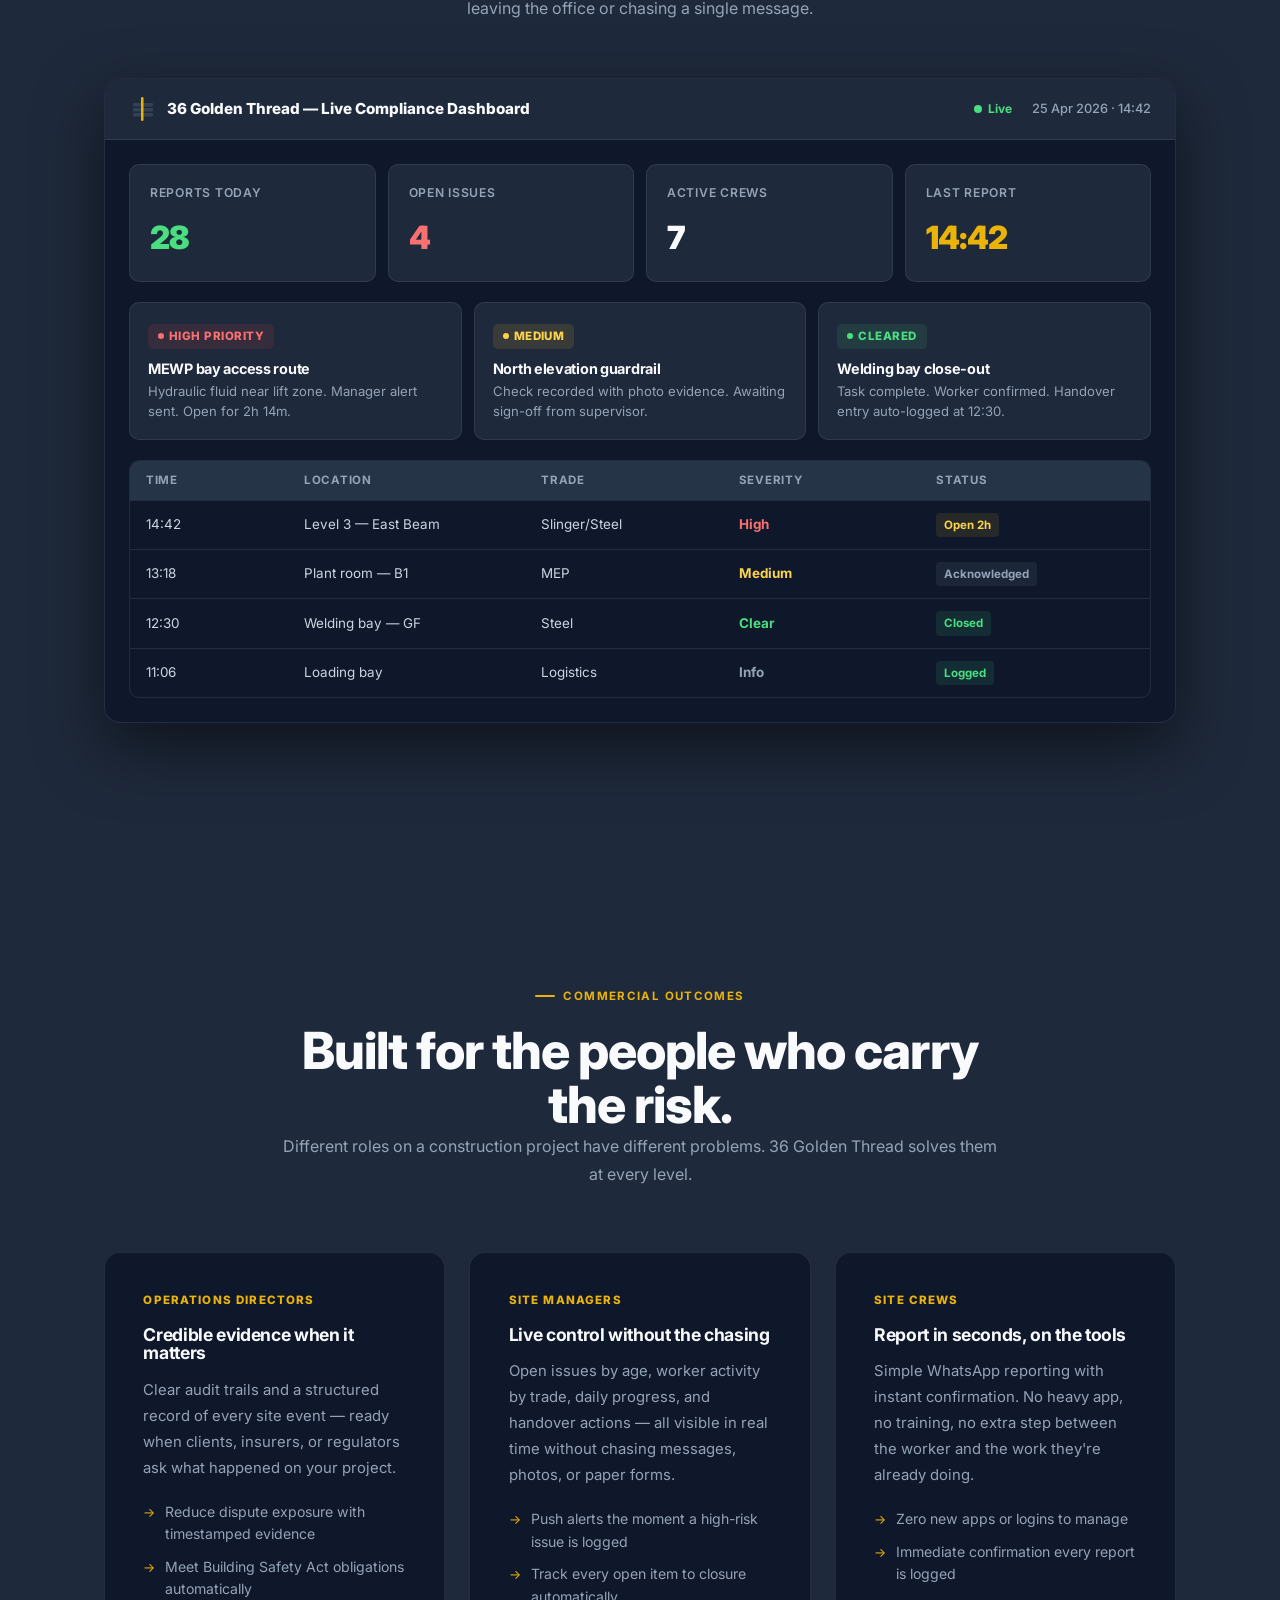
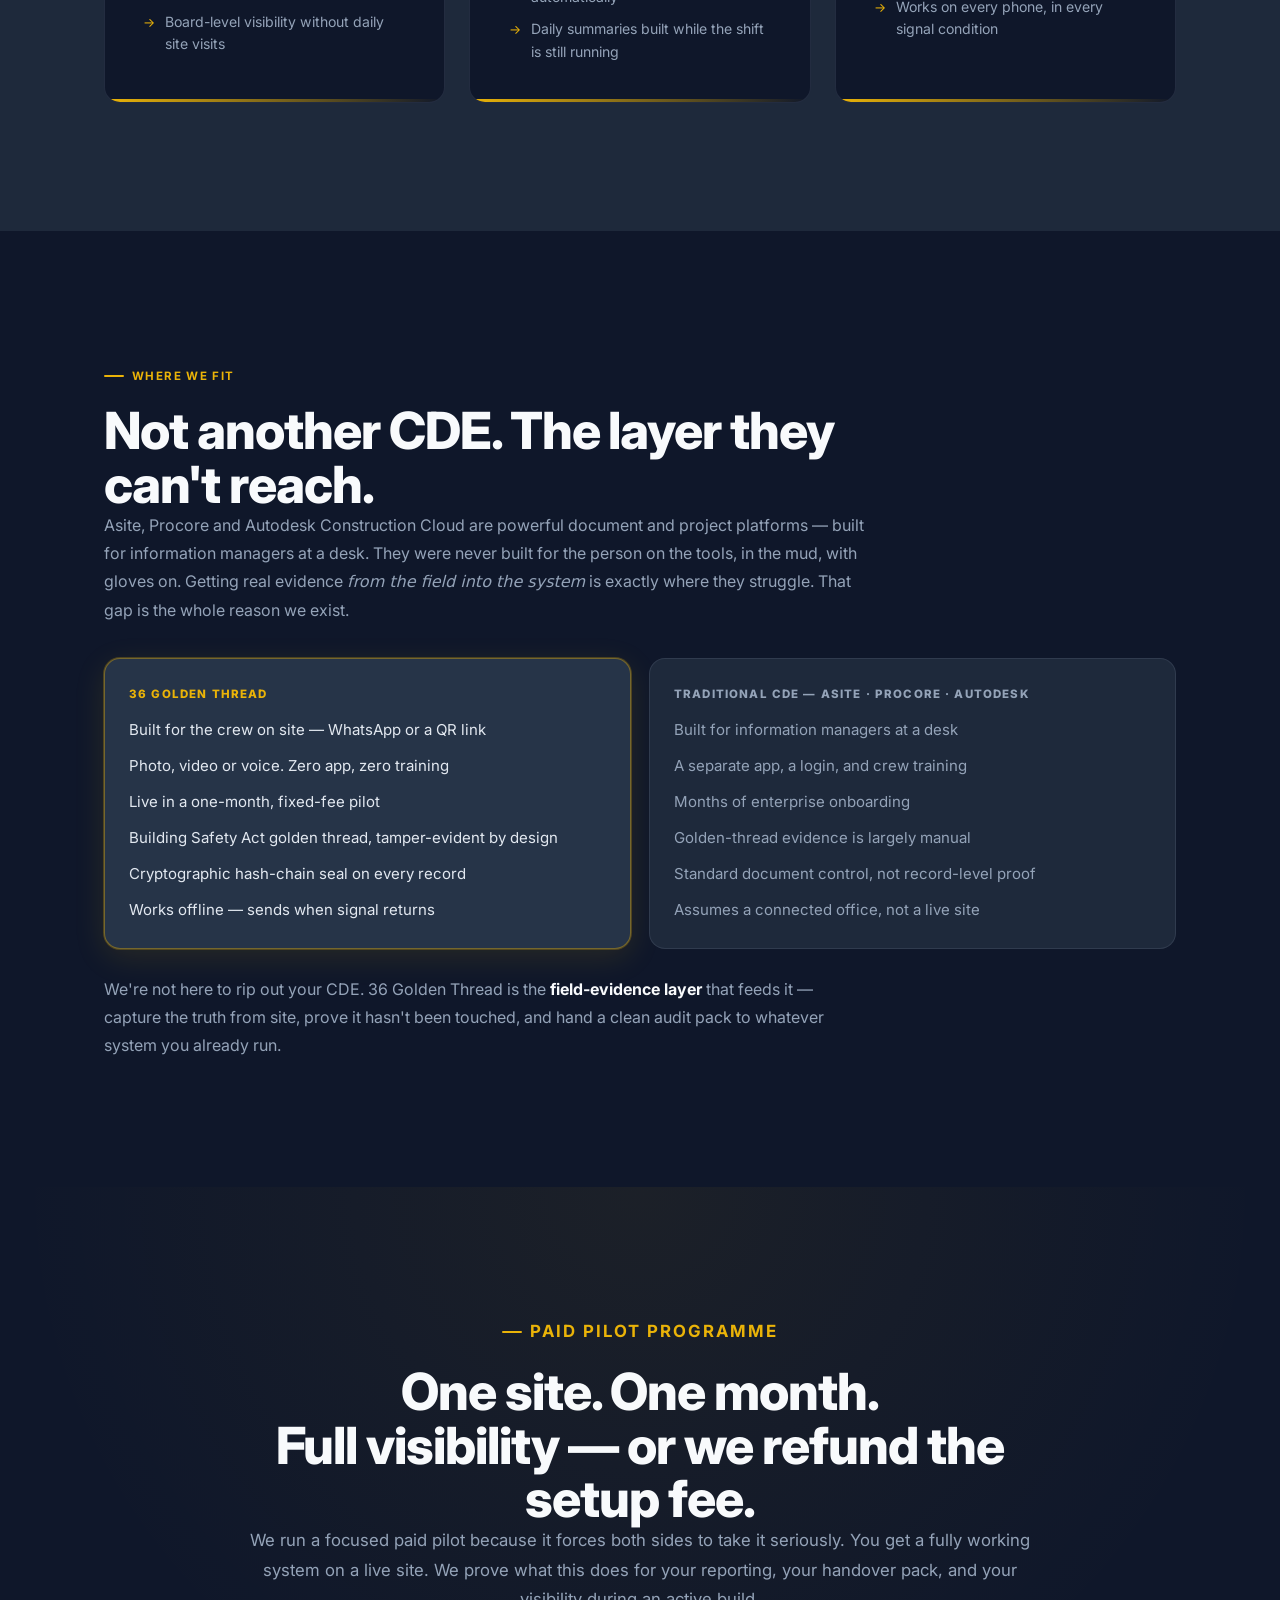
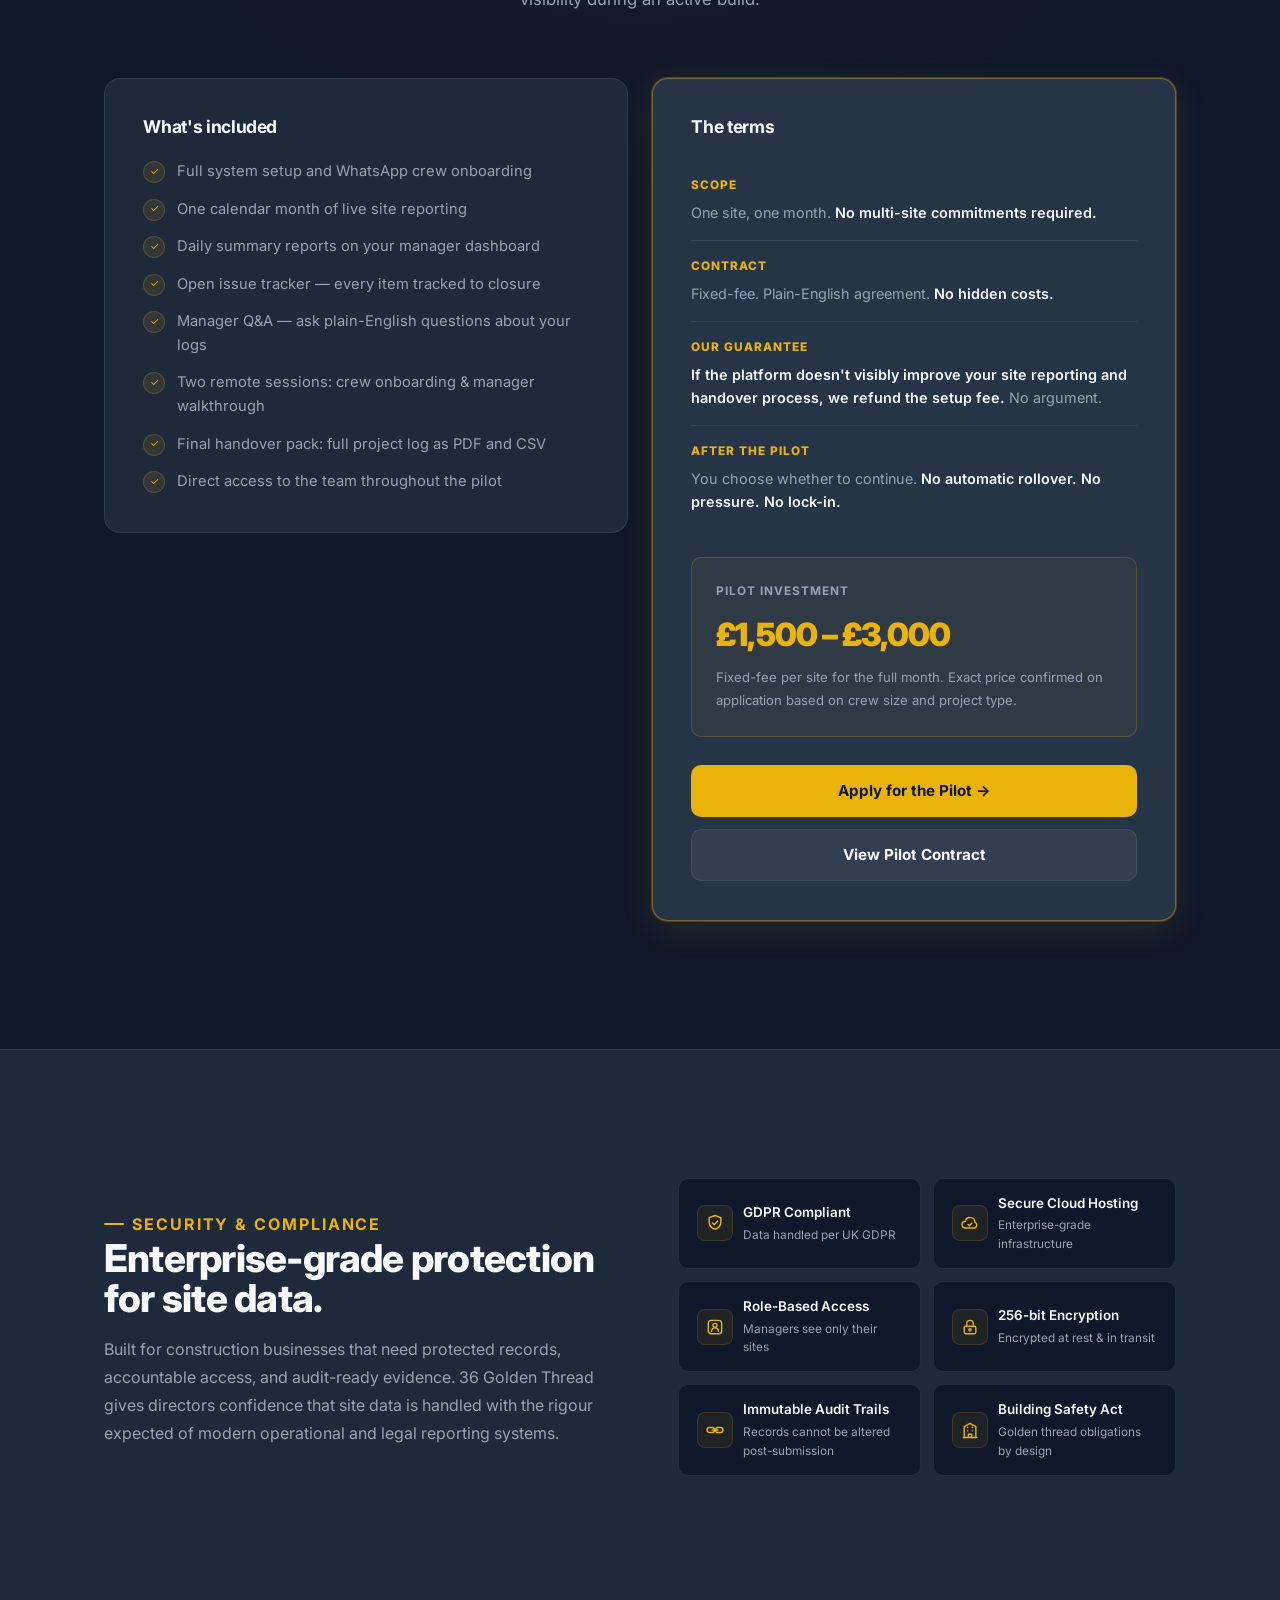
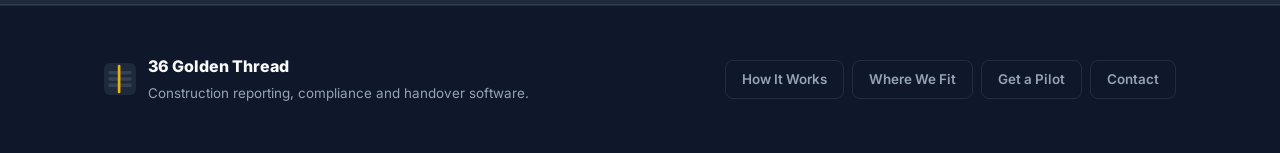
==== commit 237bb474: "Rename to 36 Golden Thread across site (meta, JSON-LD, wordmark, footer)" ====
--- a/index.html
+++ b/index.html
@@ -6,15 +6,15 @@
 <meta name="description" content="Turn site WhatsApp messages or your own private capture line into audit-ready compliance evidence. Photo, video, voice. ISO 9001/45001 packs, LOLER plant registers, and a tamper-evident Building Safety Act golden thread.">
 <link rel="canonical" href="https://goldenthreadledger.co.uk/">
 <meta property="og:type" content="website">
-<meta property="og:site_name" content="The Golden Thread">
-<meta property="og:title" content="The Golden Thread — Audit-ready site evidence, from the field">
+<meta property="og:site_name" content="36 Golden Thread">
+<meta property="og:title" content="36 Golden Thread — Audit-ready site evidence, from the field">
 <meta property="og:description" content="Your crews report by WhatsApp or your own capture link — photo, video or voice. It becomes a tamper-evident compliance record. Zero crew training.">
 <meta property="og:url" content="https://goldenthreadledger.co.uk/">
 <meta name="twitter:card" content="summary_large_image">
-<meta name="twitter:title" content="The Golden Thread — Audit-ready site evidence">
+<meta name="twitter:title" content="36 Golden Thread — Audit-ready site evidence">
 <meta name="twitter:description" content="From a site message to a sealed compliance record in under 60 seconds.">
-<script type="application/ld+json">{"@context":"https://schema.org","@type":"SoftwareApplication","name":"The Golden Thread","applicationCategory":"BusinessApplication","operatingSystem":"Web","url":"https://goldenthreadledger.co.uk/","description":"WhatsApp-native and own-channel construction compliance: ISO 9001/45001 audit packs, LOLER plant registers, Building Safety Act golden-thread evidence.","offers":{"@type":"Offer","price":"2500","priceCurrency":"GBP"}}</script>
-<title>The Golden Thread | Digital Golden Thread Compliance Platform</title>
+<script type="application/ld+json">{"@context":"https://schema.org","@type":"SoftwareApplication","name":"36 Golden Thread","applicationCategory":"BusinessApplication","operatingSystem":"Web","url":"https://goldenthreadledger.co.uk/","description":"WhatsApp-native and own-channel construction compliance: ISO 9001/45001 audit packs, LOLER plant registers, Building Safety Act golden-thread evidence.","offers":{"@type":"Offer","price":"2500","priceCurrency":"GBP"}}</script>
+<title>36 Golden Thread | Digital Golden Thread Compliance Platform</title>
 <link rel="icon" type="image/svg+xml" href="favicon.svg">
 <link rel="preconnect" href="https://fonts.googleapis.com">
 <link rel="preconnect" href="https://fonts.gstatic.com" crossorigin>
@@ -525,7 +525,7 @@
       <rect x="5" y="23" width="26" height="4" rx="1.2" fill="#334155"/>
       <rect x="15.5" y="2" width="3" height="32" rx="1.5" fill="#EAB308"/>
     </svg>
-    The Golden Thread
+    36 Golden Thread
   </a>
 
   <button class="nav-toggle" id="nav-toggle" aria-controls="site-nav" aria-expanded="false" aria-label="Toggle navigation">
@@ -690,7 +690,7 @@
     <div class="hiw-header" data-reveal>
       <p class="eyebrow">Zero friction. Full traceability.</p>
       <h2 style="color:#F8FAFC">Three steps. No change for the crew.</h2>
-      <p>Workers keep using WhatsApp exactly as they do now. The Golden Thread handles everything else — structuring, storing, flagging, and filing every message into a live compliance ledger.</p>
+      <p>Workers keep using WhatsApp exactly as they do now. 36 Golden Thread handles everything else — structuring, storing, flagging, and filing every message into a live compliance ledger.</p>
     </div>
     <div class="steps" data-reveal>
       <div class="step">
@@ -733,7 +733,7 @@
             <rect x="4" y="18" width="20" height="3.5" rx="1" fill="#334155"/>
             <rect x="12" y="2" width="2.5" height="24" rx="1.25" fill="#EAB308"/>
           </svg>
-          <span>The Golden Thread — Live Compliance Dashboard</span>
+          <span>36 Golden Thread — Live Compliance Dashboard</span>
         </div>
         <div style="display:flex;align-items:center;gap:20px">
           <div class="dash-live"><div class="live-dot"></div> Live</div>
@@ -802,7 +802,7 @@
     <div class="outcomes-header" data-reveal>
       <p class="eyebrow">Commercial Outcomes</p>
       <h2 style="color:#F8FAFC">Built for the people who carry the risk.</h2>
-      <p>Different roles on a construction project have different problems. The Golden Thread solves them at every level.</p>
+      <p>Different roles on a construction project have different problems. 36 Golden Thread solves them at every level.</p>
     </div>
     <div class="outcome-grid" data-reveal>
       <div class="outcome-card">
@@ -849,7 +849,7 @@
     </div>
     <div data-reveal style="margin-top:34px;display:grid;grid-template-columns:repeat(auto-fit,minmax(260px,1fr));gap:18px">
       <div style="background:var(--navy-surface);border:1px solid rgba(234,179,8,.4);border-radius:16px;padding:26px 24px;box-shadow:var(--shadow-gold)">
-        <div style="font-size:.72rem;font-weight:800;letter-spacing:.1em;text-transform:uppercase;color:var(--gold);margin-bottom:14px">The Golden Thread</div>
+        <div style="font-size:.72rem;font-weight:800;letter-spacing:.1em;text-transform:uppercase;color:var(--gold);margin-bottom:14px">36 Golden Thread</div>
         <ul style="list-style:none;display:flex;flex-direction:column;gap:12px;font-size:.94rem;color:#E2E8F0">
           <li>Built for the crew on site — WhatsApp or a QR link</li>
           <li>Photo, video or voice. Zero app, zero training</li>
@@ -871,7 +871,7 @@
         </ul>
       </div>
     </div>
-    <p data-reveal style="margin-top:26px;max-width:760px">We&#39;re not here to rip out your CDE. The Golden Thread is the <strong style="color:#F8FAFC">field-evidence layer</strong> that feeds it — capture the truth from site, prove it hasn&#39;t been touched, and hand a clean audit pack to whatever system you already run.</p>
+    <p data-reveal style="margin-top:26px;max-width:760px">We&#39;re not here to rip out your CDE. 36 Golden Thread is the <strong style="color:#F8FAFC">field-evidence layer</strong> that feeds it — capture the truth from site, prove it hasn&#39;t been touched, and hand a clean audit pack to whatever system you already run.</p>
   </div>
 </section>
 
@@ -938,7 +938,7 @@
       <div class="security-copy">
         <p class="eyebrow">Security &amp; Compliance</p>
         <h2 style="color:#F8FAFC">Enterprise-grade protection for site data.</h2>
-        <p>Built for construction businesses that need protected records, accountable access, and audit-ready evidence. The Golden Thread gives directors confidence that site data is handled with the rigour expected of modern operational and legal reporting systems.</p>
+        <p>Built for construction businesses that need protected records, accountable access, and audit-ready evidence. 36 Golden Thread gives directors confidence that site data is handled with the rigour expected of modern operational and legal reporting systems.</p>
       </div>
       <div class="sec-badges">
         <div class="sec-badge">
@@ -985,7 +985,7 @@
           <rect x="15.5" y="2" width="3" height="32" rx="1.5" fill="#EAB308"/>
         </svg>
         <div>
-          <div class="footer-brand-name">The Golden Thread</div>
+          <div class="footer-brand-name">36 Golden Thread</div>
           <div class="footer-sub">Construction reporting, compliance and handover software.</div>
         </div>
       </div>
